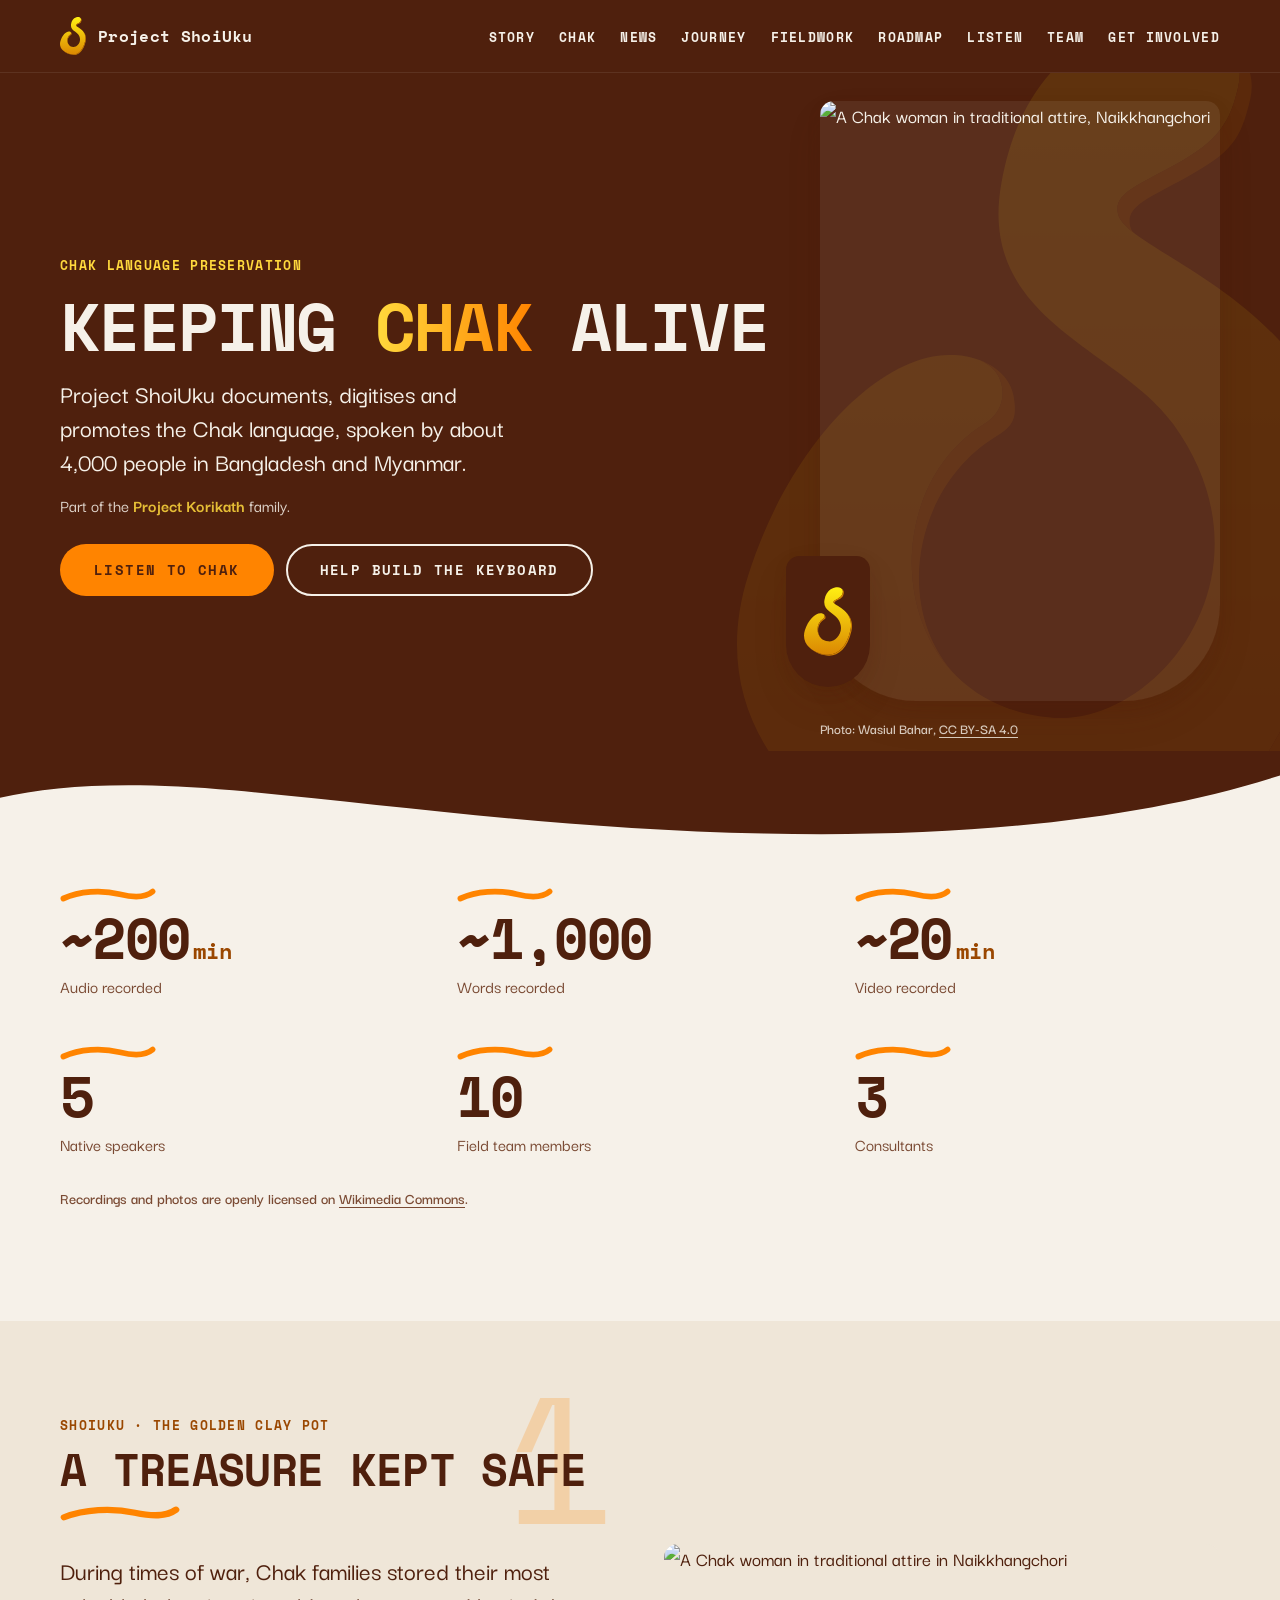
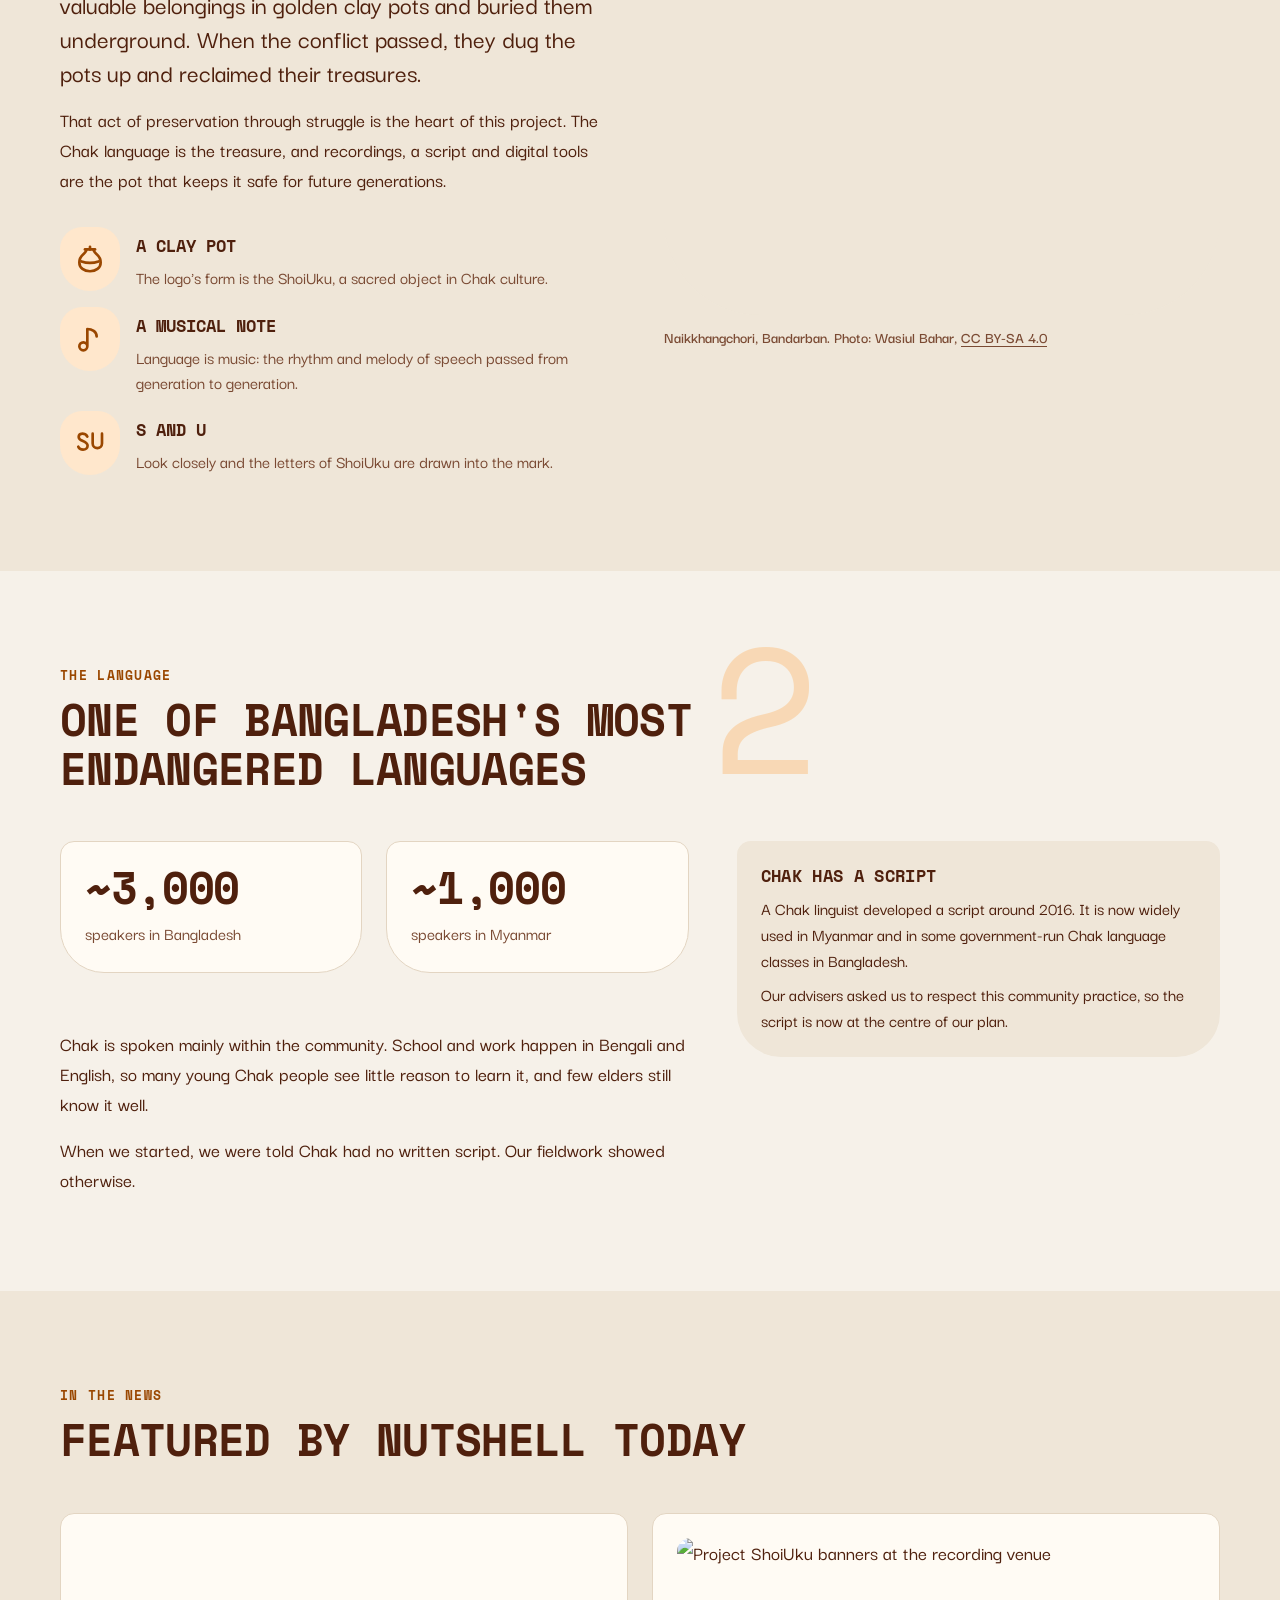
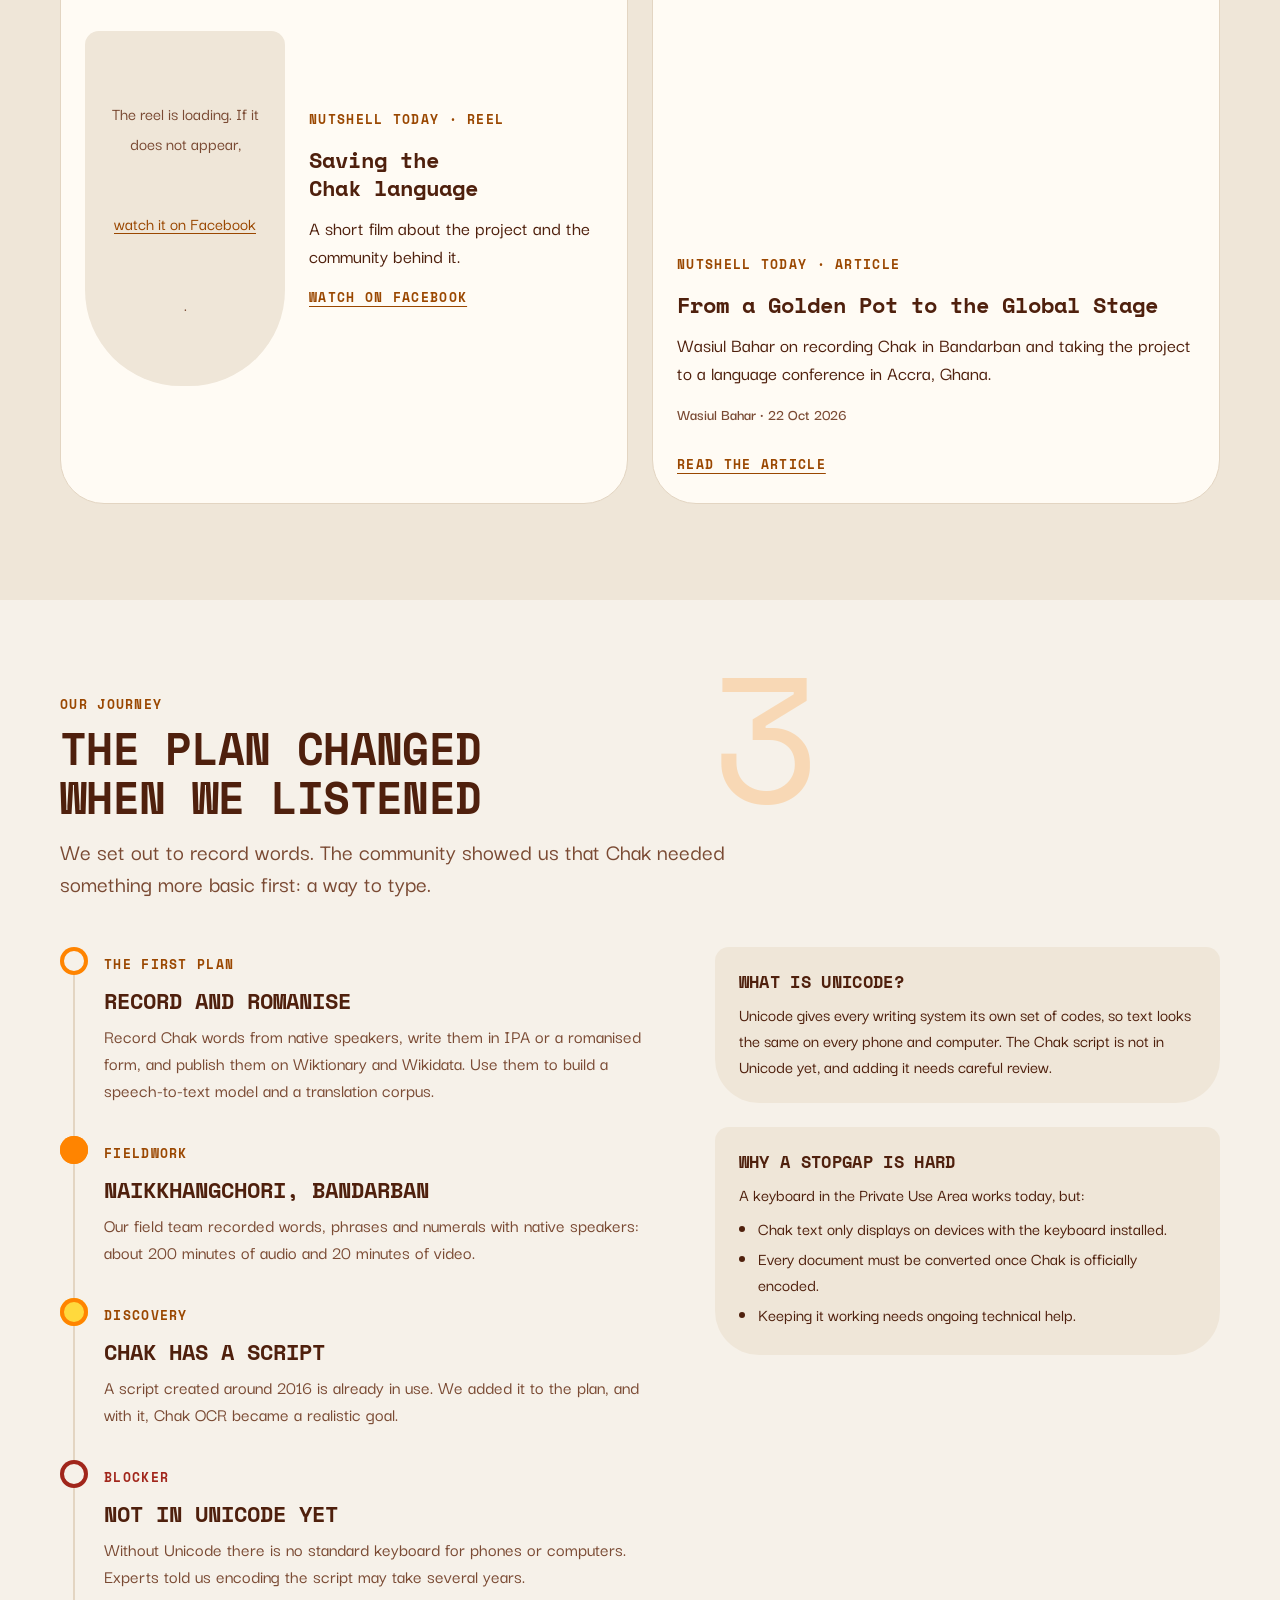
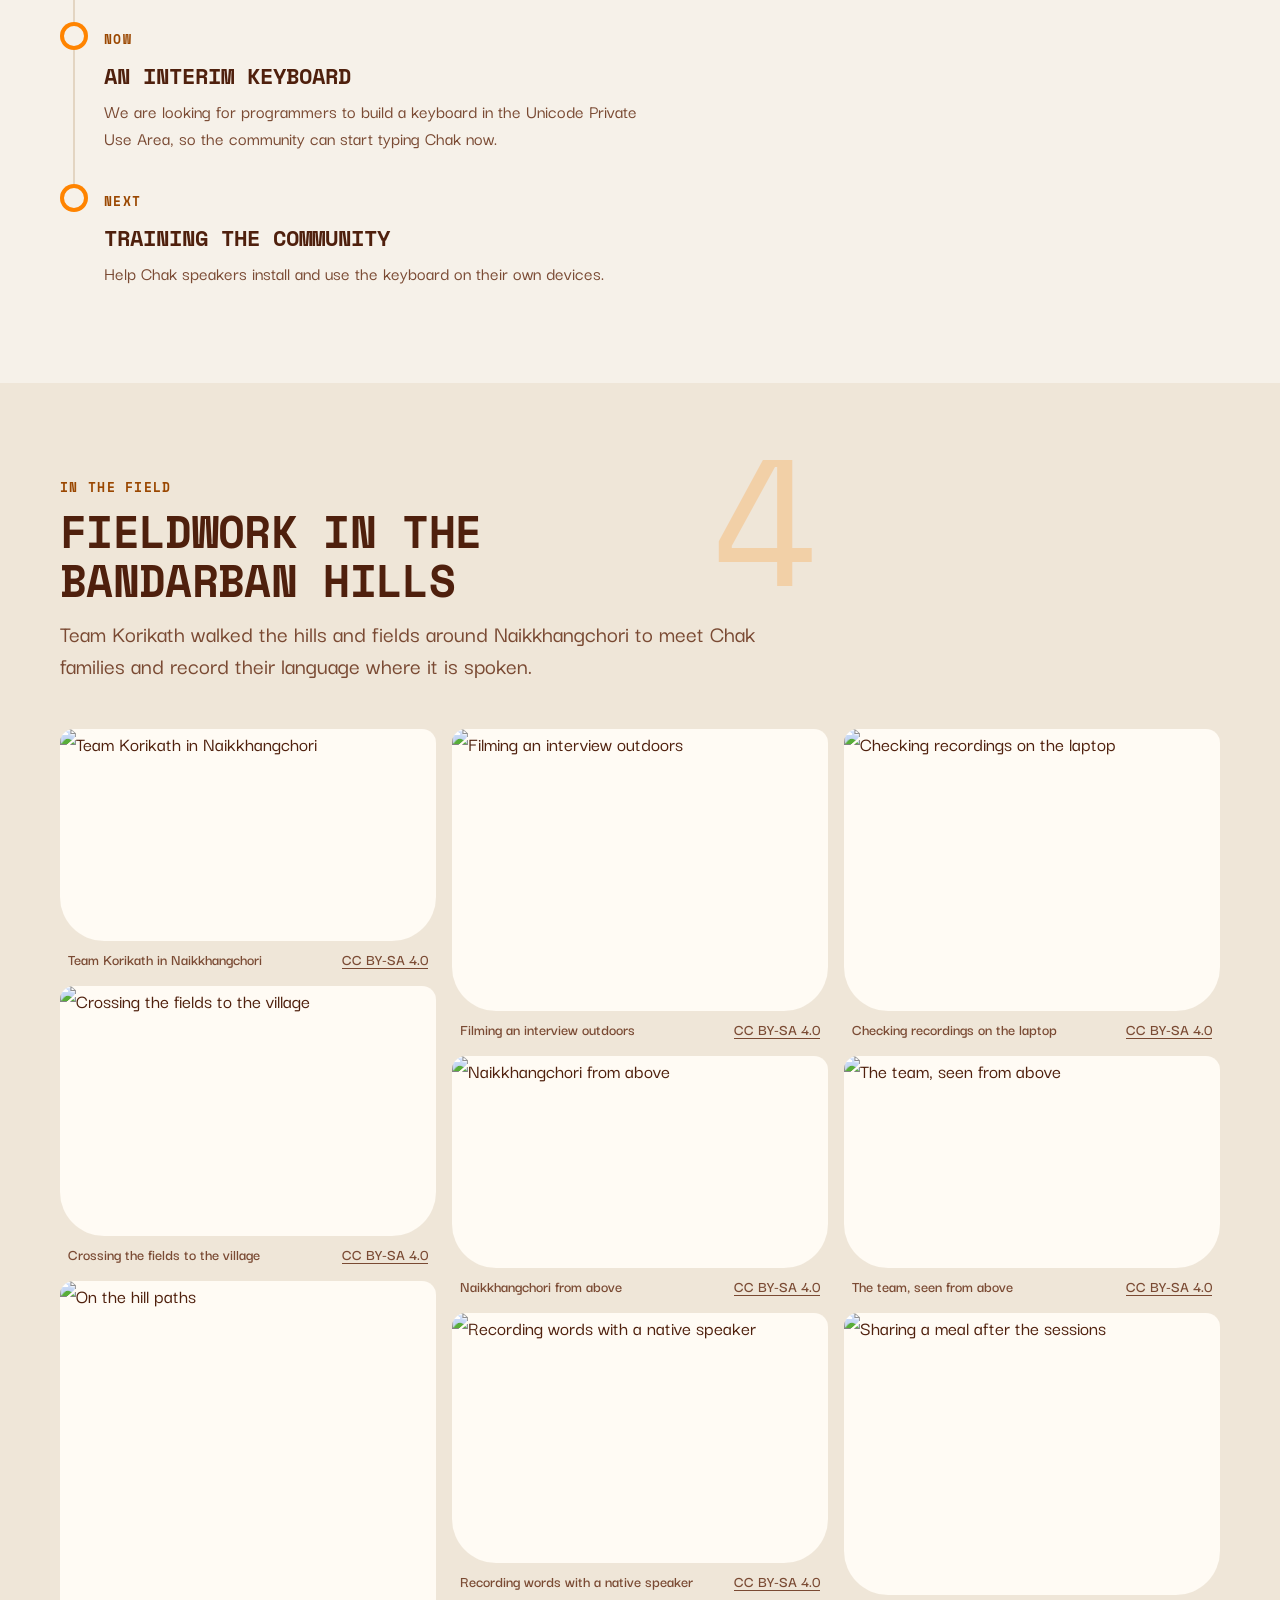
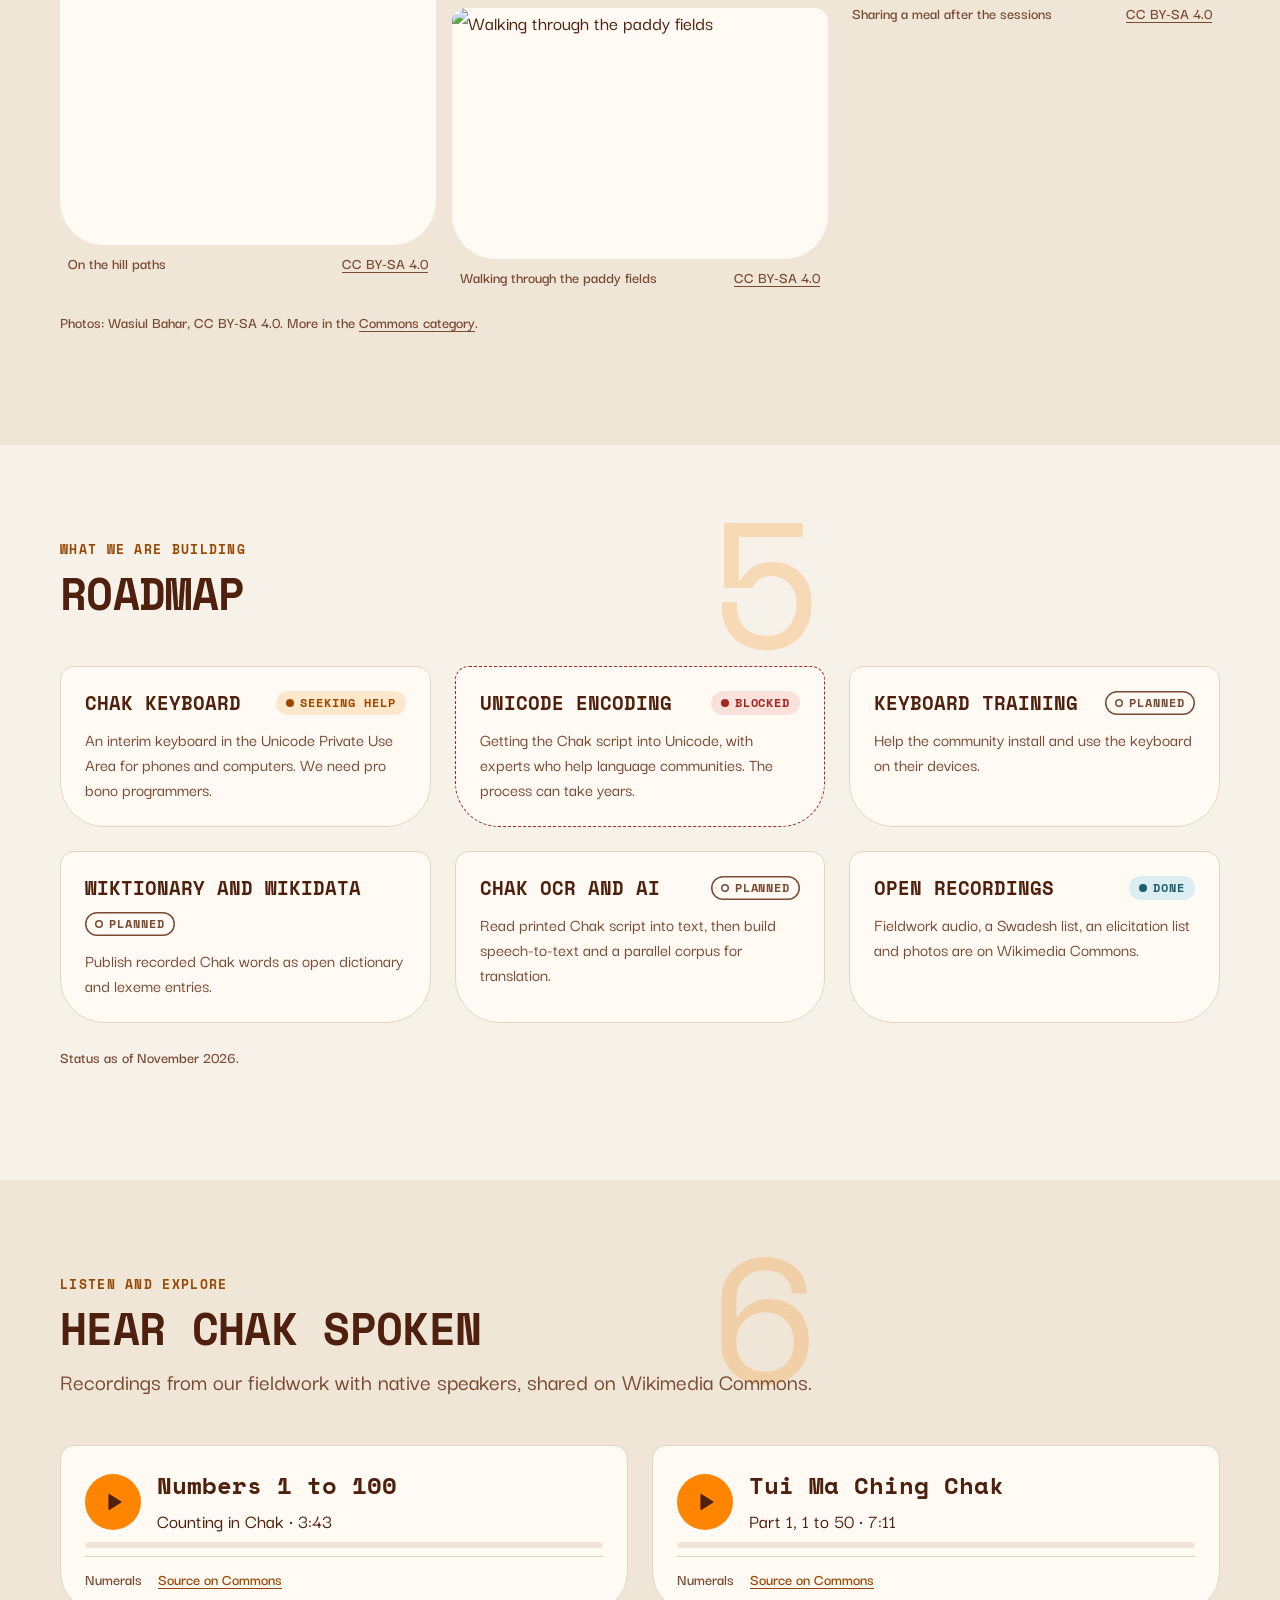
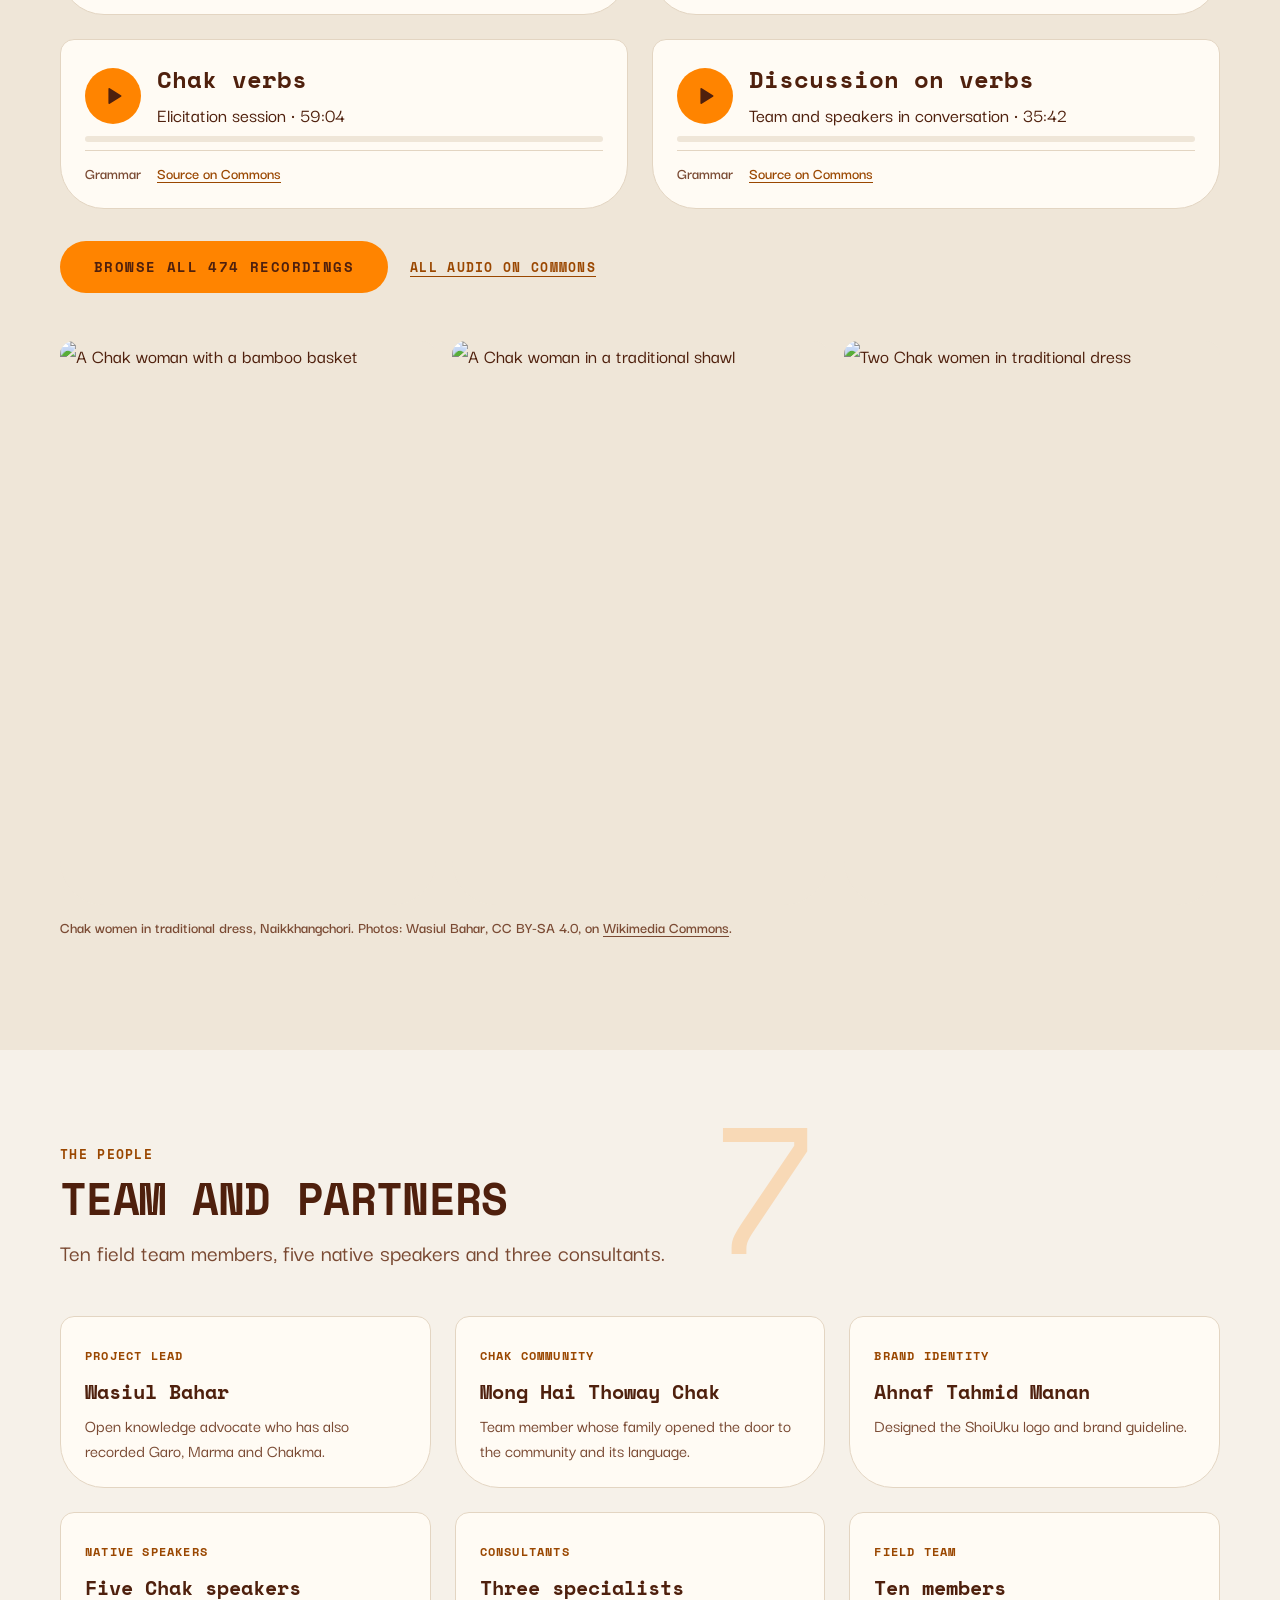
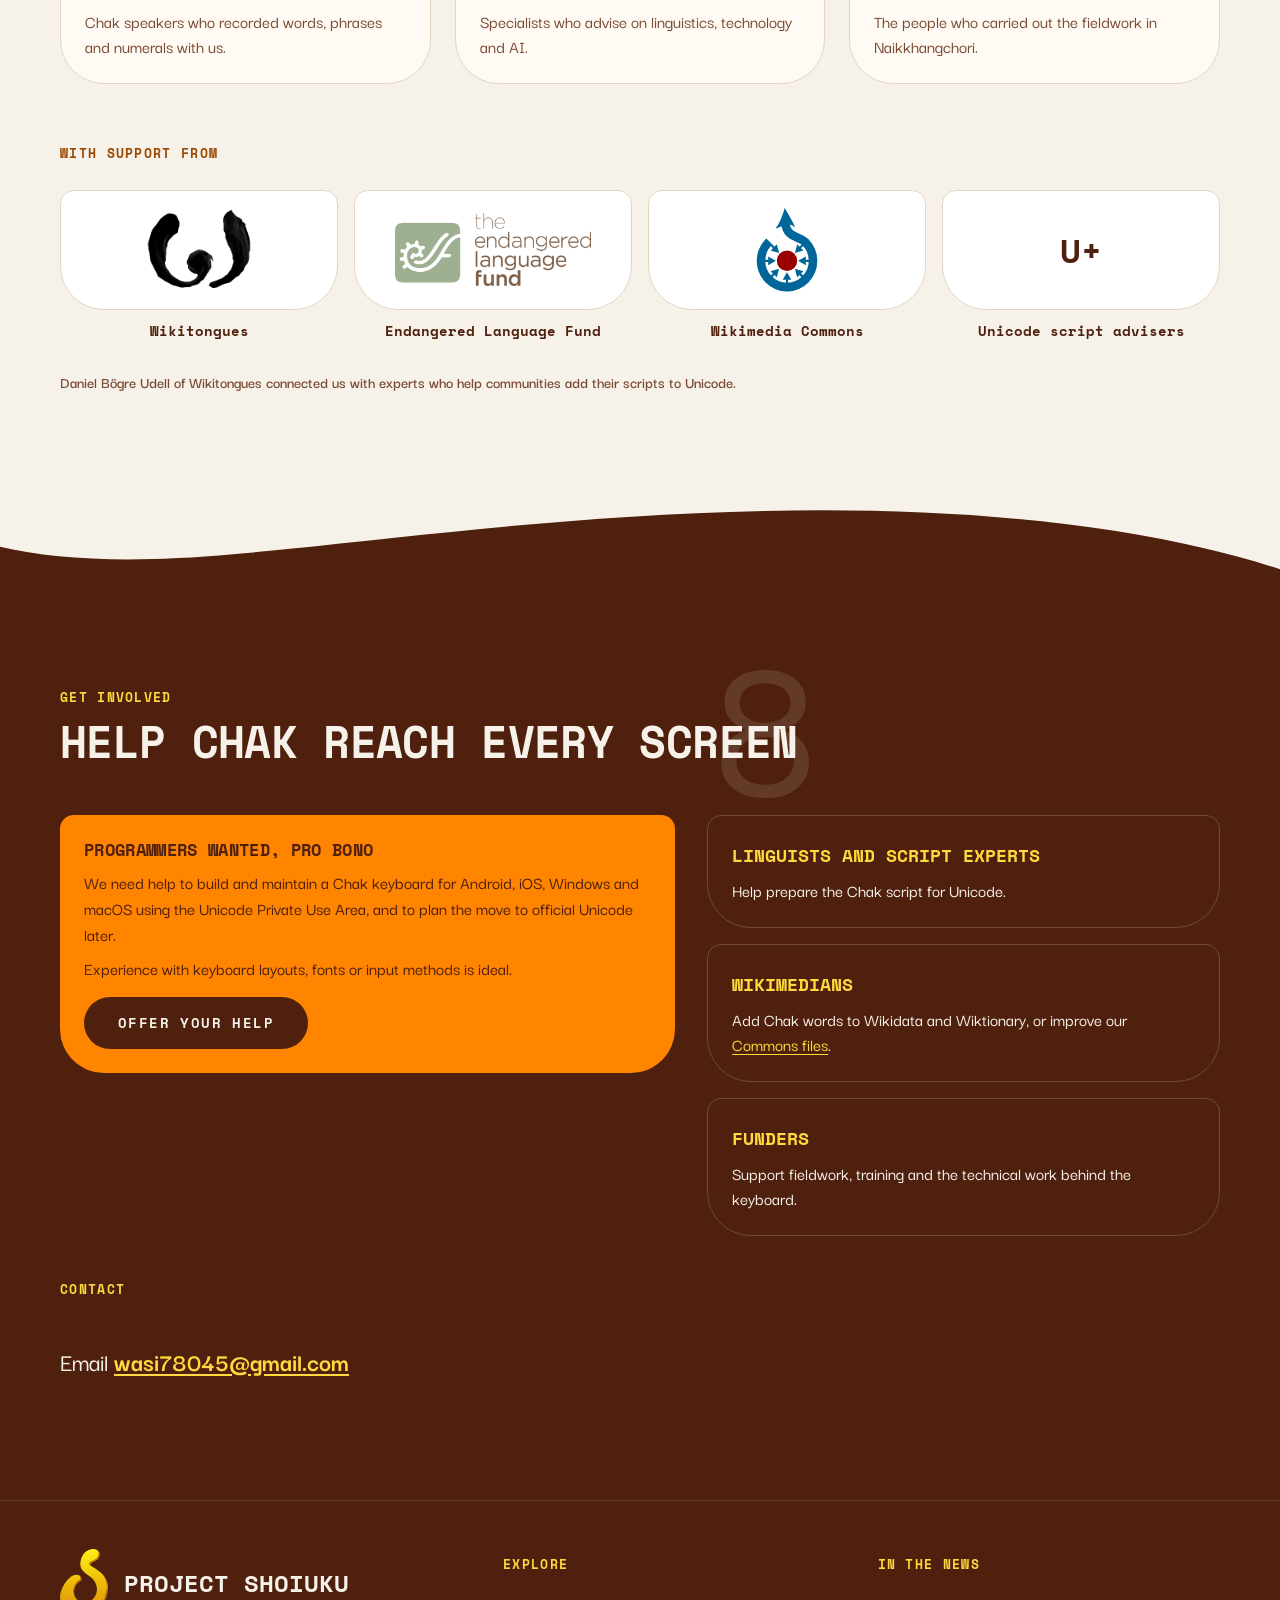
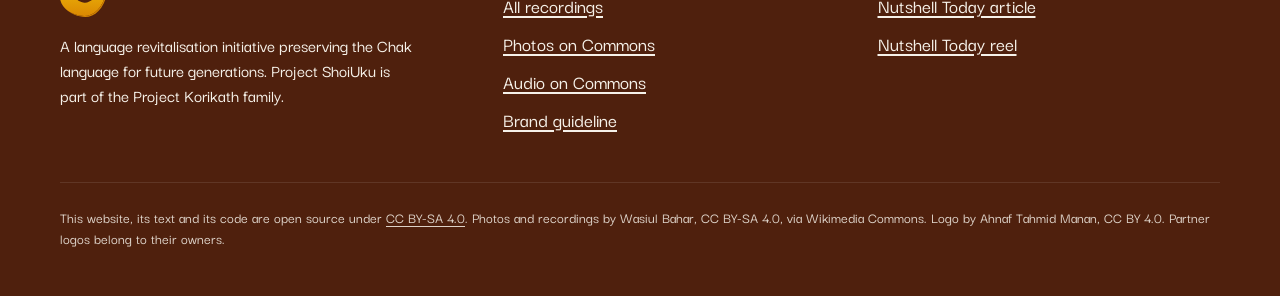
==== index.html @ e7187ab9 "Serve the website from the repository root for GitHub Pages Pages is set to deploy from the main bra" ====
<!doctype html>
<html lang="en">
<head>
<meta charset="utf-8">
<meta name="viewport" content="width=device-width, initial-scale=1, viewport-fit=cover">
<title>Project ShoiUku · Preserving the Chak language</title>
<meta name="description" content="Project ShoiUku documents, digitises and promotes the Chak language, spoken by about 4,000 people in Bangladesh and Myanmar.">
<meta name="theme-color" content="#4f200d">
<meta property="og:title" content="Project ShoiUku">
<meta property="og:description" content="Keeping the Chak language alive: recordings, a script, a keyboard and open data.">
<meta property="og:type" content="website">
<link rel="license" href="https://creativecommons.org/licenses/by-sa/4.0/">
<link rel="icon" href="assets/img/logo.svg" type="image/svg+xml">
<link rel="preconnect" href="https://fonts.googleapis.com">
<link rel="preconnect" href="https://fonts.gstatic.com" crossorigin>
<link rel="stylesheet" href="https://fonts.googleapis.com/css2?family=Darker+Grotesque:wght@500;600;700&family=Space+Mono:wght@400;700&display=swap">
<link rel="stylesheet" href="assets/css/tokens.css?v=10">
<link rel="stylesheet" href="assets/css/shoiuku.css?v=10">
<link rel="stylesheet" href="assets/css/site.css?v=10">
</head>
<body>
<a class="skip" href="#main">Skip to content</a>

<header class="site-header">
  <div class="wrap">
    <a class="brand" href="#top"><img src="assets/img/logo.svg" alt="" width="26" height="37"><span>Project ShoiUku</span></a>
    <nav class="nav" aria-label="Main">
      <ul class="nav-links" id="nav-links" hidden>
        <li><a href="#story">Story</a></li>
        <li><a href="#chak">Chak</a></li>
        <li><a href="#news">News</a></li>
        <li><a href="#journey">Journey</a></li>
        <li><a href="#field">Fieldwork</a></li>
        <li><a href="#roadmap">Roadmap</a></li>
        <li><a href="#listen">Listen</a></li>
        <li><a href="#team">Team</a></li>
        <li><a href="#involved">Get involved</a></li>
      </ul>
      <button class="icon-btn menu-btn" id="menu-btn" type="button" aria-expanded="false" aria-controls="nav-links" aria-label="Open menu">
        <svg viewBox="0 0 24 24" fill="none" stroke="currentColor" stroke-width="2" stroke-linecap="round" aria-hidden="true"><path d="M4 7h16M4 12h16M4 17h16"/></svg>
      </button>
    </nav>
  </div>
</header>

<main id="main">

  <!-- Hero -->
  <section class="hero su-band" id="top" aria-labelledby="hero-title">
    <img class="hero-watermark" src="assets/img/logo.svg" alt="">
    <div class="wrap hero-grid">
      <div>
        <span class="hero-eyebrow">Chak language preservation</span>
        <h1 id="hero-title">Keeping <span class="su-gold-text">Chak</span> alive</h1>
        <p class="lead">Project ShoiUku documents, digitises and promotes the Chak language, spoken by about 4,000 people in Bangladesh and Myanmar.</p>
        <p class="hero-family">Part of the <strong>Project Korikath</strong> family.</p>
        <div class="hero-actions">
          <a class="su-btn su-btn-primary su-btn-lg" href="#listen">Listen to Chak</a>
          <a class="su-btn su-btn-secondary su-btn-lg" href="#involved">Help build the keyboard</a>
        </div>
      </div>
      <figure class="hero-pot">
        <img class="photo" src="https://commons.wikimedia.org/wiki/Special:FilePath/Chak_woman_in_traditional_attire_01.jpg?width=800" alt="A Chak woman in traditional attire, Naikkhangchori" width="400" height="600" fetchpriority="high">
        <img class="hero-mark" src="assets/img/logo.svg" alt="" width="92" height="131">
        <figcaption>Photo: Wasiul Bahar, <a href="https://commons.wikimedia.org/wiki/File:Chak_woman_in_traditional_attire_01.jpg">CC BY-SA 4.0</a></figcaption>
      </figure>
    </div>
  </section>
  <svg class="su-curve su-curve-brown" viewBox="0 0 1440 120" preserveAspectRatio="none" aria-hidden="true" focusable="false"><path d="M0 0H1440V34C1290 92 1090 118 860 112C628 106 430 72 262 54C150 42 64 46 0 64Z"/></svg>

  <!-- Impact -->
  <section class="section" aria-labelledby="impact-title" style="padding-top: var(--space-12)">
    <div class="wrap">
      <h2 class="sr-only" id="impact-title">What we have recorded so far</h2>
      <div class="stats">
        <div class="su-stat"><div class="su-stat-value"><span class="count" data-to="200" data-prefix="~">~200</span><span class="su-stat-unit">min</span></div><div class="su-stat-label">Audio recorded</div></div>
        <div class="su-stat"><div class="su-stat-value"><span class="count" data-to="1000" data-prefix="~">~1,000</span></div><div class="su-stat-label">Words recorded</div></div>
        <div class="su-stat"><div class="su-stat-value"><span class="count" data-to="20" data-prefix="~">~20</span><span class="su-stat-unit">min</span></div><div class="su-stat-label">Video recorded</div></div>
        <div class="su-stat"><div class="su-stat-value"><span class="count" data-to="5" data-prefix="">5</span></div><div class="su-stat-label">Native speakers</div></div>
        <div class="su-stat"><div class="su-stat-value"><span class="count" data-to="10" data-prefix="">10</span></div><div class="su-stat-label">Field team members</div></div>
        <div class="su-stat"><div class="su-stat-value"><span class="count" data-to="3" data-prefix="">3</span></div><div class="su-stat-label">Consultants</div></div>
      </div>
      <p class="caption stats-note">Recordings and photos are openly licensed on <a href="https://commons.wikimedia.org/wiki/Category:Project_Korikath-ShoiUku">Wikimedia Commons</a>.</p>
    </div>
  </section>

  <!-- Story -->
  <section class="section section-sunken" id="story" aria-labelledby="story-title">
    <div class="wrap split split-center">
      <div>
        <header class="su-sh">
          <span class="su-sh-numeral" aria-hidden="true">1</span>
          <span class="su-sh-eyebrow">ShoiUku · the golden clay pot</span>
          <h2 class="su-sh-title" id="story-title">A treasure kept safe</h2>
          <span class="su-hook" aria-hidden="true"></span>
        </header>
        <div class="prose" style="margin-top: var(--space-8)">
          <p class="lead">During times of war, Chak families stored their most valuable belongings in golden clay pots and buried them underground. When the conflict passed, they dug the pots up and reclaimed their treasures.</p>
          <p>That act of preservation through struggle is the heart of this project. The Chak language is the treasure, and recordings, a script and digital tools are the pot that keeps it safe for future generations.</p>
        </div>
        <ul class="meaning">
          <li><span class="meaning-mark"><svg viewBox="0 0 24 24" fill="none" stroke="currentColor" stroke-width="2" stroke-linecap="round" stroke-linejoin="round" aria-hidden="true"><path d="M12 2.8v2"/><path d="M8.2 4.8h7.6"/><path d="M9.2 4.8c.4 1.6-.9 2.5-2.4 3.8C5.2 10 4 11.9 4 14.6 4 18.7 7.6 21.2 12 21.2s8-2.5 8-6.6c0-2.7-1.2-4.6-2.8-6-1.5-1.3-2.8-2.2-2.4-3.8"/><path d="M5.6 13.8c4.2 1.5 8.6 1.5 12.8 0"/></svg></span><div><h3>A clay pot</h3><p>The logo's form is the ShoiUku, a sacred object in Chak culture.</p></div></li>
          <li><span class="meaning-mark"><svg viewBox="0 0 24 24" fill="none" stroke="currentColor" stroke-width="2" stroke-linecap="round" stroke-linejoin="round" aria-hidden="true"><path d="M10 17.5a3 3 0 1 1-3-3c1.7 0 3 1.3 3 3V4.5c3.4 0 7 1.8 7 5.6"/></svg></span><div><h3>A musical note</h3><p>Language is music: the rhythm and melody of speech passed from generation to generation.</p></div></li>
          <li><span class="meaning-mark"><svg viewBox="0 0 24 24" fill="none" stroke="currentColor" stroke-width="2" stroke-linecap="round" stroke-linejoin="round" aria-hidden="true"><path d="M10 7.2C9.3 5.8 8 5 6.4 5 4.6 5 3.5 6.1 3.5 7.5c0 3.5 6.7 2.6 6.7 6.6 0 1.7-1.4 2.9-3.4 2.9-1.6 0-3-.8-3.6-2.2"/><path d="M14 5v7.3a3.5 3.5 0 0 0 7 0V5"/></svg></span><div><h3>S and U</h3><p>Look closely and the letters of ShoiUku are drawn into the mark.</p></div></li>
        </ul>
      </div>
      <figure class="photo-frame">
        <img src="https://commons.wikimedia.org/wiki/Special:FilePath/Chak_woman_in_traditional_attire_28.jpg?width=1000" alt="A Chak woman in traditional attire in Naikkhangchori" loading="lazy" width="900" height="600">
        <figcaption class="caption">Naikkhangchori, Bandarban. Photo: Wasiul Bahar, <a href="https://commons.wikimedia.org/wiki/File:Chak_woman_in_traditional_attire_28.jpg">CC BY-SA 4.0</a></figcaption>
      </figure>
    </div>
  </section>

  <!-- About Chak -->
  <section class="section" id="chak" aria-labelledby="chak-title">
    <div class="wrap">
      <header class="su-sh">
        <span class="su-sh-numeral" aria-hidden="true">2</span>
        <span class="su-sh-eyebrow">The language</span>
        <h2 class="su-sh-title" id="chak-title">One of Bangladesh's most endangered languages</h2>
      </header>
      <div class="split-wide split">
        <div class="stack-lg">
          <div class="facts">
            <div class="fact"><div class="fact-num"><span class="count" data-to="3000" data-prefix="~">~3,000</span></div><div class="fact-label">speakers in Bangladesh</div></div>
            <div class="fact"><div class="fact-num"><span class="count" data-to="1000" data-prefix="~">~1,000</span></div><div class="fact-label">speakers in Myanmar</div></div>
          </div>
          <div class="prose">
            <p>Chak is spoken mainly within the community. School and work happen in Bengali and English, so many young Chak people see little reason to learn it, and few elders still know it well.</p>
            <p>When we started, we were told Chak had no written script. Our fieldwork showed otherwise.</p>
          </div>
        </div>
        <aside class="su-note su-note-info">
          <h3 class="su-note-title">Chak has a script</h3>
          <div class="su-note-body">
            <p>A Chak linguist developed a script around 2016. It is now widely used in Myanmar and in some government-run Chak language classes in Bangladesh.</p>
            <p>Our advisers asked us to respect this community practice, so the script is now at the centre of our plan.</p>
          </div>
        </aside>
      </div>
    </div>
  </section>

  <!-- News -->
  <section class="section section-sunken" id="news" aria-labelledby="news-title">
    <div class="wrap">
      <header class="su-sh">
        <span class="su-sh-eyebrow">In the news</span>
        <h2 class="su-sh-title" id="news-title">Featured by Nutshell Today</h2>
      </header>
      <div class="news">
        <article class="su-press su-press-reel">
          <div class="su-press-media reel-frame">
            <p class="reel-fallback">The reel is loading. If it does not appear, <a href="https://www.facebook.com/reel/30131448059789075">watch it on Facebook</a>.</p>
            <iframe src="https://www.facebook.com/plugins/video.php?href=https%3A%2F%2Fwww.facebook.com%2Freel%2F30131448059789075&amp;show_text=false&amp;width=360" title="Nutshell Today reel about Project ShoiUku" loading="lazy" allowfullscreen allow="autoplay; clipboard-write; encrypted-media; picture-in-picture; web-share"></iframe>
          </div>
          <div class="su-press-body">
            <span class="su-press-outlet">Nutshell Today · Reel</span>
            <h3 class="su-press-title">Saving the Chak language</h3>
            <p class="su-press-quote">A short film about the project and the community behind it.</p>
            <a class="su-press-cta" href="https://www.facebook.com/reel/30131448059789075" target="_blank" rel="noopener">Watch on Facebook</a>
          </div>
        </article>
        <a class="su-press press-article" href="https://www.nutshelltoday.com/article/chak-language-preservation" target="_blank" rel="noopener">
          <img class="press-photo" src="https://commons.wikimedia.org/wiki/Special:FilePath/Team_Korikath_doing_field_work_during_Project_ShoiUku_04.jpg?width=900" alt="Project ShoiUku banners at the recording venue" loading="lazy" width="800" height="450">
          <span class="su-press-outlet">Nutshell Today · Article</span>
          <h3 class="su-press-title">From a Golden Pot to the Global Stage</h3>
          <p class="su-press-quote">Wasiul Bahar on recording Chak in Bandarban and taking the project to a language conference in Accra, Ghana.</p>
          <span class="su-press-meta">Wasiul Bahar · 22 Oct 2026</span>
          <span class="su-press-cta">Read the article</span>
        </a>
      </div>
    </div>
  </section>

  <!-- Journey -->
  <section class="section" id="journey" aria-labelledby="journey-title">
    <div class="wrap">
      <header class="su-sh">
        <span class="su-sh-numeral" aria-hidden="true">3</span>
        <span class="su-sh-eyebrow">Our journey</span>
        <h2 class="su-sh-title" id="journey-title">The plan changed when we listened</h2>
        <p class="su-sh-intro">We set out to record words. The community showed us that Chak needed something more basic first: a way to type.</p>
      </header>
      <div class="journey">
        <ol class="su-tl">
          <li class="su-tl-item su-tl-step"><span class="su-tl-dot" aria-hidden="true"></span><div class="su-tl-body"><span class="su-tl-when">The first plan</span><h3 class="su-tl-title">Record and romanise</h3><p class="su-tl-text">Record Chak words from native speakers, write them in IPA or a romanised form, and publish them on Wiktionary and Wikidata. Use them to build a speech-to-text model and a translation corpus.</p></div></li>
          <li class="su-tl-item su-tl-milestone"><span class="su-tl-dot" aria-hidden="true"></span><div class="su-tl-body"><span class="su-tl-when">Fieldwork</span><h3 class="su-tl-title">Naikkhangchori, Bandarban</h3><p class="su-tl-text">Our field team recorded words, phrases and numerals with native speakers: about 200 minutes of audio and 20 minutes of video.</p></div></li>
          <li class="su-tl-item su-tl-discovery"><span class="su-tl-dot" aria-hidden="true"></span><div class="su-tl-body"><span class="su-tl-when">Discovery</span><h3 class="su-tl-title">Chak has a script</h3><p class="su-tl-text">A script created around 2016 is already in use. We added it to the plan, and with it, Chak OCR became a realistic goal.</p></div></li>
          <li class="su-tl-item su-tl-blocker"><span class="su-tl-dot" aria-hidden="true"></span><div class="su-tl-body"><span class="su-tl-when">Blocker</span><h3 class="su-tl-title">Not in Unicode yet</h3><p class="su-tl-text">Without Unicode there is no standard keyboard for phones or computers. Experts told us encoding the script may take several years.</p></div></li>
          <li class="su-tl-item su-tl-step"><span class="su-tl-dot" aria-hidden="true"></span><div class="su-tl-body"><span class="su-tl-when">Now</span><h3 class="su-tl-title">An interim keyboard</h3><p class="su-tl-text">We are looking for programmers to build a keyboard in the Unicode Private Use Area, so the community can start typing Chak now.</p></div></li>
          <li class="su-tl-item su-tl-step"><span class="su-tl-dot" aria-hidden="true"></span><div class="su-tl-body"><span class="su-tl-when">Next</span><h3 class="su-tl-title">Training the community</h3><p class="su-tl-text">Help Chak speakers install and use the keyboard on their own devices.</p></div></li>
        </ol>
        <div class="journey-aside">
          <aside class="su-note su-note-info">
            <h3 class="su-note-title">What is Unicode?</h3>
            <div class="su-note-body">
              <p>Unicode gives every writing system its own set of codes, so text looks the same on every phone and computer. The Chak script is not in Unicode yet, and adding it needs careful review.</p>
            </div>
          </aside>
          <aside class="su-note su-note-info">
            <h3 class="su-note-title">Why a stopgap is hard</h3>
            <div class="su-note-body">
              <p>A keyboard in the Private Use Area works today, but:</p>
              <ul class="pua-list">
                <li>Chak text only displays on devices with the keyboard installed.</li>
                <li>Every document must be converted once Chak is officially encoded.</li>
                <li>Keeping it working needs ongoing technical help.</li>
              </ul>
            </div>
          </aside>
        </div>
      </div>
    </div>
  </section>

  <!-- Fieldwork -->
  <section class="section section-sunken" id="field" aria-labelledby="field-title">
    <div class="wrap">
      <header class="su-sh">
        <span class="su-sh-numeral" aria-hidden="true">4</span>
        <span class="su-sh-eyebrow">In the field</span>
        <h2 class="su-sh-title" id="field-title">Fieldwork in the Bandarban hills</h2>
        <p class="su-sh-intro">Team Korikath walked the hills and fields around Naikkhangchori to meet Chak families and record their language where it is spoken.</p>
      </header>
      <div class="field-grid">
        <figure class="field-photo field-wide"><img src="https://commons.wikimedia.org/wiki/Special:FilePath/Team_Korikath_doing_field_work_during_Project_ShoiUku_11.jpg?width=1000" alt="Team Korikath in Naikkhangchori" loading="lazy" width="1600" height="900"><figcaption><span>Team Korikath in Naikkhangchori</span><a href="https://commons.wikimedia.org/wiki/File:Team_Korikath_doing_field_work_during_Project_ShoiUku_11.jpg">CC BY-SA 4.0</a></figcaption></figure>
        <figure class="field-photo"><img src="https://commons.wikimedia.org/wiki/Special:FilePath/Project_ShoiUku_field_work_at_Naikkhangchori,_Bandarban_18.jpg?width=1000" alt="Crossing the fields to the village" loading="lazy" width="1200" height="800"><figcaption><span>Crossing the fields to the village</span><a href="https://commons.wikimedia.org/wiki/File:Project_ShoiUku_field_work_at_Naikkhangchori,_Bandarban_18.jpg">CC BY-SA 4.0</a></figcaption></figure>
        <figure class="field-photo field-tall"><img src="https://commons.wikimedia.org/wiki/Special:FilePath/Project_ShoiUku_field_work_at_Naikkhangchori,_Bandarban_132.jpg?width=1000" alt="On the hill paths" loading="lazy" width="800" height="1200"><figcaption><span>On the hill paths</span><a href="https://commons.wikimedia.org/wiki/File:Project_ShoiUku_field_work_at_Naikkhangchori,_Bandarban_132.jpg">CC BY-SA 4.0</a></figcaption></figure>
        <figure class="field-photo"><img src="https://commons.wikimedia.org/wiki/Special:FilePath/ShoiUku_field_work_at_Naikkhangchori,_Bandarban_03.jpg?width=1000" alt="Filming an interview outdoors" loading="lazy" width="1200" height="900"><figcaption><span>Filming an interview outdoors</span><a href="https://commons.wikimedia.org/wiki/File:ShoiUku_field_work_at_Naikkhangchori,_Bandarban_03.jpg">CC BY-SA 4.0</a></figcaption></figure>
        <figure class="field-photo"><img src="https://commons.wikimedia.org/wiki/Special:FilePath/Team_Korikath_doing_field_work_during_Project_ShoiUku_06.jpg?width=1000" alt="Naikkhangchori from above" loading="lazy" width="1600" height="900"><figcaption><span>Naikkhangchori from above</span><a href="https://commons.wikimedia.org/wiki/File:Team_Korikath_doing_field_work_during_Project_ShoiUku_06.jpg">CC BY-SA 4.0</a></figcaption></figure>
        <figure class="field-photo"><img src="https://commons.wikimedia.org/wiki/Special:FilePath/Project_ShoiUku_field_work_at_Naikkhangchori,_Bandarban_104.jpg?width=1000" alt="Recording words with a native speaker" loading="lazy" width="1200" height="800"><figcaption><span>Recording words with a native speaker</span><a href="https://commons.wikimedia.org/wiki/File:Project_ShoiUku_field_work_at_Naikkhangchori,_Bandarban_104.jpg">CC BY-SA 4.0</a></figcaption></figure>
        <figure class="field-photo"><img src="https://commons.wikimedia.org/wiki/Special:FilePath/Project_ShoiUku_field_work_at_Naikkhangchori,_Bandarban_17.jpg?width=1000" alt="Walking through the paddy fields" loading="lazy" width="1200" height="800"><figcaption><span>Walking through the paddy fields</span><a href="https://commons.wikimedia.org/wiki/File:Project_ShoiUku_field_work_at_Naikkhangchori,_Bandarban_17.jpg">CC BY-SA 4.0</a></figcaption></figure>
        <figure class="field-photo"><img src="https://commons.wikimedia.org/wiki/Special:FilePath/ShoiUku_field_work_at_Naikkhangchori,_Bandarban_06.jpg?width=1000" alt="Checking recordings on the laptop" loading="lazy" width="1200" height="900"><figcaption><span>Checking recordings on the laptop</span><a href="https://commons.wikimedia.org/wiki/File:ShoiUku_field_work_at_Naikkhangchori,_Bandarban_06.jpg">CC BY-SA 4.0</a></figcaption></figure>
        <figure class="field-photo field-wide"><img src="https://commons.wikimedia.org/wiki/Special:FilePath/Team_Korikath_doing_field_work_during_Project_ShoiUku_01.jpg?width=1000" alt="The team, seen from above" loading="lazy" width="1600" height="900"><figcaption><span>The team, seen from above</span><a href="https://commons.wikimedia.org/wiki/File:Team_Korikath_doing_field_work_during_Project_ShoiUku_01.jpg">CC BY-SA 4.0</a></figcaption></figure>
        <figure class="field-photo"><img src="https://commons.wikimedia.org/wiki/Special:FilePath/ShoiUku_field_work_at_Naikkhangchori,_Bandarban_10.jpg?width=1000" alt="Sharing a meal after the sessions" loading="lazy" width="1200" height="900"><figcaption><span>Sharing a meal after the sessions</span><a href="https://commons.wikimedia.org/wiki/File:ShoiUku_field_work_at_Naikkhangchori,_Bandarban_10.jpg">CC BY-SA 4.0</a></figcaption></figure>
      </div>
      <p class="caption" style="margin-top: var(--space-6)">Photos: Wasiul Bahar, CC BY-SA 4.0. More in the <a href="https://commons.wikimedia.org/wiki/Category:Project_Korikath-ShoiUku">Commons category</a>.</p>
    </div>
  </section>

  <!-- Roadmap -->
  <section class="section" id="roadmap" aria-labelledby="roadmap-title">
    <div class="wrap">
      <header class="su-sh">
        <span class="su-sh-numeral" aria-hidden="true">5</span>
        <span class="su-sh-eyebrow">What we are building</span>
        <h2 class="su-sh-title" id="roadmap-title">Roadmap</h2>
      </header>
      <div class="roadmap">
        <article class="su-rm"><div class="su-rm-top"><h3 class="su-rm-title">Chak keyboard</h3><span class="su-badge su-badge-progress">Seeking help</span></div><p class="su-rm-text">An interim keyboard in the Unicode Private Use Area for phones and computers. We need pro bono programmers.</p></article>
        <article class="su-rm su-rm-blocked"><div class="su-rm-top"><h3 class="su-rm-title">Unicode encoding</h3><span class="su-badge su-badge-blocked">Blocked</span></div><p class="su-rm-text">Getting the Chak script into Unicode, with experts who help language communities. The process can take years.</p></article>
        <article class="su-rm"><div class="su-rm-top"><h3 class="su-rm-title">Keyboard training</h3><span class="su-badge su-badge-planned">Planned</span></div><p class="su-rm-text">Help the community install and use the keyboard on their devices.</p></article>
        <article class="su-rm"><div class="su-rm-top"><h3 class="su-rm-title">Wiktionary and Wikidata</h3><span class="su-badge su-badge-planned">Planned</span></div><p class="su-rm-text">Publish recorded Chak words as open dictionary and lexeme entries.</p></article>
        <article class="su-rm"><div class="su-rm-top"><h3 class="su-rm-title">Chak OCR and AI</h3><span class="su-badge su-badge-planned">Planned</span></div><p class="su-rm-text">Read printed Chak script into text, then build speech-to-text and a parallel corpus for translation.</p></article>
        <article class="su-rm"><div class="su-rm-top"><h3 class="su-rm-title">Open recordings</h3><span class="su-badge su-badge-done">Done</span></div><p class="su-rm-text">Fieldwork audio, a Swadesh list, an elicitation list and photos are on Wikimedia Commons.</p></article>
      </div>
      <p class="caption asof">Status as of November 2026.</p>
    </div>
  </section>

  <!-- Listen -->
  <section class="section section-sunken" id="listen" aria-labelledby="listen-title">
    <div class="wrap">
      <header class="su-sh">
        <span class="su-sh-numeral" aria-hidden="true">6</span>
        <span class="su-sh-eyebrow">Listen and explore</span>
        <h2 class="su-sh-title" id="listen-title">Hear Chak spoken</h2>
        <p class="su-sh-intro">Recordings from our fieldwork with native speakers, shared on Wikimedia Commons.</p>
      </header>
      <div class="recordings">
        <article class="su-word" data-audio>
          <button class="su-word-play" type="button" aria-label="Play Numbers in Chak, 1 to 100" aria-pressed="false"></button>
          <div class="su-word-head"><span class="su-word-roman">Numbers 1 to 100</span></div>
          <div class="su-word-gloss">Counting in Chak · 3:43</div>
          <div class="su-word-progress" aria-hidden="true"><span></span></div>
          <div class="su-word-meta"><span>Numerals</span><a href="https://commons.wikimedia.org/wiki/File:Numericals_in_Chak_(1_to_100).mp3">Source on Commons</a></div>
          <audio preload="none" src="https://commons.wikimedia.org/wiki/Special:FilePath/Numericals_in_Chak_(1_to_100).mp3"></audio>
        </article>
        <article class="su-word" data-audio>
          <button class="su-word-play" type="button" aria-label="Play Tui Ma Ching Chak, 1 to 50" aria-pressed="false"></button>
          <div class="su-word-head"><span class="su-word-roman" lang="ckh-Latn">Tui Ma Ching Chak</span></div>
          <div class="su-word-gloss">Part 1, 1 to 50 · 7:11</div>
          <div class="su-word-progress" aria-hidden="true"><span></span></div>
          <div class="su-word-meta"><span>Numerals</span><a href="https://commons.wikimedia.org/wiki/File:Tui_Ma_Ching_Chak_(1_50).mp3">Source on Commons</a></div>
          <audio preload="none" src="https://commons.wikimedia.org/wiki/Special:FilePath/Tui_Ma_Ching_Chak_(1_50).mp3"></audio>
        </article>
        <article class="su-word" data-audio>
          <button class="su-word-play" type="button" aria-label="Play Chak verbs" aria-pressed="false"></button>
          <div class="su-word-head"><span class="su-word-roman">Chak verbs</span></div>
          <div class="su-word-gloss">Elicitation session · 59:04</div>
          <div class="su-word-progress" aria-hidden="true"><span></span></div>
          <div class="su-word-meta"><span>Grammar</span><a href="https://commons.wikimedia.org/wiki/File:Chak_Verb.mp3">Source on Commons</a></div>
          <audio preload="none" src="https://commons.wikimedia.org/wiki/Special:FilePath/Chak_Verb.mp3"></audio>
        </article>
        <article class="su-word" data-audio>
          <button class="su-word-play" type="button" aria-label="Play Discussion on verbs" aria-pressed="false"></button>
          <div class="su-word-head"><span class="su-word-roman">Discussion on verbs</span></div>
          <div class="su-word-gloss">Team and speakers in conversation · 35:42</div>
          <div class="su-word-progress" aria-hidden="true"><span></span></div>
          <div class="su-word-meta"><span>Grammar</span><a href="https://commons.wikimedia.org/wiki/File:Discussion_on_verb.mp3">Source on Commons</a></div>
          <audio preload="none" src="https://commons.wikimedia.org/wiki/Special:FilePath/Discussion_on_verb.mp3"></audio>
        </article>
      </div>
      <div class="archive-links">
        <a class="su-btn su-btn-primary su-btn-lg" href="recordings.html">Browse all 474 recordings</a>
        <a class="su-btn su-btn-quiet" href="https://commons.wikimedia.org/wiki/Category:Project_Korikath-ShoiUku-Audio">All audio on Commons</a>
      </div>
      <div class="gallery">
        <figure><img src="https://commons.wikimedia.org/wiki/Special:FilePath/Chak_woman_in_traditional_attire_09.jpg?width=800" alt="A Chak woman with a bamboo basket" loading="lazy" width="400" height="600"></figure>
        <figure><img src="https://commons.wikimedia.org/wiki/Special:FilePath/Chak_woman_in_traditional_attire_16.jpg?width=800" alt="A Chak woman in a traditional shawl" loading="lazy" width="400" height="600"></figure>
        <figure><img src="https://commons.wikimedia.org/wiki/Special:FilePath/Chak_woman_in_traditional_attire_18.jpg?width=800" alt="Two Chak women in traditional dress" loading="lazy" width="400" height="600"></figure>
      </div>
      <p class="caption" style="margin-top: var(--space-3)">Chak women in traditional dress, Naikkhangchori. Photos: Wasiul Bahar, CC BY-SA 4.0, on <a href="https://commons.wikimedia.org/wiki/Category:Project_Korikath-ShoiUku">Wikimedia Commons</a>.</p>
    </div>
  </section>

  <!-- Team -->
  <section class="section" id="team" aria-labelledby="team-title">
    <div class="wrap">
      <header class="su-sh">
        <span class="su-sh-numeral" aria-hidden="true">7</span>
        <span class="su-sh-eyebrow">The people</span>
        <h2 class="su-sh-title" id="team-title">Team and partners</h2>
        <p class="su-sh-intro">Ten field team members, five native speakers and three consultants.</p>
      </header>
      <div class="people">
        <article class="person"><span class="person-role">Project lead</span><h3>Wasiul Bahar</h3><p>Open knowledge advocate who has also recorded Garo, Marma and Chakma.</p></article>
        <article class="person"><span class="person-role">Chak community</span><h3>Mong Hai Thoway Chak</h3><p>Team member whose family opened the door to the community and its language.</p></article>
        <article class="person"><span class="person-role">Brand identity</span><h3>Ahnaf Tahmid Manan</h3><p>Designed the ShoiUku logo and brand guideline.</p></article>
        <article class="person"><span class="person-role">Native speakers</span><h3>Five Chak speakers</h3><p>Chak speakers who recorded words, phrases and numerals with us.</p></article>
        <article class="person"><span class="person-role">Consultants</span><h3>Three specialists</h3><p>Specialists who advise on linguistics, technology and AI.</p></article>
        <article class="person"><span class="person-role">Field team</span><h3>Ten members</h3><p>The people who carried out the fieldwork in Naikkhangchori.</p></article>
      </div>
      <div class="partners">
        <h3 class="su-sh-eyebrow">With support from</h3>
        <ul class="partner-list">
          <li class="partner"><a href="https://wikitongues.org/" target="_blank" rel="noopener"><span class="partner-logo"><img src="assets/img/partners/wikitongues.png" alt="" width="129" height="103"></span><span class="partner-name">Wikitongues</span></a></li>
          <li class="partner"><a href="https://www.endangeredlanguagefund.org/" target="_blank" rel="noopener"><span class="partner-logo"><img src="assets/img/partners/elf.webp" alt="" width="190" height="71"></span><span class="partner-name">Endangered Language Fund</span></a></li>
          <li class="partner"><a href="https://commons.wikimedia.org/wiki/Category:Project_Korikath-ShoiUku" target="_blank" rel="noopener"><span class="partner-logo"><img src="assets/img/partners/wikimedia-commons.svg" alt="" width="70" height="94"></span><span class="partner-name">Wikimedia Commons</span></a></li>
          <li class="partner"><span class="partner-logo partner-logo-text" aria-hidden="true">U+</span><span class="partner-name">Unicode script advisers</span></li>
        </ul>
        <p class="caption">Daniel Bögre Udell of Wikitongues connected us with experts who help communities add their scripts to Unicode.</p>
      </div>
    </div>
  </section>

  <!-- Get involved -->
  <svg class="su-curve su-curve-brown su-curve-flip" style="background: var(--surface); margin-top: 0; margin-bottom: -1px" viewBox="0 0 1440 120" preserveAspectRatio="none" aria-hidden="true" focusable="false"><path d="M0 0H1440V34C1290 92 1090 118 860 112C628 106 430 72 262 54C150 42 64 46 0 64Z"/></svg>
  <section class="section involve su-band" id="involved" aria-labelledby="involved-title">
    <div class="wrap">
      <header class="su-sh">
        <span class="su-sh-numeral" aria-hidden="true">8</span>
        <span class="su-sh-eyebrow">Get involved</span>
        <h2 class="su-sh-title" id="involved-title">Help Chak reach every screen</h2>
      </header>
      <div class="involve-grid">
        <aside class="su-note su-note-ask">
          <h3 class="su-note-title">Programmers wanted, pro bono</h3>
          <div class="su-note-body">
            <p>We need help to build and maintain a Chak keyboard for Android, iOS, Windows and macOS using the Unicode Private Use Area, and to plan the move to official Unicode later.</p>
            <p>Experience with keyboard layouts, fonts or input methods is ideal.</p>
          </div>
          <div class="su-note-action"><a class="su-btn su-btn-primary su-btn-lg" href="mailto:wasi78045@gmail.com?subject=Chak%20keyboard">Offer your help</a></div>
        </aside>
        <div class="ways">
          <div class="way"><h3>Linguists and script experts</h3><p>Help prepare the Chak script for Unicode.</p></div>
          <div class="way"><h3>Wikimedians</h3><p>Add Chak words to Wikidata and Wiktionary, or improve our <a href="https://commons.wikimedia.org/wiki/Category:Project_Korikath-ShoiUku">Commons files</a>.</p></div>
          <div class="way"><h3>Funders</h3><p>Support fieldwork, training and the technical work behind the keyboard.</p></div>
        </div>
      </div>
      <div class="contact" id="contact">
        <h3 class="su-sh-eyebrow">Contact</h3>
        <p class="lead">Email <a class="contact-email" href="mailto:wasi78045@gmail.com">wasi78045@gmail.com</a></p>
      </div>
    </div>
  </section>
</main>

<footer class="site-footer">
  <div class="wrap">
    <div class="footer-top">
      <div class="footer-brand">
        <div class="footer-name"><img src="assets/img/logo.svg" alt="" width="48" height="68"><span>Project ShoiUku</span></div>
        <p>A language revitalisation initiative preserving the Chak language for future generations. Project ShoiUku is part of the Project Korikath family.</p>
      </div>
      <div>
        <h2>Explore</h2>
        <ul>
          <li><a href="recordings.html">All recordings</a></li>
          <li><a href="https://commons.wikimedia.org/wiki/Category:Project_Korikath-ShoiUku">Photos on Commons</a></li>
          <li><a href="https://commons.wikimedia.org/wiki/Category:Project_Korikath-ShoiUku-Audio">Audio on Commons</a></li>
          <li><a href="https://commons.wikimedia.org/wiki/File:Project_Korikath-ShoiUku_Brand_Guideline.pdf">Brand guideline</a></li>
        </ul>
      </div>
      <div>
        <h2>In the news</h2>
        <ul>
          <li><a href="https://www.nutshelltoday.com/article/chak-language-preservation">Nutshell Today article</a></li>
          <li><a href="https://www.facebook.com/reel/30131448059789075">Nutshell Today reel</a></li>
        </ul>
      </div>
    </div>
    <p class="footer-legal">This website, its text and its code are open source under <a href="https://creativecommons.org/licenses/by-sa/4.0/" rel="license">CC BY-SA 4.0</a>. Photos and recordings by Wasiul Bahar, CC BY-SA 4.0, via Wikimedia Commons. Logo by Ahnaf Tahmid Manan, CC BY 4.0. Partner logos belong to their owners.</p>
  </div>
</footer>

<script src="assets/js/site.js?v=10" defer></script>
</body>
</html>
---- assets/css/tokens.css ----
/* ShoiUku — generated from the design system's tokens.json by tools/build-tokens.py. Do not edit by hand. */
:root {
  --surface: #f6f1e9;
  --surface-raised: #fffbf4;
  --surface-sunken: #efe6d8;
  --line: #e3d5c2;
  --ink: #4f200d;
  --ink-muted: #7a4a33;
  --orange: #ff8400;
  --orange-text: #9a4700;
  --orange-soft: #ffe7cc;
  --on-orange: #4f200d;
  --yellow: #ffd93d;
  --brown: #4f200d;
  --cream: #f6f1e9;
  --gold-light: #ffef13;
  --gold-deep: #db8802;
  --gold-shadow: #d18100;
  --teal: #1f5f73;
  --teal-soft: #dceef2;
  --rust: #a1261b;
  --rust-soft: #fbe1dc;
  --link: var(--orange-text);
  --shadow-sm: 0 1px 2px #4f200d14, 0 2px 6px #4f200d0f;
  --shadow-lg: 0 6px 14px #4f200d1a, 0 18px 40px -8px #4f200d33;
  --focus-ring: 0 0 0 2px #f6f1e9, 0 0 0 4px #4f200d;
  --space-1: 4px;
  --space-2: 8px;
  --space-3: 12px;
  --space-4: 16px;
  --space-6: 24px;
  --space-8: 32px;
  --space-12: 48px;
  --space-24: 96px;
  --radius-sm: 8px;
  --radius-md: 16px;
  --radius-lg: 28px;
  --radius-neck: 14px;
  --radius-belly: 44px;
  --radius-belly-lg: 96px;
  --radius-pill: 999px;
  --measure: 65ch;
  --content-max: 1160px;
  --font-display: "Space Mono", ui-monospace, "SFMono-Regular", Menlo, Consolas, monospace;
  --font-body: "Darker Grotesque", "Segoe UI", system-ui, sans-serif;
  color-scheme: light;
}
@media (prefers-color-scheme: dark) {
  :root:not([data-theme="light"]) {
  --surface: #3b1809;
  --surface-raised: #4f200d;
  --surface-sunken: #2e1206;
  --line: #6b3a24;
  --ink: #f6f1e9;
  --ink-muted: #d9c6b3;
  --orange: #ff8400;
  --orange-text: #ff9a2e;
  --orange-soft: #5c2a0e;
  --on-orange: #4f200d;
  --yellow: #ffd93d;
  --brown: #4f200d;
  --cream: #f6f1e9;
  --gold-light: #ffef13;
  --gold-deep: #db8802;
  --gold-shadow: #d18100;
  --teal: #7dc4d6;
  --teal-soft: #1e3238;
  --rust: #ff9a8a;
  --rust-soft: #4a1a12;
  --link: var(--orange-text);
  --shadow-sm: 0 1px 3px #000000a6;
  --shadow-lg: 0 18px 40px -8px #000000cc;
  --focus-ring: 0 0 0 2px #3b1809, 0 0 0 4px #ffd93d;
    color-scheme: dark;
  }
}
:root[data-theme="dark"] {
  --surface: #3b1809;
  --surface-raised: #4f200d;
  --surface-sunken: #2e1206;
  --line: #6b3a24;
  --ink: #f6f1e9;
  --ink-muted: #d9c6b3;
  --orange: #ff8400;
  --orange-text: #ff9a2e;
  --orange-soft: #5c2a0e;
  --on-orange: #4f200d;
  --yellow: #ffd93d;
  --brown: #4f200d;
  --cream: #f6f1e9;
  --gold-light: #ffef13;
  --gold-deep: #db8802;
  --gold-shadow: #d18100;
  --teal: #7dc4d6;
  --teal-soft: #1e3238;
  --rust: #ff9a8a;
  --rust-soft: #4a1a12;
  --link: var(--orange-text);
  --shadow-sm: 0 1px 3px #000000a6;
  --shadow-lg: 0 18px 40px -8px #000000cc;
  --focus-ring: 0 0 0 2px #3b1809, 0 0 0 4px #ffd93d;
  color-scheme: dark;
}
---- assets/css/shoiuku.css ----
/* ShoiUku components — copied from the design system (components/bundle.css). */

/* ShoiUku components. Every colour, space and radius comes from tokens.json. */
/* The logo's language: a pot (narrow neck, round belly), a flowing hook stroke with round ends. */
:root {
  --su-pot: var(--radius-neck) var(--radius-neck) var(--radius-belly) var(--radius-belly);
  --su-pot-lg: var(--radius-neck) var(--radius-neck) var(--radius-belly-lg) var(--radius-belly-lg);
  --su-hook: url("data:image/svg+xml,%3Csvg xmlns='http://www.w3.org/2000/svg' viewBox='0 0 260 36' preserveAspectRatio='none'%3E%3Cpath d='M9 27C52 8 112 4 162 16c38 9 68 10 89-7' fill='none' stroke='black' stroke-width='15' stroke-linecap='round'/%3E%3C/svg%3E");
}

body { margin: 0; font-family: var(--font-body); font-size: 20px; line-height: 30px; font-weight: 500; background: var(--surface); color: var(--ink); -webkit-font-smoothing: antialiased; }
.su-pad { padding: var(--space-6); }
.su-row { display: flex; flex-wrap: wrap; gap: var(--space-3); align-items: center; }
.su-stack { display: grid; gap: var(--space-4); }
.su-grid { display: grid; gap: var(--space-6); grid-template-columns: repeat(auto-fit, minmax(220px, 1fr)); }
.su-band { background: var(--brown); color: var(--cream); }
.su-gold-text { background: linear-gradient(90deg, var(--yellow), var(--orange)); -webkit-background-clip: text; background-clip: text; color: transparent; }

/* Button */
.su-btn { display: inline-flex; align-items: center; justify-content: center; gap: var(--space-2); font-family: var(--font-display); font-weight: 700; font-size: 13px; line-height: 16px; letter-spacing: 0.1em; text-transform: uppercase; text-decoration: none; min-height: 44px; padding: 0 var(--space-6); border-radius: var(--radius-pill); border: 2px solid transparent; cursor: pointer; transition: transform .15s ease, background-color .15s ease; }
.su-btn:hover { transform: translateY(-1px); }
.su-btn:active { transform: translateY(0); }
.su-btn:focus-visible { outline: 2px solid transparent; box-shadow: var(--focus-ring); }
.su-btn-lg { min-height: 52px; padding: 0 var(--space-8); font-size: 14px; }
.su-btn-primary { background: var(--orange); color: var(--on-orange); }
.su-btn-primary:hover { background: var(--yellow); }
.su-btn-secondary { background: transparent; color: var(--ink); border-color: var(--ink); }
.su-btn-secondary:hover { background: var(--surface-sunken); }
.su-btn-quiet { background: transparent; color: var(--orange-text); padding: 0 var(--space-2); text-decoration: underline; text-underline-offset: 4px; }
.su-band .su-btn-secondary { color: var(--cream); border-color: var(--cream); }
.su-band .su-btn-secondary:hover { background: transparent; color: var(--yellow); border-color: var(--yellow); }
@media (prefers-reduced-motion: reduce) { .su-btn { transition: none; } .su-btn:hover { transform: none; } }

/* StatusBadge */
.su-badge { display: inline-flex; align-items: center; gap: 6px; font-family: var(--font-display); font-weight: 700; font-size: 12px; line-height: 16px; letter-spacing: 0.08em; text-transform: uppercase; padding: 4px 10px; border-radius: var(--radius-pill); white-space: nowrap; }
.su-badge::before { content: ""; width: 8px; height: 8px; border-radius: 50%; background: currentColor; }
.su-badge-done { background: var(--teal-soft); color: var(--teal); }
.su-badge-progress { background: var(--orange-soft); color: var(--orange-text); }
.su-badge-blocked { background: var(--rust-soft); color: var(--rust); }
.su-badge-planned { background: transparent; color: var(--ink-muted); box-shadow: inset 0 0 0 1.5px var(--ink-muted); }
.su-badge-planned::before { background: transparent; box-shadow: inset 0 0 0 1.5px currentColor; }

/* SectionHeader */
.su-sh { position: relative; display: grid; gap: var(--space-3); max-width: 760px; }
.su-sh-center { margin-inline: auto; text-align: center; justify-items: center; }
.su-sh-eyebrow { font-family: var(--font-display); font-weight: 700; font-size: 13px; line-height: 16px; letter-spacing: 0.1em; text-transform: uppercase; color: var(--orange-text); }
.su-sh-title { margin: 0; font-family: var(--font-display); font-weight: 700; font-size: clamp(30px, 5vw, 44px); line-height: 1.12; letter-spacing: -0.015em; text-transform: uppercase; text-wrap: balance; color: var(--ink); }
.su-sh-intro { margin: 0; font-size: 24px; line-height: 32px; color: var(--ink-muted); max-width: var(--measure); }
.su-sh-numeral { position: absolute; z-index: -1; top: -0.28em; right: 0; font-family: var(--font-display); font-weight: 400; font-size: 180px; line-height: 1; color: var(--orange); opacity: 0.22; pointer-events: none; user-select: none; }
.su-sh { isolation: isolate; }
.su-band .su-sh-title { color: var(--cream); }
.su-band .su-sh-eyebrow { color: var(--yellow); }
.su-band .su-sh-intro { color: var(--cream); }
.su-band .su-sh-numeral { color: var(--cream); opacity: 0.12; }

/* Stat */
.su-stat { display: grid; gap: var(--space-2); }
.su-stat::before { content: ""; display: block; width: 96px; height: 14px; background: var(--orange); -webkit-mask: var(--su-hook) no-repeat 0 0 / contain; mask: var(--su-hook) no-repeat 0 0 / contain; }
.su-stat-value { font-family: var(--font-display); font-weight: 700; font-size: 56px; line-height: 1; letter-spacing: -0.03em; color: var(--ink); font-variant-numeric: tabular-nums; }
.su-stat-unit { font-size: 0.4em; letter-spacing: 0; margin-left: 4px; color: var(--orange-text); }
.su-stat-label { font-size: 18px; line-height: 24px; color: var(--ink-muted); }
.su-band .su-stat-value { color: var(--cream); }
.su-band .su-stat-unit { color: var(--yellow); }
.su-band .su-stat-label { color: var(--cream); }

/* WordCard */
.su-word { display: grid; grid-template-columns: auto 1fr; gap: var(--space-2) var(--space-4); align-items: center; padding: var(--space-6); background: var(--surface-raised); border: 1px solid var(--line); border-radius: var(--su-pot); min-width: 0; }
.su-word.is-playing { background: var(--orange-soft); border-color: var(--orange); box-shadow: var(--shadow-lg); }
.su-word-play { grid-row: span 2; width: 56px; height: 56px; border-radius: var(--radius-pill); border: 0; background: var(--orange); color: var(--on-orange); display: grid; place-items: center; cursor: pointer; }
.su-word-play:focus-visible { outline: 2px solid transparent; box-shadow: var(--focus-ring); }
.su-word-play svg { width: 22px; height: 22px; fill: currentColor; }
.su-word-head { display: flex; flex-wrap: wrap; align-items: baseline; gap: var(--space-2) var(--space-3); min-width: 0; }
.su-word-roman { font-family: var(--font-display); font-weight: 700; font-size: 30px; line-height: 36px; color: var(--ink); overflow-wrap: anywhere; }
.su-word-ipa { font-family: var(--font-display); font-size: 15px; color: var(--ink-muted); }
.su-word-gloss { font-size: 20px; line-height: 26px; color: var(--ink); }
.su-word-meta { grid-column: 1 / -1; display: flex; flex-wrap: wrap; gap: var(--space-2) var(--space-4); font-size: 16px; line-height: 21px; font-weight: 600; color: var(--ink-muted); padding-top: var(--space-3); border-top: 1px solid var(--line); }
.su-word-script { grid-column: 1 / -1; font-size: 16px; color: var(--ink-muted); }

/* Timeline */
.su-tl { list-style: none; margin: 0; padding: 0; display: grid; gap: 0; }
.su-tl-item { position: relative; display: grid; grid-template-columns: 28px 1fr; gap: var(--space-4); padding-bottom: var(--space-8); }
.su-tl-item::before { content: ""; position: absolute; left: 13px; top: 28px; bottom: 0; width: 2px; background: var(--line); }
.su-tl-item:last-child { padding-bottom: 0; }
.su-tl-item:last-child::before { display: none; }
.su-tl-dot { width: 28px; height: 28px; border-radius: 50%; background: var(--surface); box-shadow: inset 0 0 0 4px var(--orange); }
.su-tl-milestone .su-tl-dot { background: var(--orange); }
.su-tl-discovery .su-tl-dot { background: var(--yellow); box-shadow: inset 0 0 0 4px var(--orange); }
.su-tl-blocker .su-tl-dot { box-shadow: inset 0 0 0 4px var(--rust); }
.su-tl-body { display: grid; gap: var(--space-2); min-width: 0; padding-top: 2px; }
.su-tl-when { font-family: var(--font-display); font-weight: 700; font-size: 13px; letter-spacing: 0.1em; text-transform: uppercase; color: var(--orange-text); }
.su-tl-blocker .su-tl-when { color: var(--rust); }
.su-tl-title { margin: 0; font-family: var(--font-display); font-weight: 700; font-size: 22px; line-height: 28px; text-transform: uppercase; color: var(--ink); }
.su-tl-text { margin: 0; font-size: 19px; line-height: 27px; color: var(--ink-muted); max-width: var(--measure); }

/* RoadmapCard */
.su-rm { display: grid; align-content: start; gap: var(--space-3); padding: var(--space-6); background: var(--surface-raised); border: 1px solid var(--line); border-radius: var(--su-pot); min-width: 0; }
.su-rm-top { display: flex; justify-content: space-between; align-items: flex-start; gap: var(--space-3); flex-wrap: wrap; }
.su-rm-title { margin: 0; font-family: var(--font-display); font-weight: 700; font-size: 19px; line-height: 24px; text-transform: uppercase; color: var(--ink); }
.su-rm-text { margin: 0; font-size: 18px; line-height: 25px; color: var(--ink-muted); }
.su-rm-blocked { border-style: dashed; border-color: var(--rust); }

/* PressCard */
.su-press { display: grid; gap: var(--space-3); padding: var(--space-6); background: var(--surface-raised); border: 1px solid var(--line); border-radius: var(--su-pot); color: inherit; text-decoration: none; min-width: 0; transition: border-color .15s ease; }
a.su-press:hover { border-color: var(--orange); }
a.su-press:focus-visible { outline: 2px solid transparent; box-shadow: var(--focus-ring); }
.su-press-outlet { font-family: var(--font-display); font-weight: 700; font-size: 13px; letter-spacing: 0.1em; text-transform: uppercase; color: var(--orange-text); }
.su-press-title { margin: 0; font-family: var(--font-display); font-weight: 700; font-size: 22px; line-height: 28px; color: var(--ink); text-wrap: balance; }
.su-press-quote { margin: 0; font-size: 20px; line-height: 28px; color: var(--ink); }
.su-press-meta { font-size: 16px; font-weight: 600; color: var(--ink-muted); }
.su-press-cta { font-family: var(--font-display); font-weight: 700; font-size: 13px; letter-spacing: 0.1em; text-transform: uppercase; color: var(--link); text-decoration: underline; text-underline-offset: 4px; }
.su-press-media { aspect-ratio: 9 / 16; max-width: 100%; width: 100%; border-radius: var(--su-pot-lg); overflow: hidden; background: var(--surface-sunken); display: grid; place-items: center; text-align: center; padding: var(--space-6); box-sizing: border-box; color: var(--ink-muted); font-size: 18px; }
.su-press-reel { grid-template-columns: minmax(0, 240px) 1fr; align-items: start; gap: var(--space-6); }
.su-press-reel .su-press-body { display: grid; gap: var(--space-3); min-width: 0; }
@media (max-width: 560px) { .su-press-reel { grid-template-columns: 1fr; } }

/* Notice */
.su-note { display: grid; gap: var(--space-2); padding: var(--space-6); border-radius: var(--su-pot); background: var(--surface-sunken); color: var(--ink); max-width: 720px; }
.su-note-ask { background: var(--orange-soft); }
.su-note-title { margin: 0; font-family: var(--font-display); font-weight: 700; font-size: 17px; line-height: 22px; text-transform: uppercase; letter-spacing: 0.02em; }
.su-note-body { font-size: 18px; line-height: 26px; }
.su-note-body p { margin: 0 0 var(--space-2); }
.su-note-body p:last-child { margin-bottom: 0; }
.su-note-action { margin-top: var(--space-2); }

/* Hook: the logo's top stroke as an underline or rule */
.su-hook { display: block; width: 120px; height: 15px; background: var(--orange); -webkit-mask: var(--su-hook) no-repeat 0 0 / contain; mask: var(--su-hook) no-repeat 0 0 / contain; }
.su-hook-under { position: relative; display: inline-block; padding-bottom: 0.18em; }
.su-hook-under::after { content: ""; position: absolute; left: 0; right: 0; bottom: -0.12em; height: 0.3em; background: var(--orange); -webkit-mask: var(--su-hook) no-repeat 0 0 / 100% 100%; mask: var(--su-hook) no-repeat 0 0 / 100% 100%; }
.su-pot { border-radius: var(--su-pot); }
.su-pot-lg { border-radius: var(--su-pot-lg); overflow: hidden; }

/* PotCurve: the logo's bowl as a section edge */
.su-curve { display: block; margin-top: -1px; width: 100%; height: clamp(40px, 7vw, 110px); }
.su-curve path { fill: currentColor; }
.su-curve-flip { transform: scaleY(-1); }
.su-curve-brown { color: var(--brown); }
.su-curve-surface { color: var(--surface); }
.su-curve-sunken { color: var(--surface-sunken); }
.su-curve-orange { color: var(--orange); }
---- assets/css/site.css ----
/* ShoiUku website — page layout. Components and tokens come from tokens.css and shoiuku.css. */

*, *::before, *::after { box-sizing: border-box; }
html { scroll-behavior: smooth; scroll-padding-top: 88px; -webkit-text-size-adjust: 100%; }
@media (prefers-reduced-motion: reduce) { html { scroll-behavior: auto; } }
body { margin: 0; overflow-x: hidden; }
img { max-width: 100%; display: block; }
a { color: var(--link); text-underline-offset: 3px; }
:focus-visible { outline: 2px solid transparent; box-shadow: var(--focus-ring); border-radius: 4px; }
.skip { position: absolute; left: 16px; top: -60px; z-index: 50; background: var(--orange); color: var(--on-orange); padding: 10px 16px; border-radius: var(--radius-pill); font-family: var(--font-display); font-weight: 700; text-decoration: none; }
.skip:focus { top: 12px; }
.sr-only { position: absolute; width: 1px; height: 1px; overflow: hidden; clip: rect(0 0 0 0); white-space: nowrap; }

.wrap { width: 100%; max-width: calc(var(--content-max) + 2 * var(--space-12)); margin-inline: auto; padding-left: max(var(--space-12), env(safe-area-inset-left, 0px)); padding-right: max(var(--space-12), env(safe-area-inset-right, 0px)); }
@media (max-width: 720px) { .wrap { padding-left: max(var(--space-4), env(safe-area-inset-left, 0px)); padding-right: max(var(--space-4), env(safe-area-inset-right, 0px)); } }
.section { padding-block: var(--space-24); position: relative; }
@media (max-width: 720px) { .section { padding-block: 64px; } }
.section-sunken { background: var(--surface-sunken); }
.section > .wrap > .su-sh { margin-bottom: var(--space-12); }
.prose { max-width: var(--measure); }
.prose p { margin: 0 0 var(--space-4); }
.prose p:last-child { margin-bottom: 0; }
.lead { font-size: 26px; line-height: 34px; }
@media (max-width: 720px) { .lead { font-size: 22px; line-height: 30px; } }
.caption { font-size: 16px; line-height: 21px; font-weight: 600; color: var(--ink-muted); }
.caption a { color: inherit; }
.todo { border: 2px dashed var(--orange); border-radius: var(--radius-sm); padding: 2px 8px; }

/* Header */
body::before { content: ""; position: fixed; inset: 0 0 auto; height: env(safe-area-inset-top, 0px); z-index: 30; background: var(--brown); }
.site-header { position: sticky; top: env(safe-area-inset-top, 0px); z-index: 20; background: var(--brown); color: var(--cream); border-bottom: 1px solid #ffffff14; }
.site-header .wrap { display: flex; align-items: center; justify-content: space-between; gap: var(--space-4); min-height: 72px; }
.brand { display: inline-flex; align-items: center; gap: var(--space-3); color: var(--cream); text-decoration: none; font-family: var(--font-display); font-weight: 700; font-size: 16px; letter-spacing: 0.02em; }
.brand img { width: 26px; height: auto; }
.nav { display: flex; align-items: center; gap: var(--space-6); }
.nav-links { display: flex; gap: var(--space-6); list-style: none; margin: 0; padding: 0; }
.nav-links a { color: var(--cream); text-decoration: none; font-family: var(--font-display); font-weight: 700; font-size: 13px; letter-spacing: 0.1em; text-transform: uppercase; padding: 6px 0; border-bottom: 2px solid transparent; }
.nav-links a:hover { color: var(--yellow); border-bottom-color: var(--yellow); }
.icon-btn { display: inline-grid; place-items: center; width: 44px; height: 44px; border-radius: var(--radius-pill); border: 1.5px solid #ffffff40; background: transparent; color: var(--cream); cursor: pointer; }
.icon-btn:hover { border-color: var(--yellow); color: var(--yellow); }
.icon-btn svg { width: 20px; height: 20px; }
.menu-btn { display: none; }
@media (max-width: 1080px) {
  .menu-btn { display: inline-grid; }
  .nav-links { position: absolute; top: 100%; left: 0; right: 0; flex-direction: column; gap: 0; background: var(--brown); padding: var(--space-2) max(var(--space-4), env(safe-area-inset-left, 0px)) var(--space-6); border-bottom: 1px solid #ffffff14; }
  .nav-links a { display: block; padding: 14px 0; font-size: 15px; }
  .nav-links[hidden] { display: none !important; }
}
@media (min-width: 1081px) { .nav-links[hidden] { display: flex !important; } }

/* Hero */
.hero { position: relative; overflow: hidden; background: var(--brown); color: var(--cream); padding-block: 28px 8px; isolation: isolate; }
/* header 72 + padding 36 + caption 33 + curve: the photo takes what is left of the screen */
.hero { --hero-photo-h: clamp(300px, calc(100svh - 72px - 60px - 33px - clamp(40px, 7vw, 110px)), 600px); }
.hero-watermark { position: absolute; z-index: -1; right: -6%; top: -8%; width: min(620px, 70vw); opacity: 0.09; pointer-events: none; }
.hero-grid { display: grid; grid-template-columns: minmax(0, 1fr) auto; gap: var(--space-12); align-items: center; }
.hero-eyebrow { font-family: var(--font-display); font-weight: 700; font-size: 13px; letter-spacing: 0.1em; text-transform: uppercase; color: var(--yellow); }
.hero h1 { margin: var(--space-3) 0 var(--space-4); font-family: var(--font-display); font-weight: 700; font-size: clamp(38px, min(5.2vw, 8.5svh), 72px); line-height: 1.02; letter-spacing: -0.025em; text-transform: uppercase; text-wrap: balance; }
.hero .lead { margin: 0 0 var(--space-6); max-width: 36ch; color: var(--cream); }
.hero-actions { display: flex; flex-wrap: wrap; gap: var(--space-3); }
.hero .hero-family { margin: calc(-1 * var(--space-3)) 0 var(--space-6); font-size: 18px; color: var(--cream); opacity: .85; }
.hero .hero-family strong { color: var(--yellow); font-weight: 700; }
.hero-pot { position: relative; margin: 0; justify-self: end; }
.hero-pot img.photo { height: var(--hero-photo-h); width: auto; aspect-ratio: 2 / 3; object-fit: cover; border-radius: var(--su-pot-lg); box-shadow: var(--shadow-lg); background: #ffffff10; }
.hero-pot figcaption { margin-top: var(--space-3); color: var(--cream); opacity: .8; font-size: 15px; font-weight: 600; }
.hero-pot figcaption a { color: inherit; }
.hero-mark { position: absolute; left: -34px; bottom: 56px; width: 84px; padding: 16px 18px; border-radius: var(--su-pot); background: var(--brown); box-shadow: var(--shadow-lg); }
@media (max-width: 860px) {
  .hero { padding-block: 40px 16px; }
  .hero-grid { grid-template-columns: 1fr; }
  .hero-pot { justify-self: start; width: min(100%, 380px); }
  .hero-pot img.photo { width: 100%; height: auto; }
  .hero-mark { left: auto; right: 16px; bottom: 56px; width: 76px; }
}

/* Stats */
.stats { display: grid; grid-template-columns: repeat(3, minmax(0, 1fr)); gap: var(--space-12) var(--space-8); }
@media (max-width: 720px) { .su-stat-value { font-size: 46px; } }
@media (max-width: 520px) { .stats { grid-template-columns: repeat(2, minmax(0, 1fr)); } .su-stat-value { font-size: 44px; } }
.stats-note { margin-top: var(--space-8); }

/* Two-column split */
.split { display: grid; grid-template-columns: minmax(0, 1fr) minmax(0, 1fr); gap: var(--space-12); align-items: start; }
.split-wide { grid-template-columns: minmax(0, 1.3fr) minmax(0, 1fr); }
.split-center { align-items: center; }
@media (max-width: 860px) { .split, .split-wide { grid-template-columns: 1fr; } }
.photo-frame { margin: 0; }
.photo-frame img { width: 100%; height: auto; aspect-ratio: 3 / 2; object-fit: cover; border-radius: var(--su-pot-lg); background: var(--surface-sunken); }
.photo-frame figcaption { margin-top: var(--space-3); }

/* Logo meaning */
.meaning { list-style: none; margin: var(--space-8) 0 0; padding: 0; display: grid; gap: var(--space-4); }
.meaning li { display: grid; grid-template-columns: 60px 1fr; gap: var(--space-4); align-items: start; }
.meaning-mark { width: 60px; height: 64px; display: grid; place-items: center; border-radius: 22px 22px 30px 30px; background: var(--orange-soft); color: var(--orange-text); font-family: var(--font-display); font-weight: 700; font-size: 18px; }
.meaning-mark svg { width: 32px; height: 32px; }
.meaning h3 { margin: 4px 0 4px; font-family: var(--font-display); font-weight: 700; font-size: 17px; text-transform: uppercase; }
.meaning p { margin: 0; font-size: 18px; line-height: 25px; color: var(--ink-muted); }

/* Chak facts */
.facts { display: grid; grid-template-columns: repeat(2, minmax(0, 1fr)); gap: var(--space-6); margin-bottom: var(--space-8); }
.fact { padding: var(--space-6); border-radius: var(--su-pot); background: var(--surface-raised); border: 1px solid var(--line); }
.fact-num { font-family: var(--font-display); font-weight: 700; font-size: 44px; line-height: 1; letter-spacing: -0.03em; font-variant-numeric: tabular-nums; }
.fact-label { margin-top: var(--space-2); font-size: 18px; color: var(--ink-muted); }
.stack-lg { display: grid; gap: var(--space-6); }

/* News */
.news { display: grid; grid-template-columns: repeat(2, minmax(0, 1fr)); gap: var(--space-6); align-items: stretch; }
.news .su-press-reel { grid-template-columns: minmax(0, 200px) minmax(0, 1fr); align-items: center; }
.press-article { display: flex; flex-direction: column; }
.press-article .su-press-cta { margin-top: auto; padding-top: var(--space-2); }
.press-photo { width: 100%; height: auto; aspect-ratio: 16 / 9; object-fit: cover; border-radius: var(--radius-neck) var(--radius-neck) var(--radius-sm) var(--radius-sm); margin-bottom: var(--space-2); }
@media (max-width: 900px) { .news { grid-template-columns: 1fr; } }
.reel-frame { position: relative; padding: 0; }
.reel-frame .reel-fallback { position: absolute; inset: 0; display: grid; place-items: center; padding: var(--space-6); text-align: center; color: var(--ink-muted); font-size: 18px; }
.reel-frame iframe { position: relative; z-index: 1; width: 100%; height: 100%; border: 0; }
.press-link { color: var(--link); }

/* Journey */
.journey { display: grid; grid-template-columns: minmax(0, 1.2fr) minmax(0, 1fr); gap: var(--space-12); align-items: start; }
.journey-aside { position: sticky; top: 104px; display: grid; gap: var(--space-6); }
@media (max-width: 900px) { .journey { grid-template-columns: 1fr; } .journey-aside { position: static; } }
.pua-list { margin: var(--space-2) 0 0; padding-left: 1.1em; }
.pua-list li { margin-bottom: 4px; }

/* Roadmap */
.roadmap { display: grid; grid-template-columns: repeat(3, minmax(0, 1fr)); gap: var(--space-6); }
@media (max-width: 960px) { .roadmap { grid-template-columns: repeat(2, minmax(0, 1fr)); } }
@media (max-width: 600px) { .roadmap { grid-template-columns: 1fr; } }
.asof { margin-top: var(--space-6); }

/* Listen */
.recordings { display: grid; grid-template-columns: repeat(2, minmax(0, 1fr)); gap: var(--space-6); }
@media (max-width: 860px) { .recordings { grid-template-columns: 1fr; } }
.su-word-progress { grid-column: 1 / -1; height: 6px; border-radius: var(--radius-pill); background: var(--surface-sunken); overflow: hidden; }
.su-word-progress span { display: block; height: 100%; width: 0; background: var(--orange); }
.su-word-roman { font-size: 24px; line-height: 30px; }
.archive-links { display: flex; flex-wrap: wrap; gap: var(--space-3); margin-top: var(--space-8); }
.gallery { display: grid; grid-template-columns: repeat(3, minmax(0, 1fr)); gap: var(--space-4); margin-top: var(--space-12); }
.gallery figure { margin: 0; }
.gallery img { width: 100%; height: auto; aspect-ratio: 2 / 3; object-fit: cover; border-radius: var(--su-pot); background: var(--surface-sunken); }
@media (max-width: 720px) { .gallery { grid-template-columns: repeat(3, minmax(0, 1fr)); gap: var(--space-2); } }

/* Team */
.people { display: grid; grid-template-columns: repeat(3, minmax(0, 1fr)); gap: var(--space-6); }
@media (max-width: 960px) { .people { grid-template-columns: repeat(2, minmax(0, 1fr)); } }
@media (max-width: 600px) { .people { grid-template-columns: 1fr; } }
.person { display: grid; gap: var(--space-2); align-content: start; padding: var(--space-6); border-radius: var(--su-pot); background: var(--surface-raised); border: 1px solid var(--line); }
.person-role { font-family: var(--font-display); font-weight: 700; font-size: 12px; letter-spacing: 0.1em; text-transform: uppercase; color: var(--orange-text); }
.person h3 { margin: 0; font-family: var(--font-display); font-weight: 700; font-size: 20px; line-height: 26px; }
.person p { margin: 0; font-size: 18px; line-height: 25px; color: var(--ink-muted); }
.partners { margin-top: var(--space-12); display: grid; gap: var(--space-4); }
.partner-list { display: grid; grid-template-columns: repeat(4, minmax(0, 1fr)); gap: var(--space-4); list-style: none; margin: 0; padding: 0; }
@media (max-width: 860px) { .partner-list { grid-template-columns: repeat(2, minmax(0, 1fr)); } }
.partner > a, .partner { display: grid; gap: var(--space-3); justify-items: center; text-align: center; color: inherit; text-decoration: none; }
.partner-logo { display: grid; place-items: center; justify-self: stretch; box-sizing: border-box; width: 100%; height: 120px; padding: var(--space-4); border-radius: var(--su-pot); background: #ffffff; border: 1px solid var(--line); }
.partner-logo img { max-height: 84px; max-width: 80%; width: auto; height: auto; }
.partner-logo-text { font-family: var(--font-display); font-weight: 700; font-size: 34px; color: var(--brown); }
.partner-name { font-family: var(--font-display); font-weight: 700; font-size: 14px; line-height: 18px; }
.partner > a { justify-self: stretch; }
.partner > a:hover .partner-logo { border-color: var(--orange); }

/* Get involved */
.involve { background: var(--brown); color: var(--cream); }
.involve .su-note-ask { background: var(--orange); color: var(--on-orange); max-width: none; }
.involve .su-note-ask .su-btn-primary { background: var(--brown); color: var(--cream); }
.involve .su-note-ask .su-btn-primary:hover { background: var(--surface-raised); color: var(--ink); }
.involve-grid { display: grid; grid-template-columns: minmax(0, 1.2fr) minmax(0, 1fr); gap: var(--space-8); align-items: start; }
@media (max-width: 900px) { .involve-grid { grid-template-columns: 1fr; } }
.ways { display: grid; gap: var(--space-4); }
.way { padding: var(--space-6); border-radius: var(--su-pot); border: 1.5px solid #ffffff2e; }
.way h3 { margin: 0 0 var(--space-2); font-family: var(--font-display); font-weight: 700; font-size: 18px; text-transform: uppercase; color: var(--yellow); }
.way p { margin: 0; font-size: 18px; line-height: 25px; }
.way a { color: var(--yellow); }
.contact { margin-top: var(--space-8); display: grid; gap: var(--space-2); }
.contact-email { color: var(--yellow); font-weight: 700; overflow-wrap: anywhere; }
.contact-email:hover { color: var(--cream); }

/* Footer */
.site-footer { background: var(--brown); color: var(--cream); padding-block: var(--space-12) var(--space-8); border-top: 1px solid #ffffff1f; }
.site-footer .wrap { display: grid; gap: var(--space-8); }
.footer-top { display: grid; grid-template-columns: minmax(0, 1.2fr) repeat(2, minmax(0, 1fr)); gap: var(--space-8); }
@media (max-width: 800px) { .footer-top { grid-template-columns: 1fr; } }
.footer-name { display: flex; align-items: center; gap: var(--space-4); font-family: var(--font-display); font-weight: 700; font-size: 24px; line-height: 1.1; text-transform: uppercase; }
.footer-name img { width: 48px; height: auto; }
.footer-brand p { margin: var(--space-4) 0 0; max-width: 40ch; font-size: 18px; line-height: 25px; }
.site-footer h2 { margin: 0 0 var(--space-3); font-family: var(--font-display); font-weight: 700; font-size: 13px; letter-spacing: 0.1em; text-transform: uppercase; color: var(--yellow); }
.site-footer ul { list-style: none; margin: 0; padding: 0; display: grid; gap: var(--space-2); }
.site-footer a { color: var(--cream); }
.site-footer a:hover { color: var(--yellow); }
.footer-legal { padding-top: var(--space-6); border-top: 1px solid #ffffff1f; font-size: 15px; line-height: 21px; opacity: .85; }

/* Fieldwork photos: CSS columns, each photo at its own aspect ratio (no cropping) */
.field-grid { columns: 3 300px; column-gap: var(--space-4); }
.field-photo { break-inside: avoid; margin: 0 0 var(--space-4); }
.field-photo img { width: 100%; height: auto; border-radius: var(--su-pot); background: var(--surface-raised); }
.field-photo figcaption { display: flex; justify-content: space-between; gap: var(--space-3); padding: var(--space-2) var(--space-2) 0; font-size: 16px; line-height: 21px; font-weight: 600; color: var(--ink-muted); }
.field-photo figcaption a { color: inherit; white-space: nowrap; }

/* ---------- All recordings page ---------- */
.rec-hero { position: relative; overflow: hidden; isolation: isolate; padding-block: 40px 16px; }
.rec-hero h1 { margin: var(--space-3) 0 var(--space-4); font-family: var(--font-display); font-weight: 700; font-size: clamp(38px, 5vw, 64px); line-height: 1.04; letter-spacing: -0.025em; text-transform: uppercase; }
.rec-hero .lead { margin: 0 0 var(--space-6); max-width: 48ch; }
.rec-back { display: block; width: fit-content; margin-bottom: var(--space-6); color: var(--cream); font-family: var(--font-display); font-weight: 700; font-size: 13px; letter-spacing: 0.06em; text-decoration: none; }
.rec-back:hover { color: var(--yellow); }
.rec-counts { display: flex; flex-wrap: wrap; gap: var(--space-2) var(--space-6); list-style: none; margin: 0; padding: 0; font-size: 18px; }
.rec-counts b { font-family: var(--font-display); font-size: 26px; color: var(--yellow); margin-right: 6px; font-variant-numeric: tabular-nums; }
.rec-body { padding-top: var(--space-8); }
.rec-tools { position: sticky; top: calc(72px + env(safe-area-inset-top, 0px)); z-index: 5; display: flex; flex-wrap: wrap; align-items: center; justify-content: space-between; gap: var(--space-4); padding-block: var(--space-4); background: var(--surface); border-bottom: 1px solid var(--line); }
.rec-tabs { display: flex; flex-wrap: wrap; gap: var(--space-2); }
.rec-tabs button { min-height: 44px; padding: 0 var(--space-4); border-radius: var(--radius-pill); border: 1.5px solid var(--ink); background: transparent; color: var(--ink); font-family: var(--font-display); font-weight: 700; font-size: 13px; letter-spacing: 0.08em; text-transform: uppercase; cursor: pointer; }
.rec-tabs button[aria-selected="true"] { background: var(--ink); color: var(--surface); }
.rec-tabs button:focus-visible, .rec-take:focus-visible { outline: 2px solid transparent; box-shadow: var(--focus-ring); }
.rec-search { display: flex; align-items: center; gap: var(--space-2); min-height: 44px; padding: 0 var(--space-4); border-radius: var(--radius-pill); border: 1.5px solid var(--ink); background: var(--surface-raised); flex: 1 1 260px; max-width: 380px; color: var(--ink-muted); }
.rec-search:focus-within { box-shadow: var(--focus-ring); }
.rec-search svg { width: 20px; height: 20px; flex: none; }
.rec-search input { flex: 1; min-width: 0; border: 0; background: transparent; font: inherit; font-size: 18px; color: var(--ink); outline: none; }
.rec-status { margin: var(--space-4) 0 0; }
.rec-group { margin-top: var(--space-12); }
.rec-group-head { display: flex; flex-wrap: wrap; align-items: baseline; justify-content: space-between; gap: var(--space-2) var(--space-4); margin-bottom: var(--space-6); padding-bottom: var(--space-3); border-bottom: 2px solid var(--ink); }
.rec-group-head h2 { margin: 0; font-family: var(--font-display); font-weight: 700; font-size: clamp(24px, 3vw, 32px); text-transform: uppercase; }
.rec-words { list-style: none; margin: 0; padding: 0; display: grid; grid-template-columns: repeat(auto-fill, minmax(200px, 1fr)); gap: var(--space-3); }
.rec-word { display: flex; align-items: center; justify-content: space-between; gap: var(--space-3); min-height: 64px; padding: var(--space-2) var(--space-2) var(--space-2) var(--space-4); border-radius: var(--su-pot); background: var(--surface-raised); border: 1px solid var(--line); }
.rec-word.is-playing { background: var(--orange-soft); border-color: var(--orange); }
.rec-word-name { font-family: var(--font-display); font-weight: 700; font-size: 16px; line-height: 20px; color: var(--ink); min-width: 0; overflow-wrap: break-word; hyphens: auto; }
.rec-takes { display: flex; gap: 6px; flex: none; }
.rec-take { position: relative; display: grid; place-items: center; width: 44px; height: 44px; border-radius: var(--radius-pill); border: 0; background: var(--orange); color: var(--on-orange); cursor: pointer; }
.rec-take svg { width: 18px; height: 18px; fill: currentColor; }
.rec-take span { position: absolute; right: -2px; bottom: -2px; min-width: 18px; height: 18px; border-radius: 9px; background: var(--ink); color: var(--surface); font-family: var(--font-display); font-weight: 700; font-size: 11px; line-height: 18px; text-align: center; }
.rec-take.is-playing { background: var(--yellow); }
.rec-empty { padding-block: var(--space-12); text-align: center; }
.rec-credit { margin-top: var(--space-12); max-width: var(--measure); }
@media (max-width: 720px) { .rec-tools { position: static; } .rec-words { grid-template-columns: repeat(auto-fill, minmax(150px, 1fr)); } .rec-word { padding-left: var(--space-3); gap: var(--space-2); } .rec-take { width: 38px; height: 38px; } .rec-take svg { width: 15px; height: 15px; } .rec-word-name { font-size: 15px; } .rec-word-multi { grid-column: span 2; } }
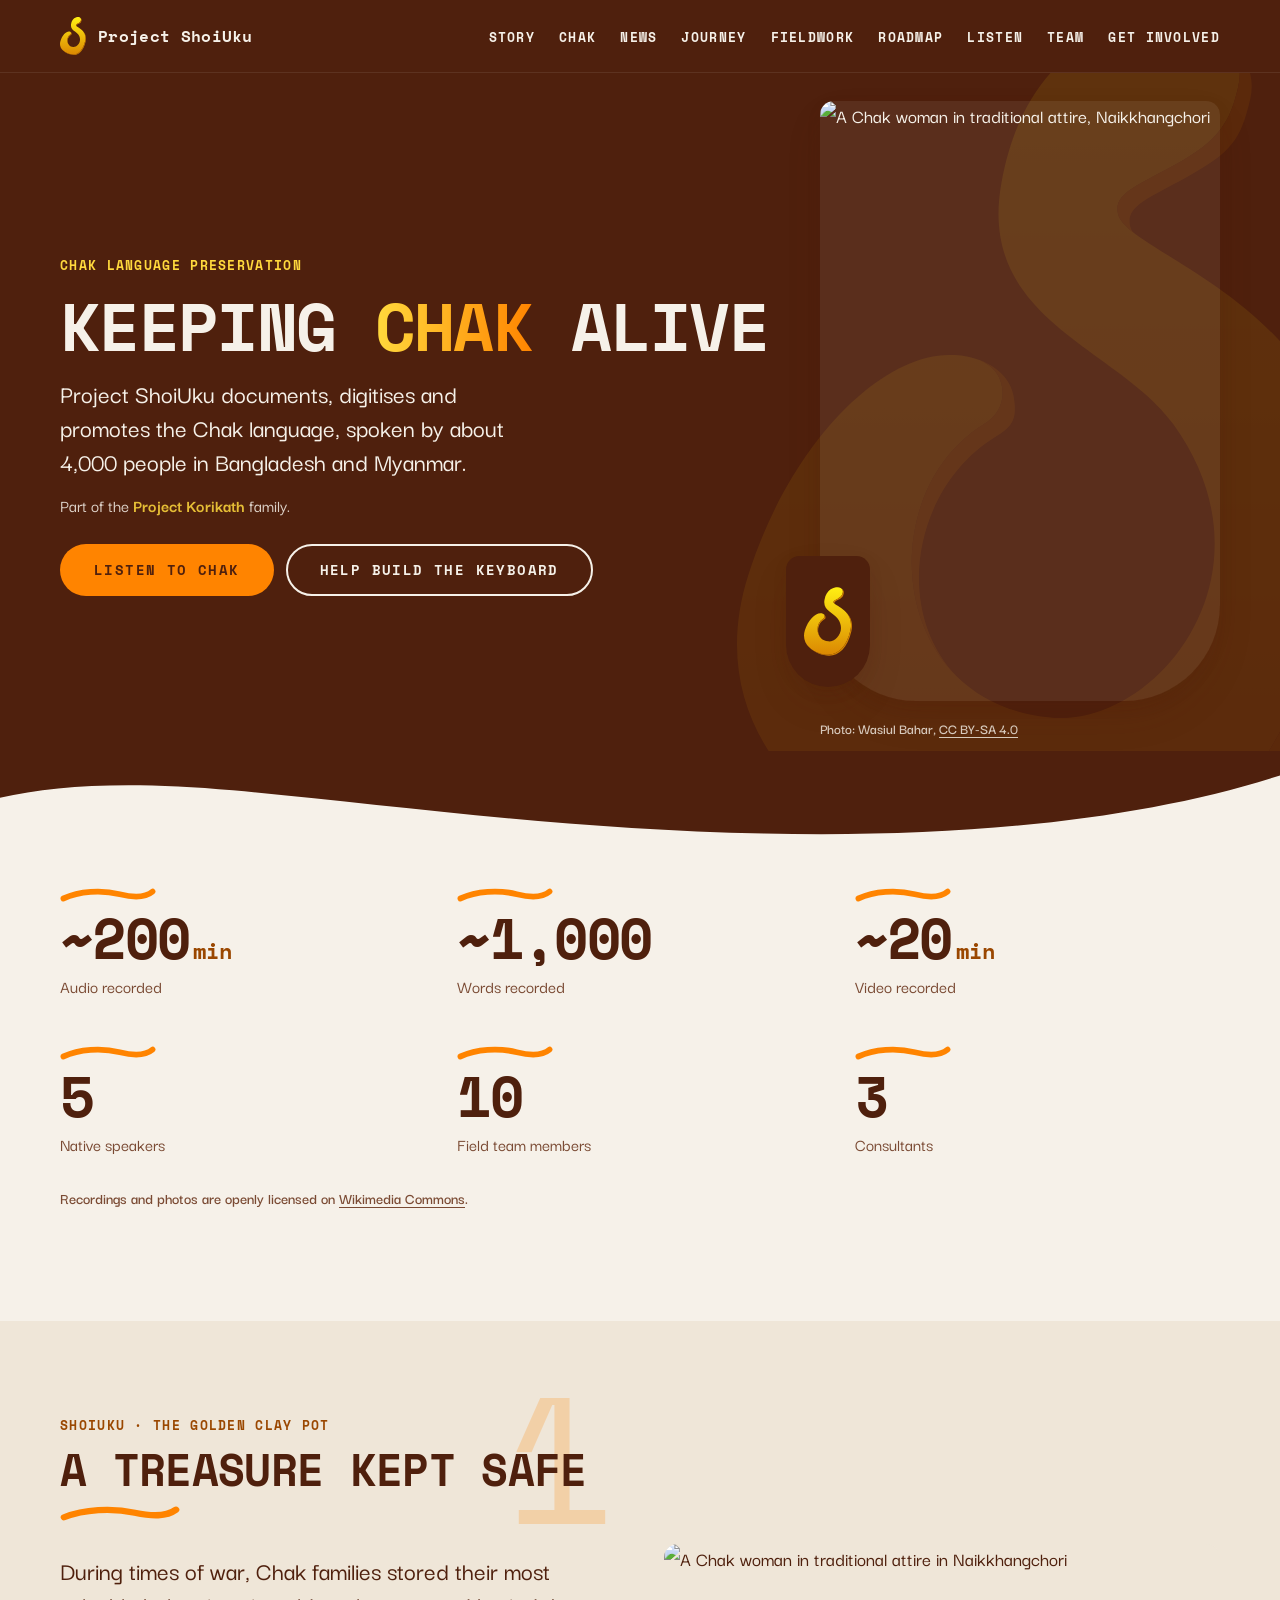
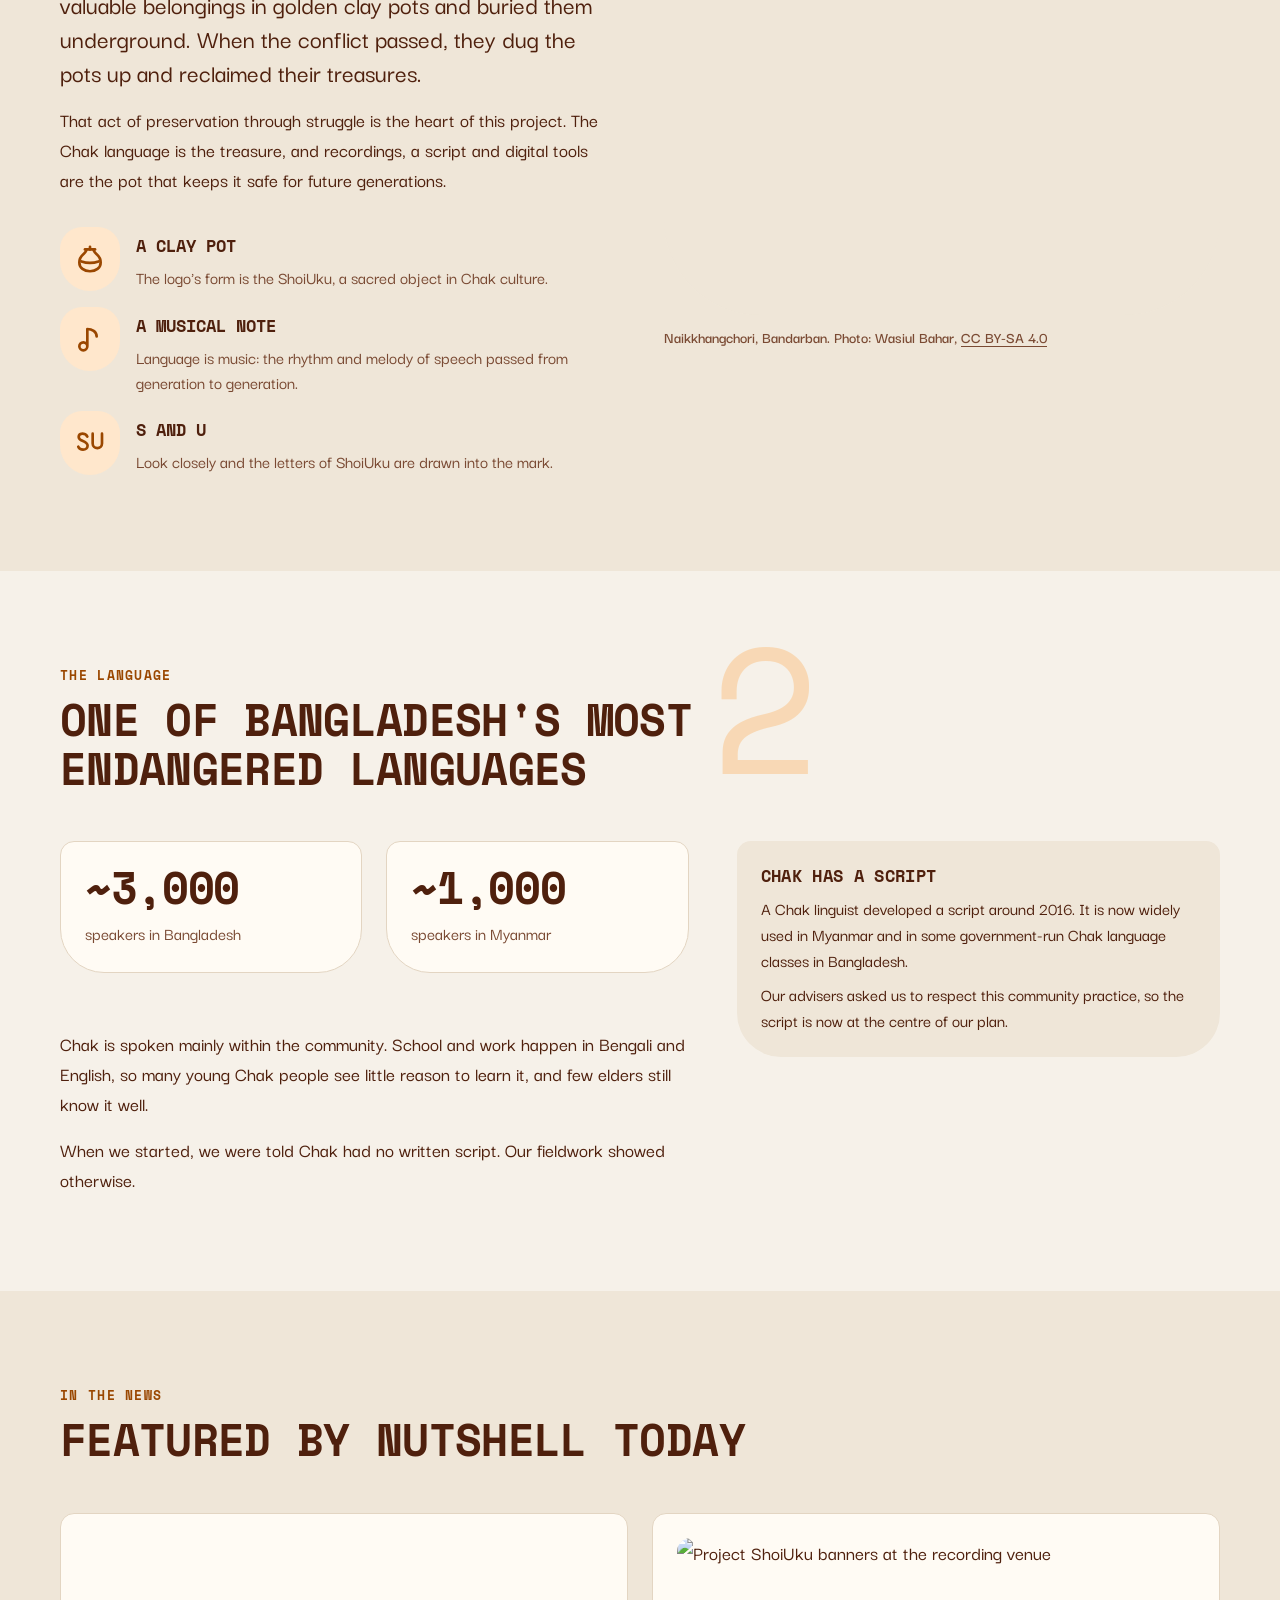
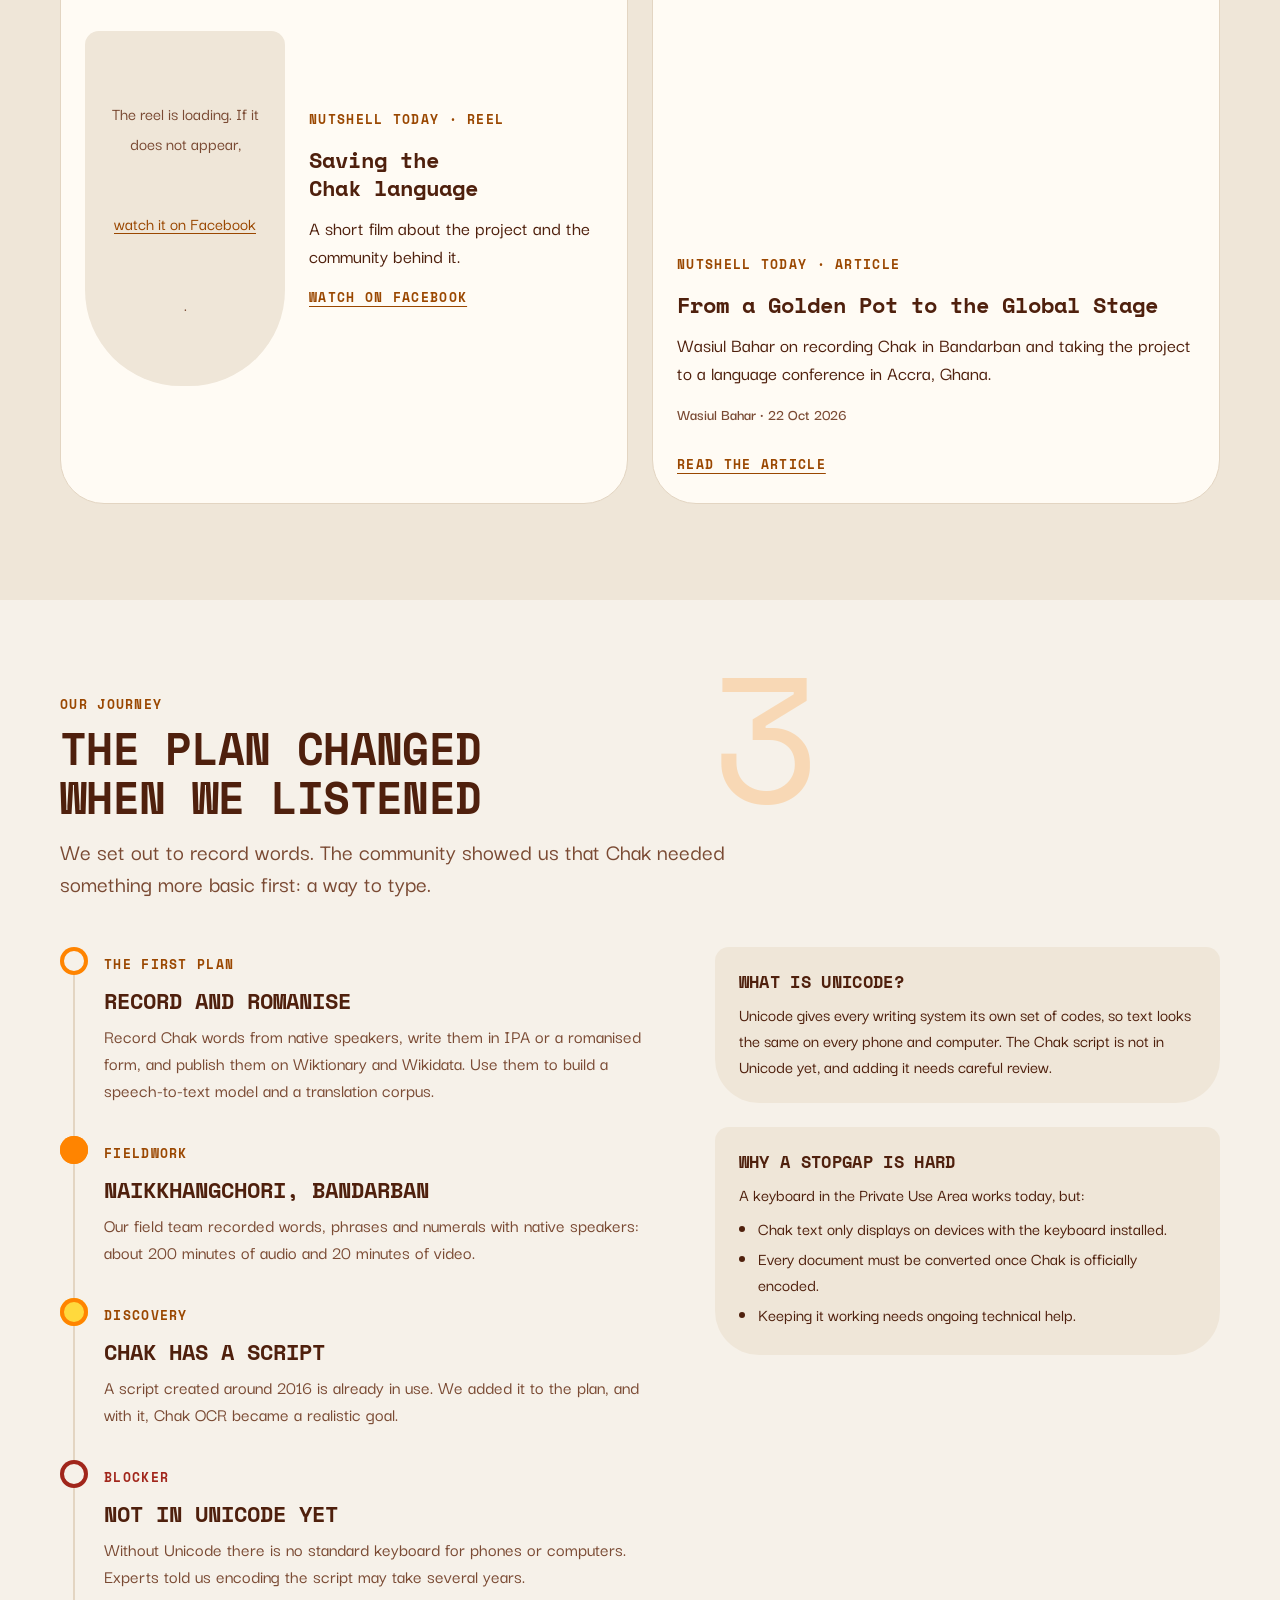
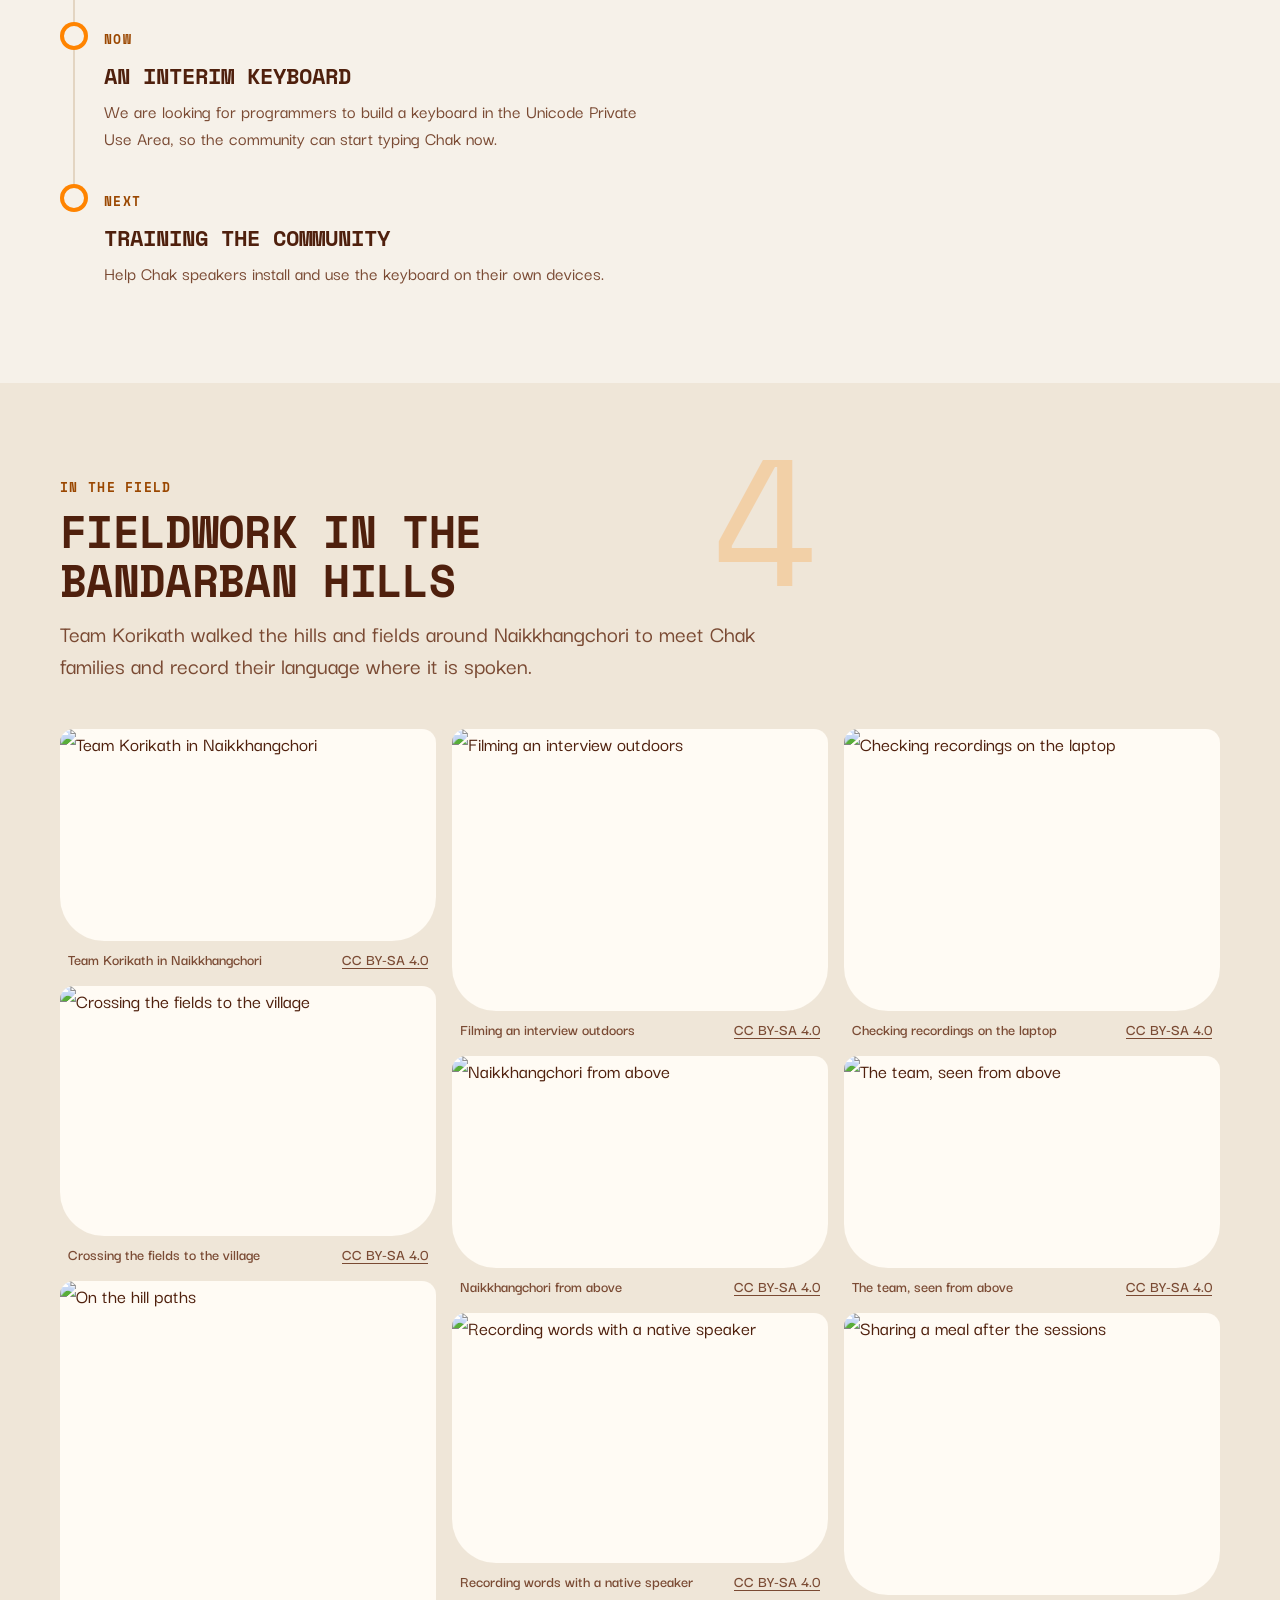
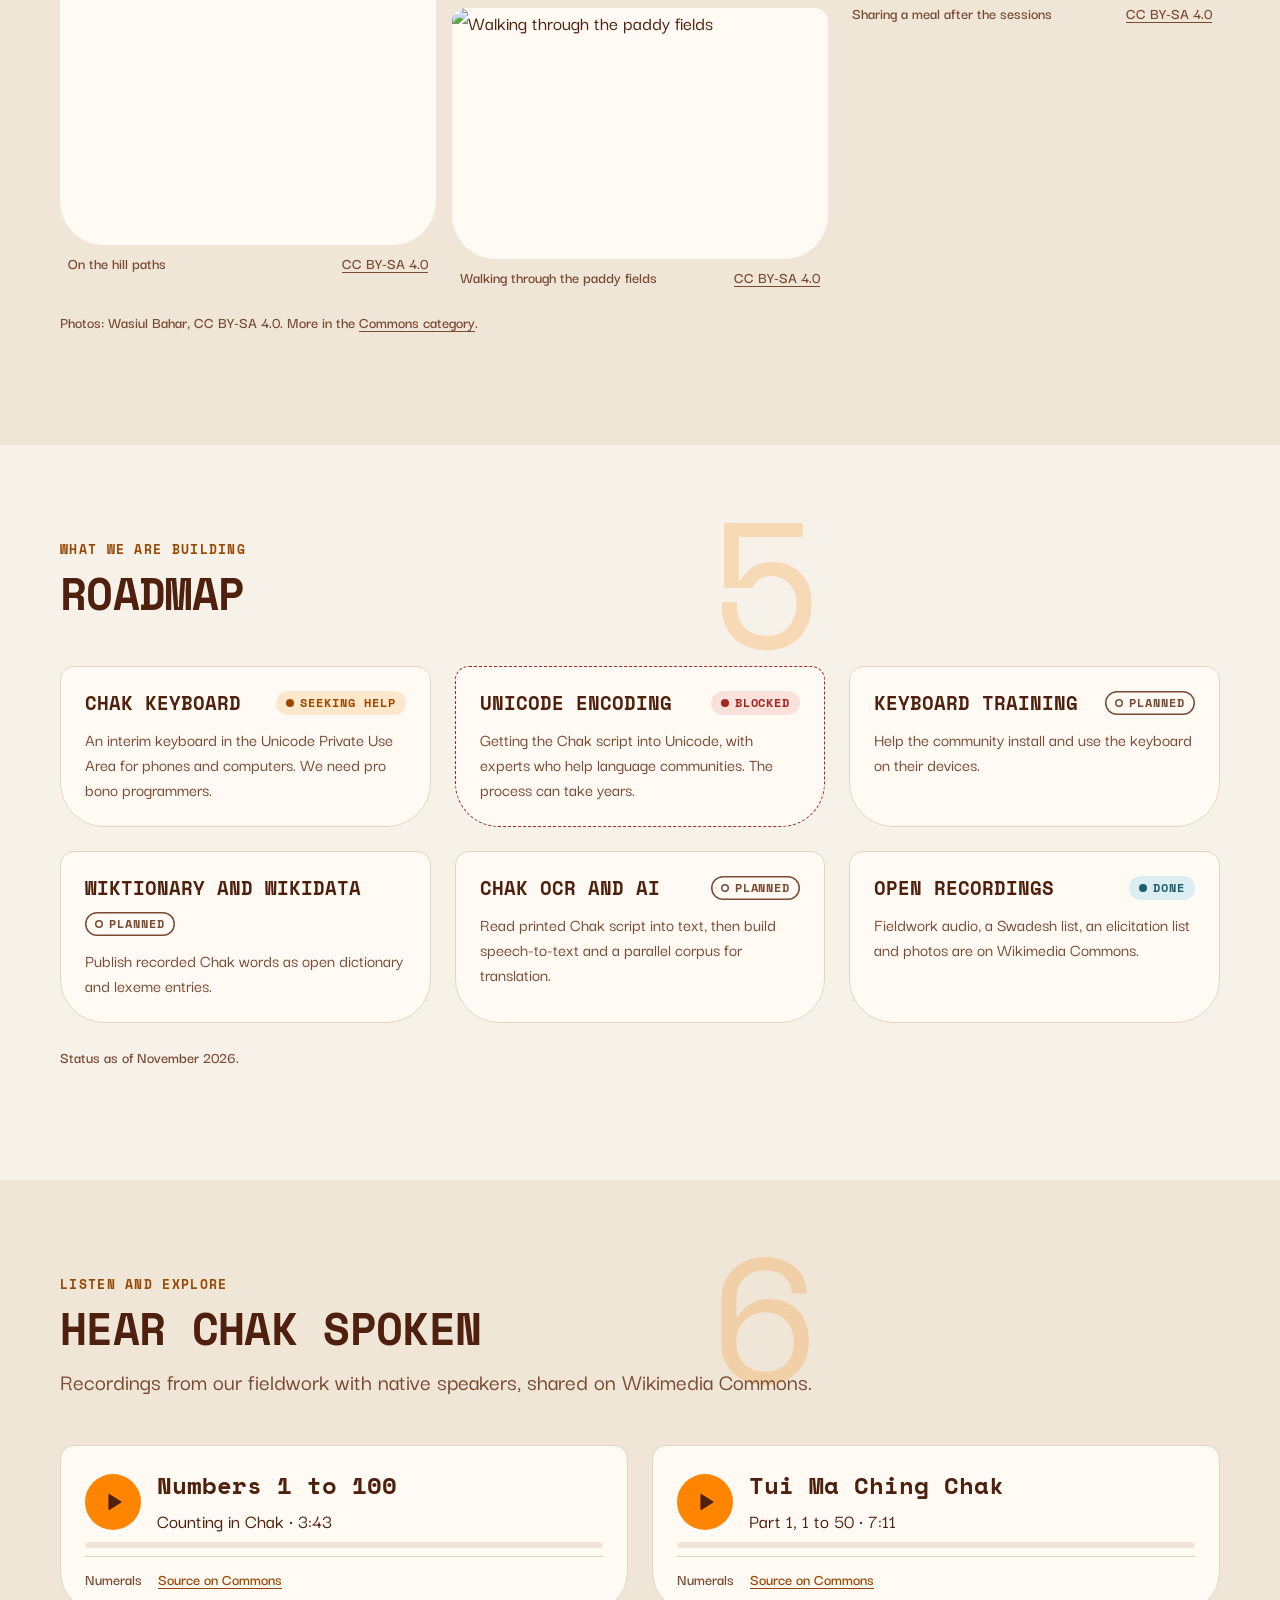
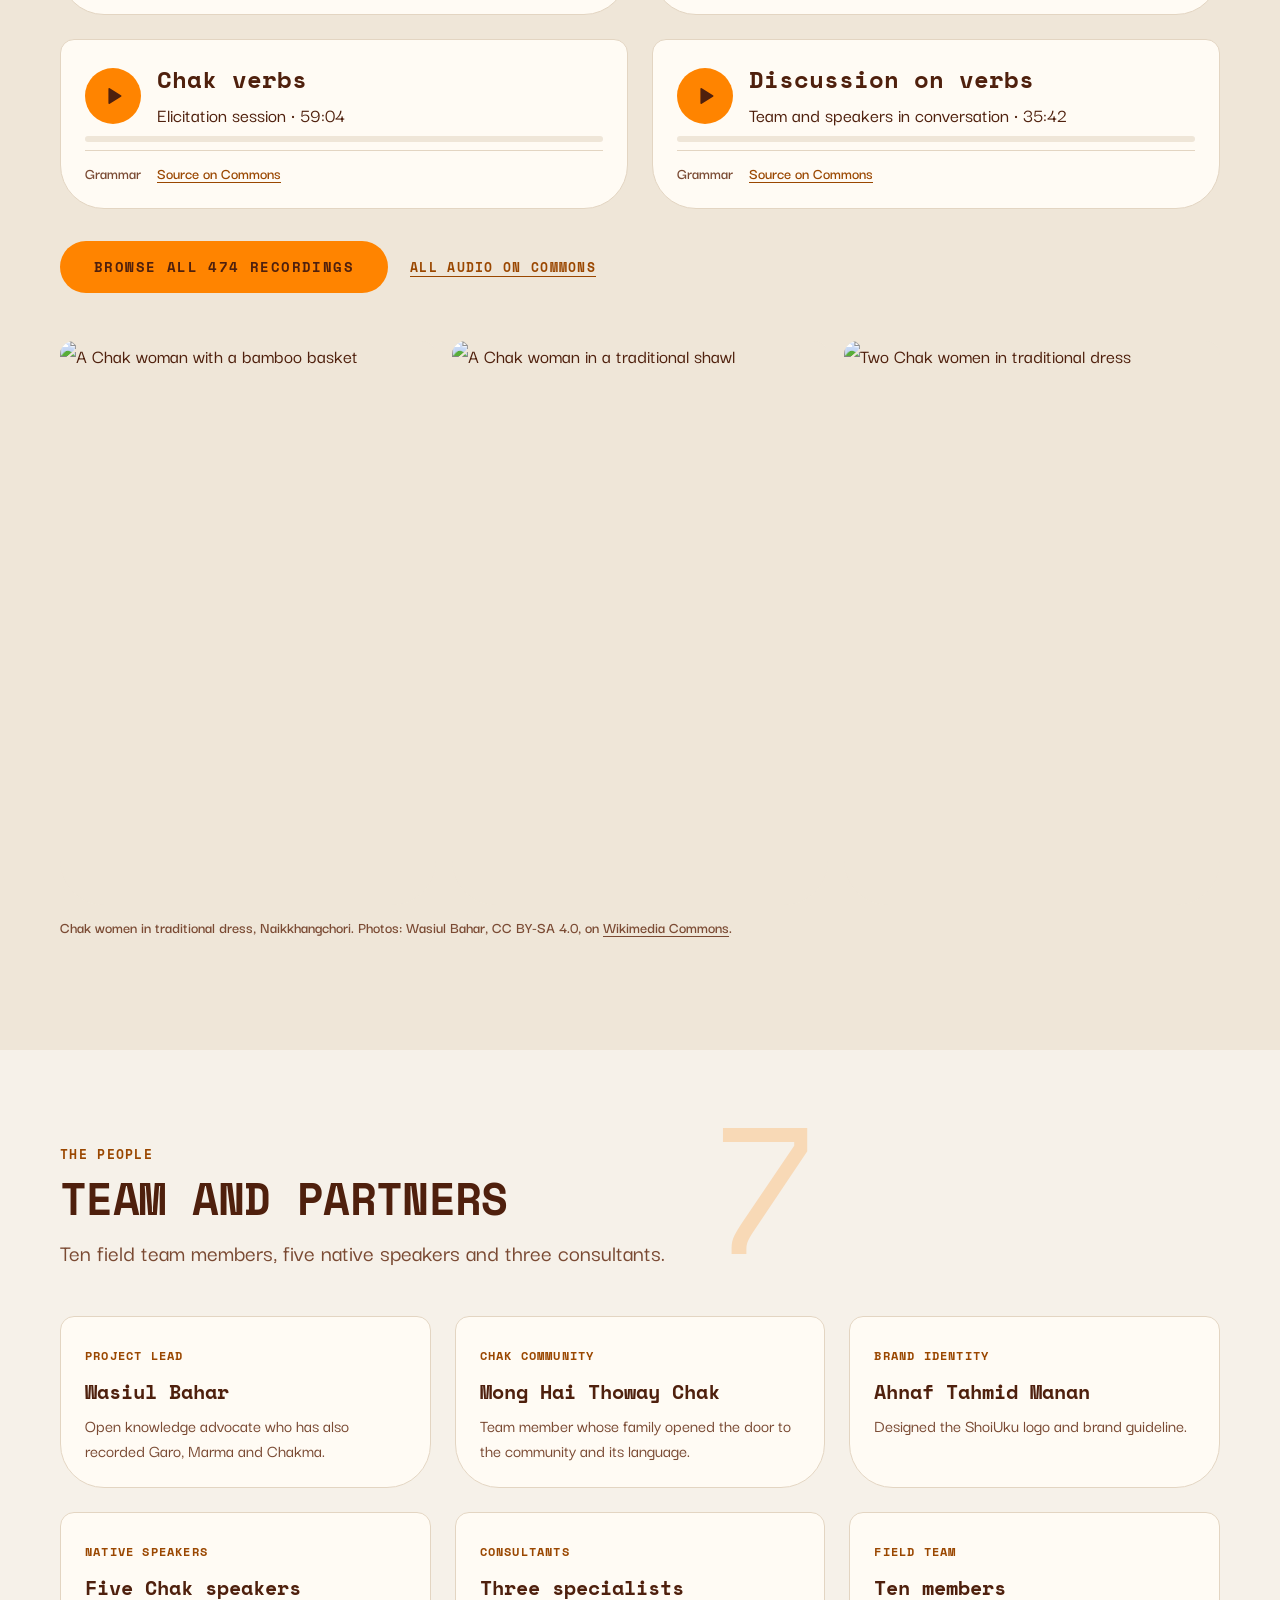
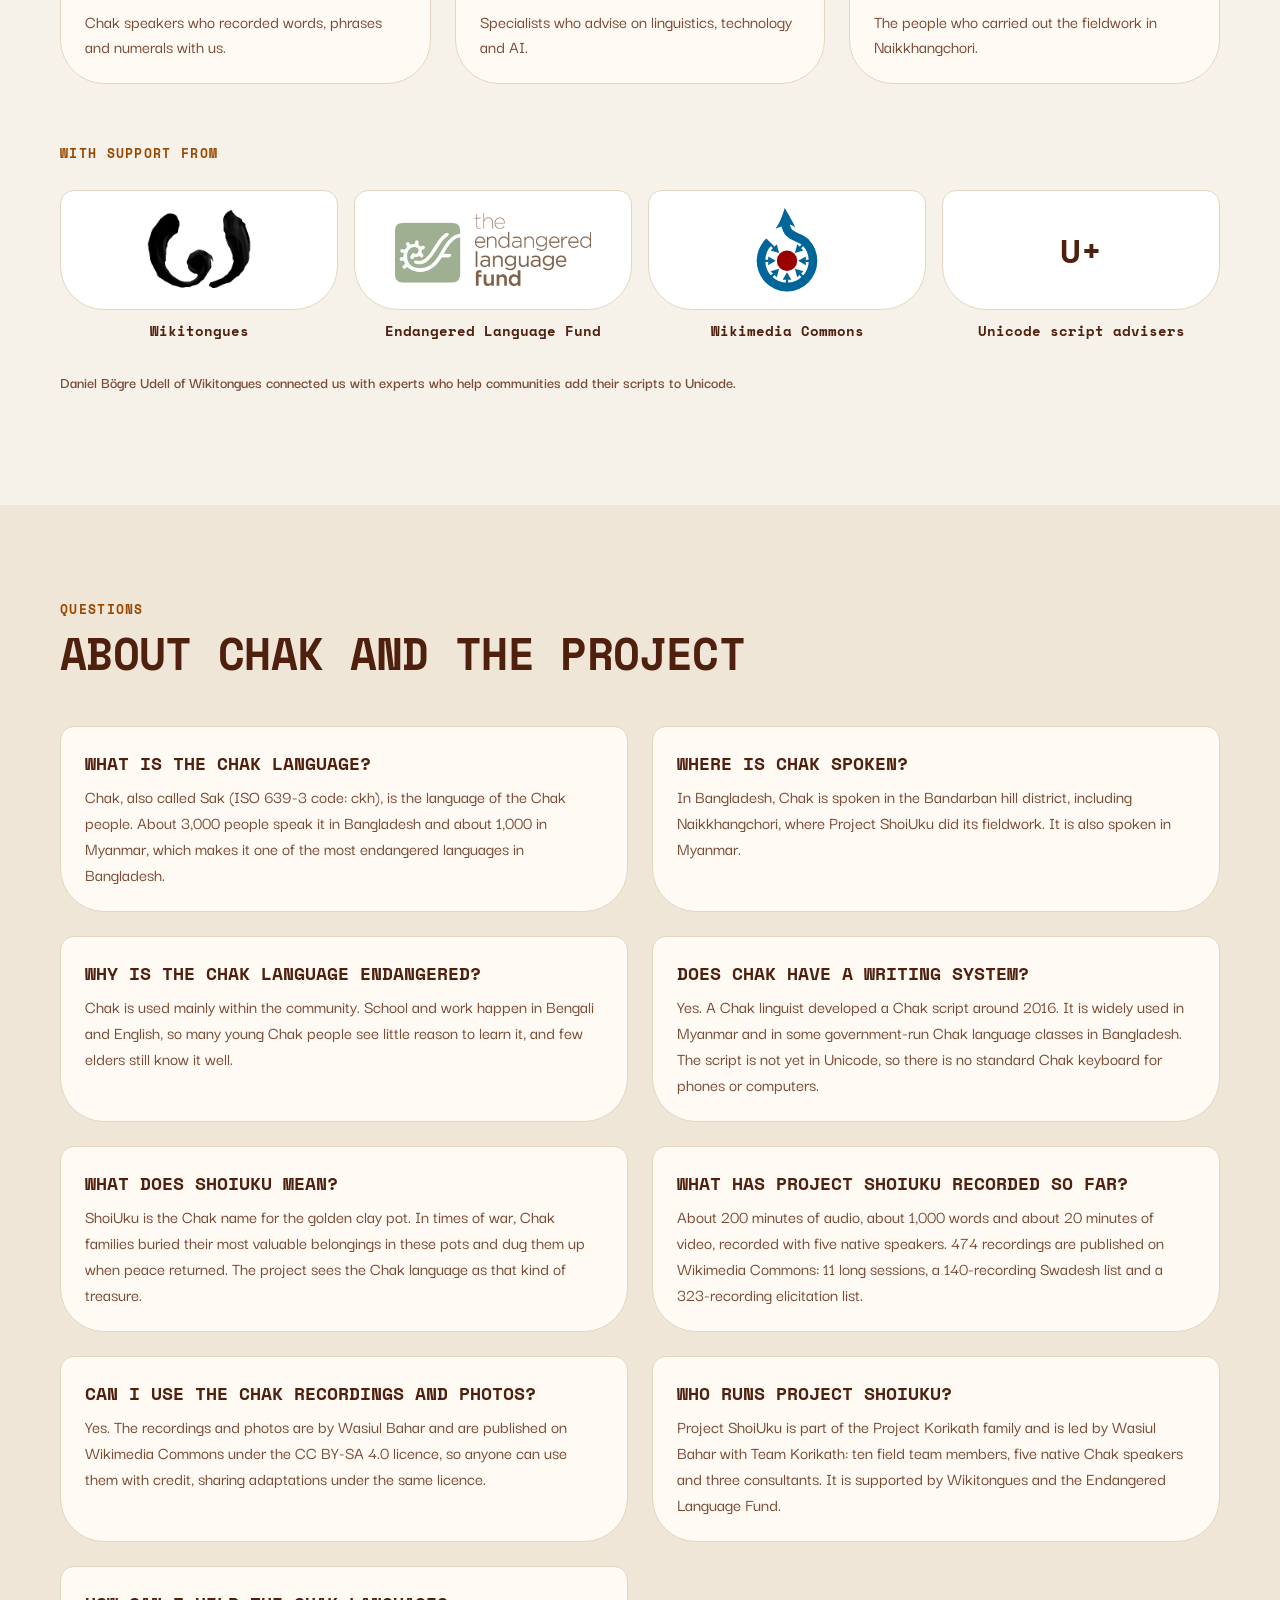
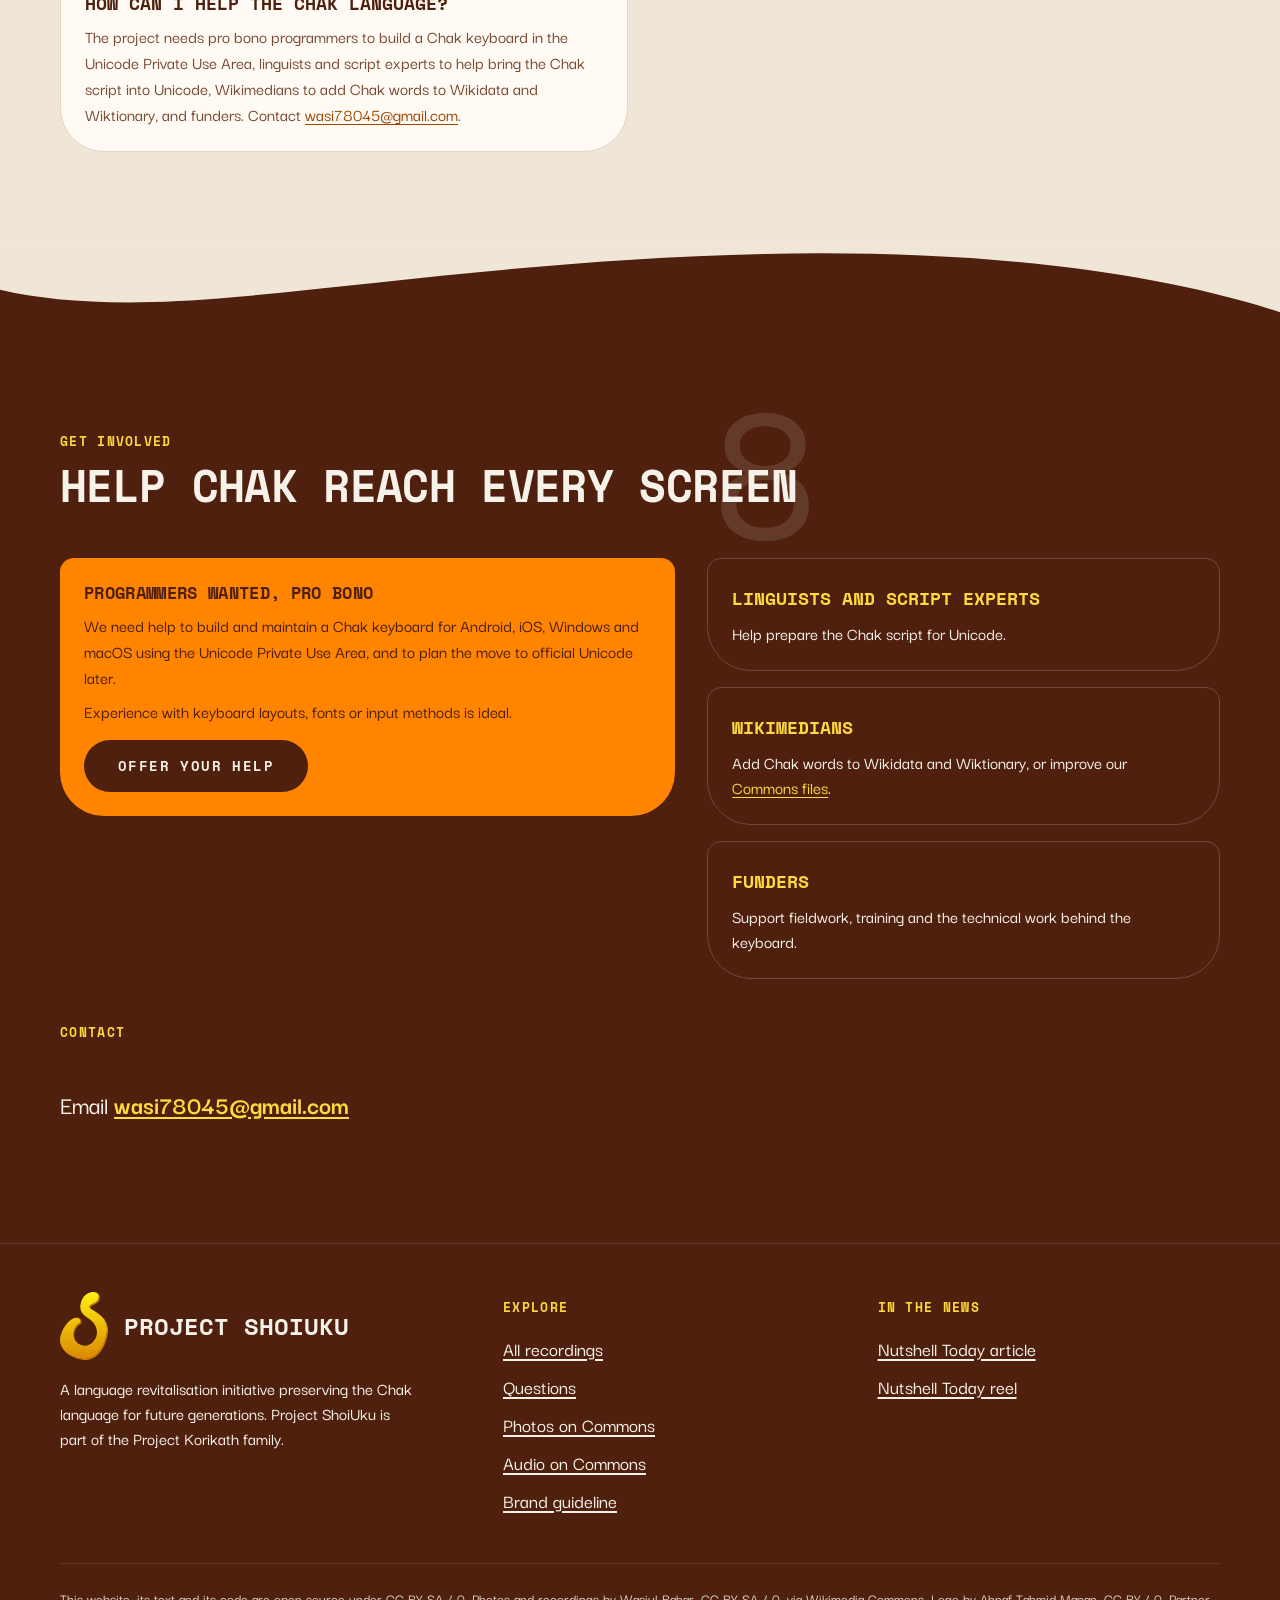
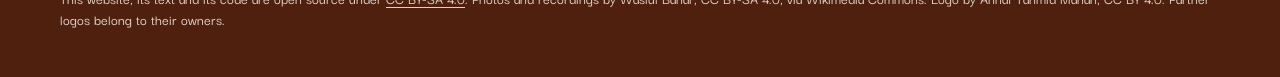
==== commit 5ed18186: "Make the site search-engine and AI-assistant friendly - Canonical URLs on shoiuku.korikath.org, rich" ====
--- a/index.html
+++ b/index.html
@@ -3,27 +3,259 @@
 <head>
 <meta charset="utf-8">
 <meta name="viewport" content="width=device-width, initial-scale=1, viewport-fit=cover">
-<title>Project ShoiUku · Preserving the Chak language</title>
-<meta name="description" content="Project ShoiUku documents, digitises and promotes the Chak language, spoken by about 4,000 people in Bangladesh and Myanmar.">
+<title>Project ShoiUku: preserving the Chak language of Bangladesh</title>
+<meta name="description" content="Project ShoiUku records, digitises and promotes Chak (Sak), an endangered language spoken by about 4,000 people in Bangladesh and Myanmar. Listen to 474 recordings, follow the Chak keyboard and Unicode work, and help.">
+<meta name="robots" content="index, follow, max-image-preview:large, max-snippet:-1">
+<meta name="author" content="Project ShoiUku">
+<meta name="keywords" content="Chak language, Sak language, ckh, Chak people, endangered languages of Bangladesh, Bandarban, Naikkhangchori, Chak script, Chak keyboard, Unicode, language documentation, Project ShoiUku, Project Korikath">
 <meta name="theme-color" content="#4f200d">
-<meta property="og:title" content="Project ShoiUku">
-<meta property="og:description" content="Keeping the Chak language alive: recordings, a script, a keyboard and open data.">
+<link rel="canonical" href="https://shoiuku.korikath.org/">
 <meta property="og:type" content="website">
+<meta property="og:site_name" content="Project ShoiUku">
+<meta property="og:locale" content="en_GB">
+<meta property="og:url" content="https://shoiuku.korikath.org/">
+<meta property="og:title" content="Project ShoiUku: keeping the Chak language alive">
+<meta property="og:description" content="Recording, digitising and bringing Chak, an endangered language of Bangladesh and Myanmar, online.">
+<meta property="og:image" content="https://shoiuku.korikath.org/assets/img/og-image.png">
+<meta property="og:image:width" content="1200">
+<meta property="og:image:height" content="630">
+<meta property="og:image:alt" content="Project ShoiUku: Keeping Chak alive">
+<meta name="twitter:card" content="summary_large_image">
+<meta name="twitter:title" content="Project ShoiUku: keeping the Chak language alive">
+<meta name="twitter:description" content="Recording, digitising and bringing Chak, an endangered language of Bangladesh and Myanmar, online.">
+<meta name="twitter:image" content="https://shoiuku.korikath.org/assets/img/og-image.png">
 <link rel="license" href="https://creativecommons.org/licenses/by-sa/4.0/">
 <link rel="icon" href="assets/img/logo.svg" type="image/svg+xml">
+<link rel="apple-touch-icon" href="assets/img/apple-touch-icon.png">
+<link rel="manifest" href="site.webmanifest">
+<link rel="alternate" type="text/markdown" title="Project ShoiUku for AI assistants" href="https://shoiuku.korikath.org/llms.txt">
+<link rel="sitemap" type="application/xml" href="https://shoiuku.korikath.org/sitemap.xml">
+<script type="application/ld+json">
+{
+ "@context": "https://schema.org",
+ "@graph": [
+  {
+   "@type": "WebSite",
+   "@id": "https://shoiuku.korikath.org/#website",
+   "url": "https://shoiuku.korikath.org/",
+   "name": "Project ShoiUku",
+   "alternateName": "ShoiUku",
+   "inLanguage": "en",
+   "publisher": {
+    "@id": "https://shoiuku.korikath.org/#org"
+   }
+  },
+  {
+   "@type": [
+    "Project",
+    "Organization"
+   ],
+   "@id": "https://shoiuku.korikath.org/#org",
+   "name": "Project ShoiUku",
+   "alternateName": [
+    "ShoiUku",
+    "Project Korikath-ShoiUku"
+   ],
+   "url": "https://shoiuku.korikath.org/",
+   "logo": "https://shoiuku.korikath.org/assets/img/icon-512.png",
+   "image": "https://shoiuku.korikath.org/assets/img/og-image.png",
+   "email": "wasi78045@gmail.com",
+   "description": "A language revitalisation project that records, digitises and promotes the endangered Chak language of Bangladesh and Myanmar.",
+   "parentOrganization": {
+    "@type": "Organization",
+    "name": "Project Korikath"
+   },
+   "founder": {
+    "@id": "https://shoiuku.korikath.org/#wasiul-bahar"
+   },
+   "areaServed": [
+    {
+     "@type": "Country",
+     "name": "Bangladesh"
+    },
+    {
+     "@type": "Country",
+     "name": "Myanmar"
+    }
+   ],
+   "knowsAbout": [
+    {
+     "@id": "https://shoiuku.korikath.org/#chak"
+    },
+    "Language documentation",
+    "Endangered languages",
+    "Unicode",
+    "Wikimedia Commons"
+   ],
+   "sameAs": [
+    "https://commons.wikimedia.org/wiki/Category:Project_Korikath-ShoiUku",
+    "https://github.com/Mrb-Rafi/shoiuku"
+   ]
+  },
+  {
+   "@type": "Person",
+   "@id": "https://shoiuku.korikath.org/#wasiul-bahar",
+   "name": "Wasiul Bahar",
+   "jobTitle": "Project lead",
+   "worksFor": {
+    "@id": "https://shoiuku.korikath.org/#org"
+   },
+   "sameAs": [
+    "https://commons.wikimedia.org/wiki/User:Wasiul_Bahar"
+   ]
+  },
+  {
+   "@type": "Language",
+   "@id": "https://shoiuku.korikath.org/#chak",
+   "name": "Chak",
+   "alternateName": [
+    "Sak",
+    "ckh"
+   ],
+   "description": "An endangered language spoken by about 3,000 people in Bangladesh and about 1,000 in Myanmar.",
+   "sameAs": [
+    "https://en.wikipedia.org/wiki/Chak_language",
+    "https://www.ethnologue.com/language/ckh/"
+   ]
+  },
+  {
+   "@type": "WebPage",
+   "@id": "https://shoiuku.korikath.org/#webpage",
+   "url": "https://shoiuku.korikath.org/",
+   "name": "Project ShoiUku: preserving the Chak language",
+   "isPartOf": {
+    "@id": "https://shoiuku.korikath.org/#website"
+   },
+   "about": [
+    {
+     "@id": "https://shoiuku.korikath.org/#org"
+    },
+    {
+     "@id": "https://shoiuku.korikath.org/#chak"
+    }
+   ],
+   "inLanguage": "en",
+   "primaryImageOfPage": {
+    "@type": "ImageObject",
+    "url": "https://shoiuku.korikath.org/assets/img/og-image.png",
+    "width": 1200,
+    "height": 630
+   },
+   "license": "https://creativecommons.org/licenses/by-sa/4.0/",
+   "dateModified": "2026-11-13",
+   "subjectOf": {
+    "@type": "NewsArticle",
+    "headline": "From a Golden Pot to the Global Stage",
+    "datePublished": "2026-10-22",
+    "url": "https://www.nutshelltoday.com/article/chak-language-preservation",
+    "author": {
+     "@id": "https://shoiuku.korikath.org/#wasiul-bahar"
+    },
+    "publisher": {
+     "@type": "Organization",
+     "name": "Nutshell Today"
+    }
+   }
+  },
+  {
+   "@type": "FAQPage",
+   "@id": "https://shoiuku.korikath.org/#faq",
+   "isPartOf": {
+    "@id": "https://shoiuku.korikath.org/#webpage"
+   },
+   "mainEntity": [
+    {
+     "@type": "Question",
+     "name": "What is the Chak language?",
+     "acceptedAnswer": {
+      "@type": "Answer",
+      "text": "Chak, also called Sak (ISO 639-3 code: ckh), is the language of the Chak people. About 3,000 people speak it in Bangladesh and about 1,000 in Myanmar, which makes it one of the most endangered languages in Bangladesh."
+     }
+    },
+    {
+     "@type": "Question",
+     "name": "Where is Chak spoken?",
+     "acceptedAnswer": {
+      "@type": "Answer",
+      "text": "In Bangladesh, Chak is spoken in the Bandarban hill district, including Naikkhangchori, where Project ShoiUku did its fieldwork. It is also spoken in Myanmar."
+     }
+    },
+    {
+     "@type": "Question",
+     "name": "Why is the Chak language endangered?",
+     "acceptedAnswer": {
+      "@type": "Answer",
+      "text": "Chak is used mainly within the community. School and work happen in Bengali and English, so many young Chak people see little reason to learn it, and few elders still know it well."
+     }
+    },
+    {
+     "@type": "Question",
+     "name": "Does Chak have a writing system?",
+     "acceptedAnswer": {
+      "@type": "Answer",
+      "text": "Yes. A Chak linguist developed a Chak script around 2016. It is widely used in Myanmar and in some government-run Chak language classes in Bangladesh. The script is not yet in Unicode, so there is no standard Chak keyboard for phones or computers."
+     }
+    },
+    {
+     "@type": "Question",
+     "name": "What does ShoiUku mean?",
+     "acceptedAnswer": {
+      "@type": "Answer",
+      "text": "ShoiUku is the Chak name for the golden clay pot. In times of war, Chak families buried their most valuable belongings in these pots and dug them up when peace returned. The project sees the Chak language as that kind of treasure."
+     }
+    },
+    {
+     "@type": "Question",
+     "name": "What has Project ShoiUku recorded so far?",
+     "acceptedAnswer": {
+      "@type": "Answer",
+      "text": "About 200 minutes of audio, about 1,000 words and about 20 minutes of video, recorded with five native speakers. 474 recordings are published on Wikimedia Commons: 11 long sessions, a 140-recording Swadesh list and a 323-recording elicitation list."
+     }
+    },
+    {
+     "@type": "Question",
+     "name": "Can I use the Chak recordings and photos?",
+     "acceptedAnswer": {
+      "@type": "Answer",
+      "text": "Yes. The recordings and photos are by Wasiul Bahar and are published on Wikimedia Commons under the CC BY-SA 4.0 licence, so anyone can use them with credit, sharing adaptations under the same licence."
+     }
+    },
+    {
+     "@type": "Question",
+     "name": "Who runs Project ShoiUku?",
+     "acceptedAnswer": {
+      "@type": "Answer",
+      "text": "Project ShoiUku is part of the Project Korikath family and is led by Wasiul Bahar with Team Korikath: ten field team members, five native Chak speakers and three consultants. It is supported by Wikitongues and the Endangered Language Fund."
+     }
+    },
+    {
+     "@type": "Question",
+     "name": "How can I help the Chak language?",
+     "acceptedAnswer": {
+      "@type": "Answer",
+      "text": "The project needs pro bono programmers to build a Chak keyboard in the Unicode Private Use Area, linguists and script experts to help bring the Chak script into Unicode, Wikimedians to add Chak words to Wikidata and Wiktionary, and funders. Contact wasi78045@gmail.com."
+     }
+    }
+   ]
+  }
+ ]
+}
+</script>
+<link rel="preconnect" href="https://commons.wikimedia.org">
+<link rel="preconnect" href="https://upload.wikimedia.org">
 <link rel="preconnect" href="https://fonts.googleapis.com">
 <link rel="preconnect" href="https://fonts.gstatic.com" crossorigin>
 <link rel="stylesheet" href="https://fonts.googleapis.com/css2?family=Darker+Grotesque:wght@500;600;700&family=Space+Mono:wght@400;700&display=swap">
-<link rel="stylesheet" href="assets/css/tokens.css?v=10">
-<link rel="stylesheet" href="assets/css/shoiuku.css?v=10">
-<link rel="stylesheet" href="assets/css/site.css?v=10">
+<link rel="stylesheet" href="assets/css/tokens.css?v=11">
+<link rel="stylesheet" href="assets/css/shoiuku.css?v=11">
+<link rel="stylesheet" href="assets/css/site.css?v=11">
 </head>
 <body>
 <a class="skip" href="#main">Skip to content</a>
 
 <header class="site-header">
   <div class="wrap">
-    <a class="brand" href="#top"><img src="assets/img/logo.svg" alt="" width="26" height="37"><span>Project ShoiUku</span></a>
+    <a class="brand" href="./"><img src="assets/img/logo.svg" alt="" width="26" height="37"><span>Project ShoiUku</span></a>
     <nav class="nav" aria-label="Main">
       <ul class="nav-links" id="nav-links" hidden>
         <li><a href="#story">Story</a></li>
@@ -47,7 +279,7 @@
 
   <!-- Hero -->
   <section class="hero su-band" id="top" aria-labelledby="hero-title">
-    <img class="hero-watermark" src="assets/img/logo.svg" alt="">
+    <img class="hero-watermark" src="assets/img/logo.svg" alt="" aria-hidden="true">
     <div class="wrap hero-grid">
       <div>
         <span class="hero-eyebrow">Chak language preservation</span>
@@ -345,8 +577,29 @@
     </div>
   </section>
 
+  <!-- FAQ -->
+  <section class="section section-sunken" id="faq" aria-labelledby="faq-title">
+    <div class="wrap">
+      <header class="su-sh">
+        <span class="su-sh-eyebrow">Questions</span>
+        <h2 class="su-sh-title" id="faq-title">About Chak and the project</h2>
+      </header>
+      <div class="faq">
+        <div class="faq-item"><h3>What is the Chak language?</h3><p>Chak, also called Sak (ISO 639-3 code: ckh), is the language of the Chak people. About 3,000 people speak it in Bangladesh and about 1,000 in Myanmar, which makes it one of the most endangered languages in Bangladesh.</p></div>
+        <div class="faq-item"><h3>Where is Chak spoken?</h3><p>In Bangladesh, Chak is spoken in the Bandarban hill district, including Naikkhangchori, where Project ShoiUku did its fieldwork. It is also spoken in Myanmar.</p></div>
+        <div class="faq-item"><h3>Why is the Chak language endangered?</h3><p>Chak is used mainly within the community. School and work happen in Bengali and English, so many young Chak people see little reason to learn it, and few elders still know it well.</p></div>
+        <div class="faq-item"><h3>Does Chak have a writing system?</h3><p>Yes. A Chak linguist developed a Chak script around 2016. It is widely used in Myanmar and in some government-run Chak language classes in Bangladesh. The script is not yet in Unicode, so there is no standard Chak keyboard for phones or computers.</p></div>
+        <div class="faq-item"><h3>What does ShoiUku mean?</h3><p>ShoiUku is the Chak name for the golden clay pot. In times of war, Chak families buried their most valuable belongings in these pots and dug them up when peace returned. The project sees the Chak language as that kind of treasure.</p></div>
+        <div class="faq-item"><h3>What has Project ShoiUku recorded so far?</h3><p>About 200 minutes of audio, about 1,000 words and about 20 minutes of video, recorded with five native speakers. 474 recordings are published on Wikimedia Commons: 11 long sessions, a 140-recording Swadesh list and a 323-recording elicitation list.</p></div>
+        <div class="faq-item"><h3>Can I use the Chak recordings and photos?</h3><p>Yes. The recordings and photos are by Wasiul Bahar and are published on Wikimedia Commons under the CC BY-SA 4.0 licence, so anyone can use them with credit, sharing adaptations under the same licence.</p></div>
+        <div class="faq-item"><h3>Who runs Project ShoiUku?</h3><p>Project ShoiUku is part of the Project Korikath family and is led by Wasiul Bahar with Team Korikath: ten field team members, five native Chak speakers and three consultants. It is supported by Wikitongues and the Endangered Language Fund.</p></div>
+        <div class="faq-item"><h3>How can I help the Chak language?</h3><p>The project needs pro bono programmers to build a Chak keyboard in the Unicode Private Use Area, linguists and script experts to help bring the Chak script into Unicode, Wikimedians to add Chak words to Wikidata and Wiktionary, and funders. Contact <a href="mailto:wasi78045@gmail.com">wasi78045@gmail.com</a>.</p></div>
+      </div>
+    </div>
+  </section>
+
   <!-- Get involved -->
-  <svg class="su-curve su-curve-brown su-curve-flip" style="background: var(--surface); margin-top: 0; margin-bottom: -1px" viewBox="0 0 1440 120" preserveAspectRatio="none" aria-hidden="true" focusable="false"><path d="M0 0H1440V34C1290 92 1090 118 860 112C628 106 430 72 262 54C150 42 64 46 0 64Z"/></svg>
+  <svg class="su-curve su-curve-brown su-curve-flip" style="background: var(--surface-sunken); margin-top: 0; margin-bottom: -1px" viewBox="0 0 1440 120" preserveAspectRatio="none" aria-hidden="true" focusable="false"><path d="M0 0H1440V34C1290 92 1090 118 860 112C628 106 430 72 262 54C150 42 64 46 0 64Z"/></svg>
   <section class="section involve su-band" id="involved" aria-labelledby="involved-title">
     <div class="wrap">
       <header class="su-sh">
@@ -388,6 +641,7 @@
         <h2>Explore</h2>
         <ul>
           <li><a href="recordings.html">All recordings</a></li>
+          <li><a href="#faq">Questions</a></li>
           <li><a href="https://commons.wikimedia.org/wiki/Category:Project_Korikath-ShoiUku">Photos on Commons</a></li>
           <li><a href="https://commons.wikimedia.org/wiki/Category:Project_Korikath-ShoiUku-Audio">Audio on Commons</a></li>
           <li><a href="https://commons.wikimedia.org/wiki/File:Project_Korikath-ShoiUku_Brand_Guideline.pdf">Brand guideline</a></li>
@@ -405,6 +659,6 @@
   </div>
 </footer>
 
-<script src="assets/js/site.js?v=10" defer></script>
+<script src="assets/js/site.js?v=11" defer></script>
 </body>
 </html>
--- a/assets/css/site.css
+++ b/assets/css/site.css
@@ -230,3 +230,10 @@
 .rec-empty { padding-block: var(--space-12); text-align: center; }
 .rec-credit { margin-top: var(--space-12); max-width: var(--measure); }
 @media (max-width: 720px) { .rec-tools { position: static; } .rec-words { grid-template-columns: repeat(auto-fill, minmax(150px, 1fr)); } .rec-word { padding-left: var(--space-3); gap: var(--space-2); } .rec-take { width: 38px; height: 38px; } .rec-take svg { width: 15px; height: 15px; } .rec-word-name { font-size: 15px; } .rec-word-multi { grid-column: span 2; } }
+
+/* FAQ */
+.faq { display: grid; grid-template-columns: repeat(2, minmax(0, 1fr)); gap: var(--space-6); }
+@media (max-width: 800px) { .faq { grid-template-columns: 1fr; } }
+.faq-item { padding: var(--space-6); background: var(--surface-raised); border: 1px solid var(--line); border-radius: var(--su-pot); }
+.faq-item h3 { margin: 0 0 var(--space-2); font-family: var(--font-display); font-weight: 700; font-size: 18px; line-height: 24px; text-transform: uppercase; }
+.faq-item p { margin: 0; font-size: 18px; line-height: 26px; color: var(--ink-muted); }
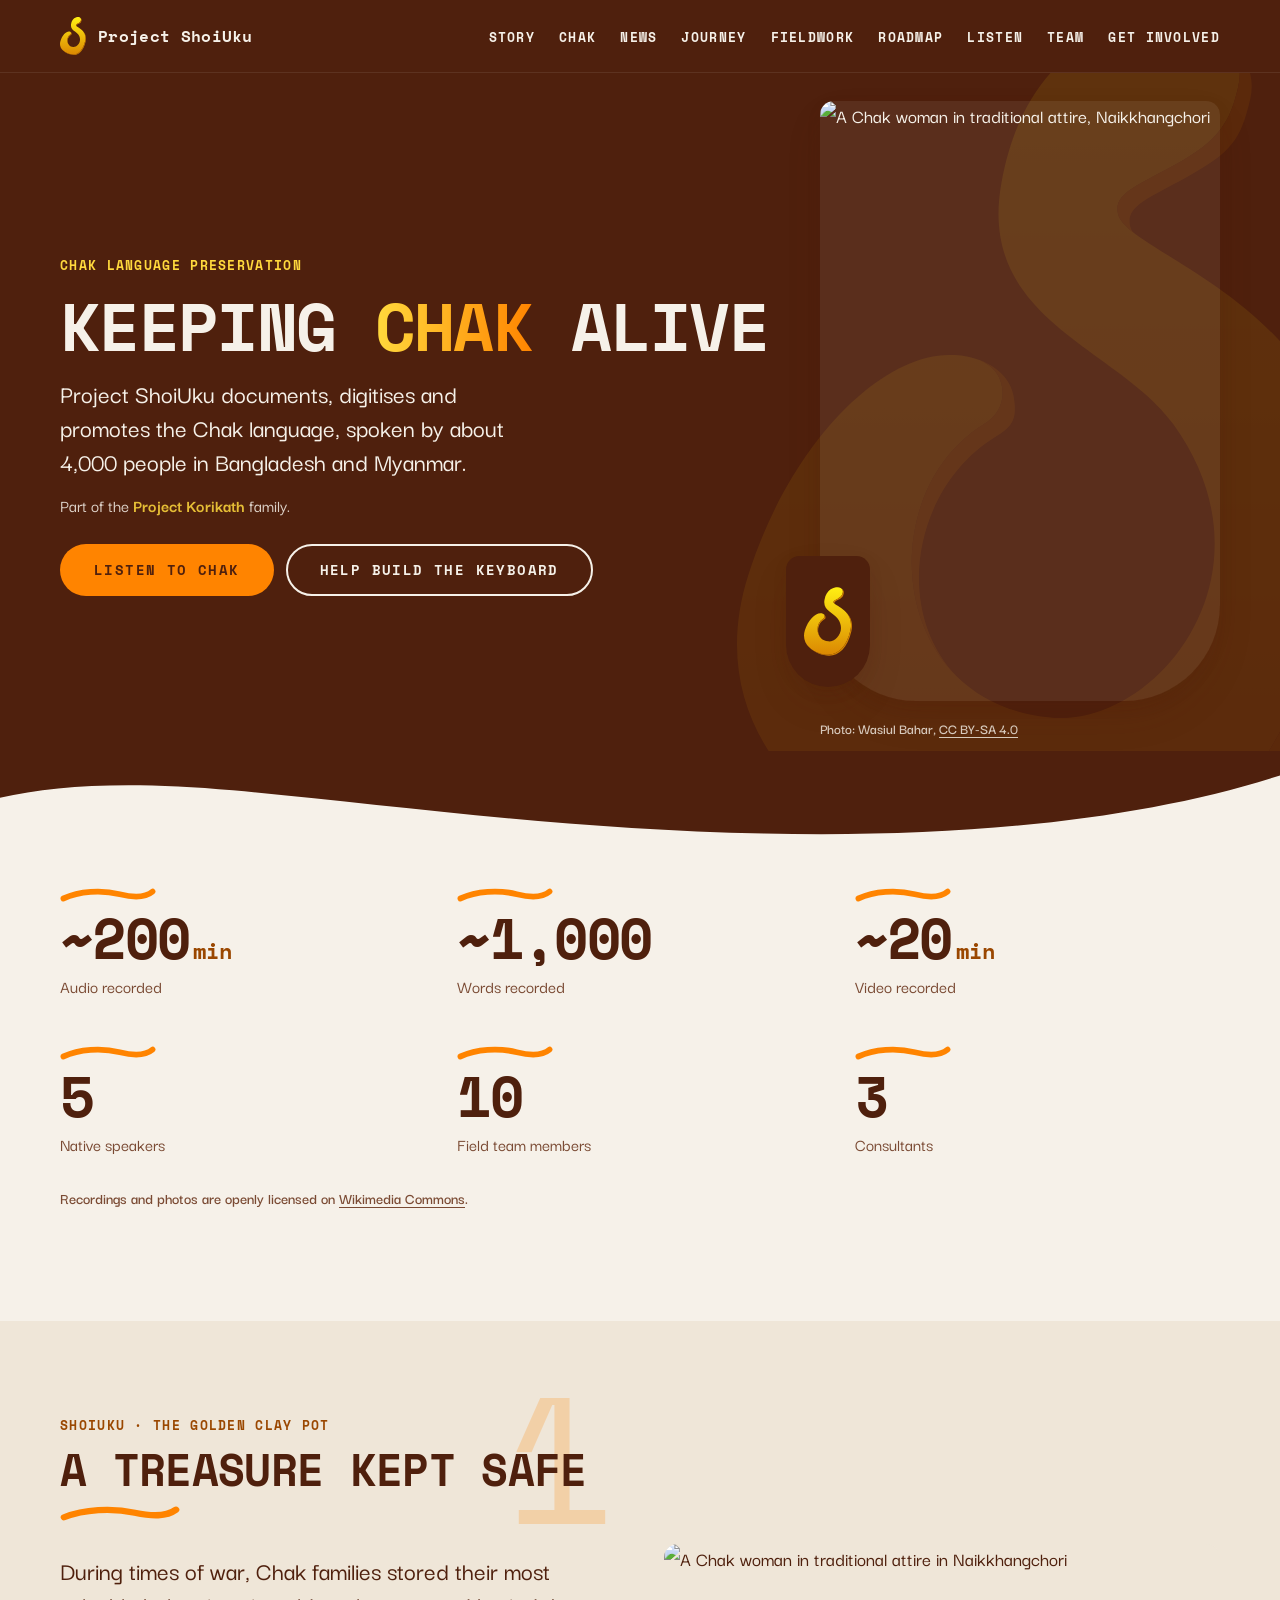
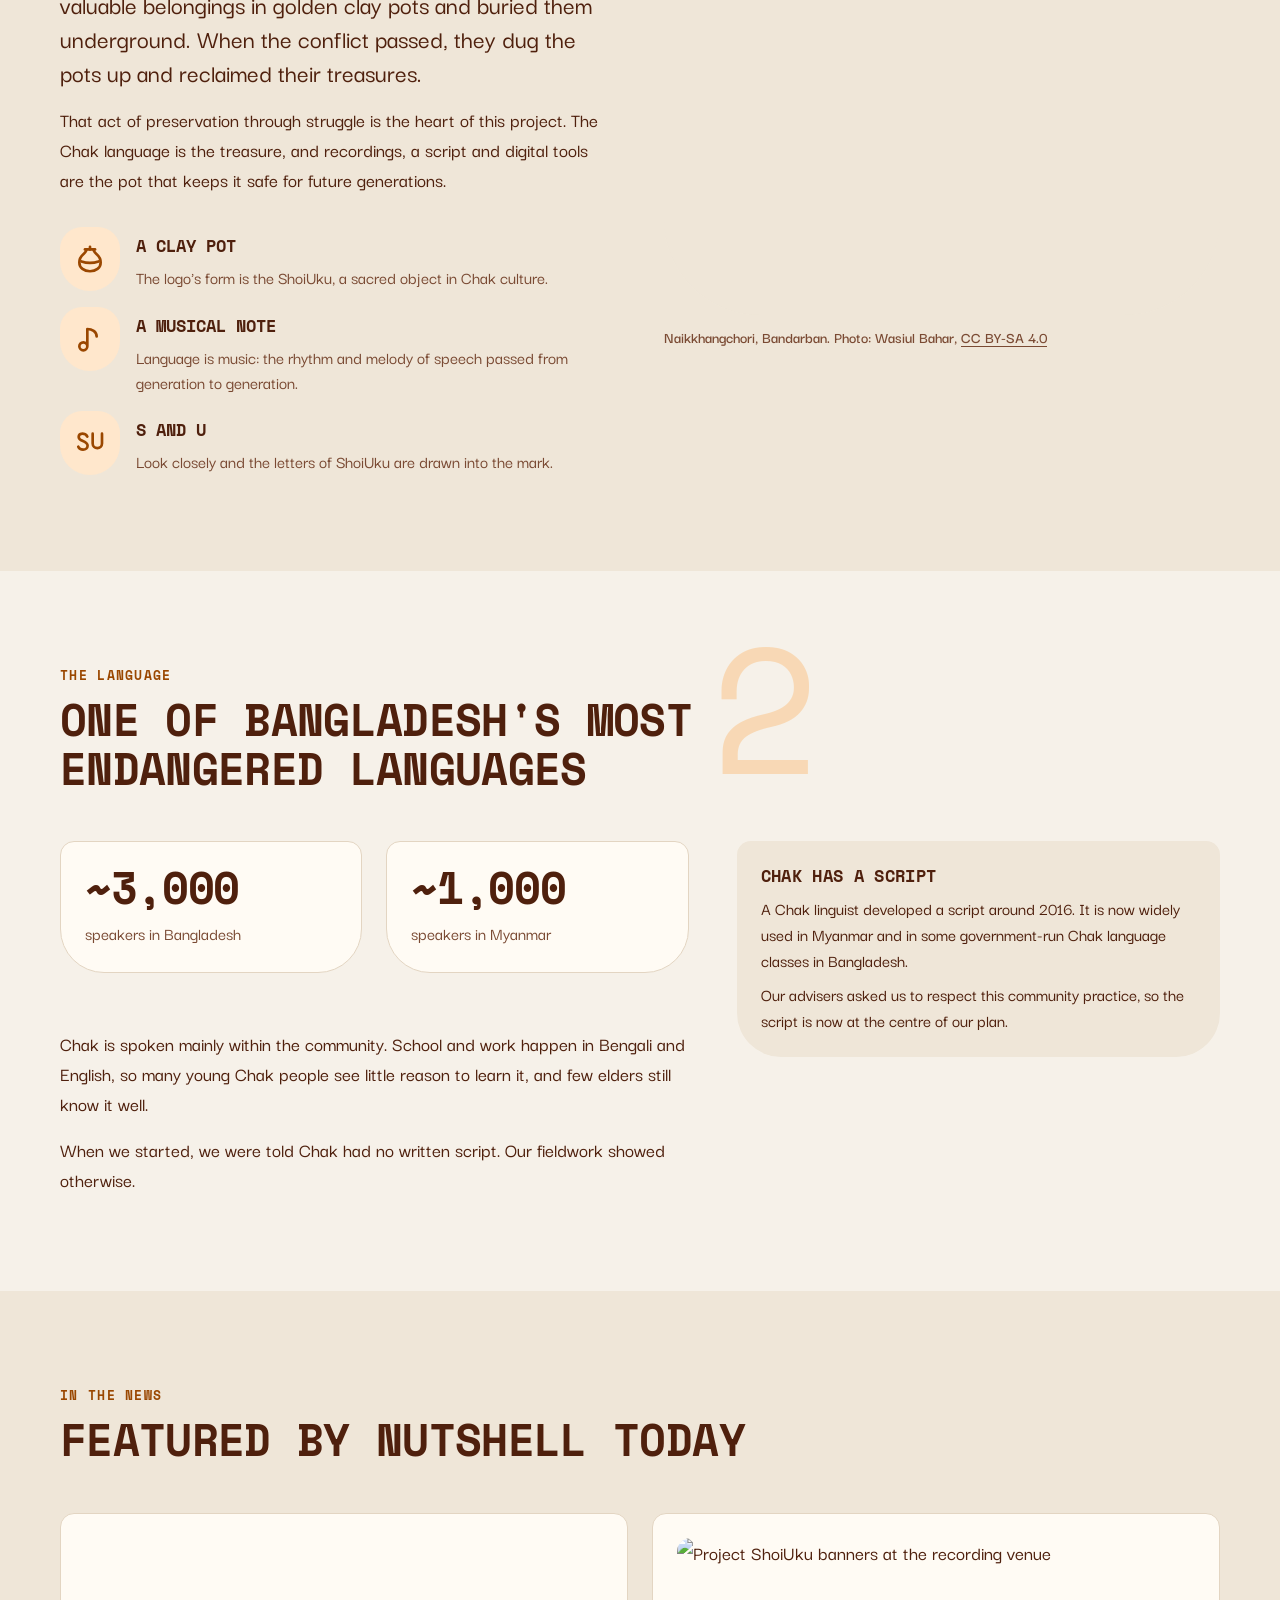
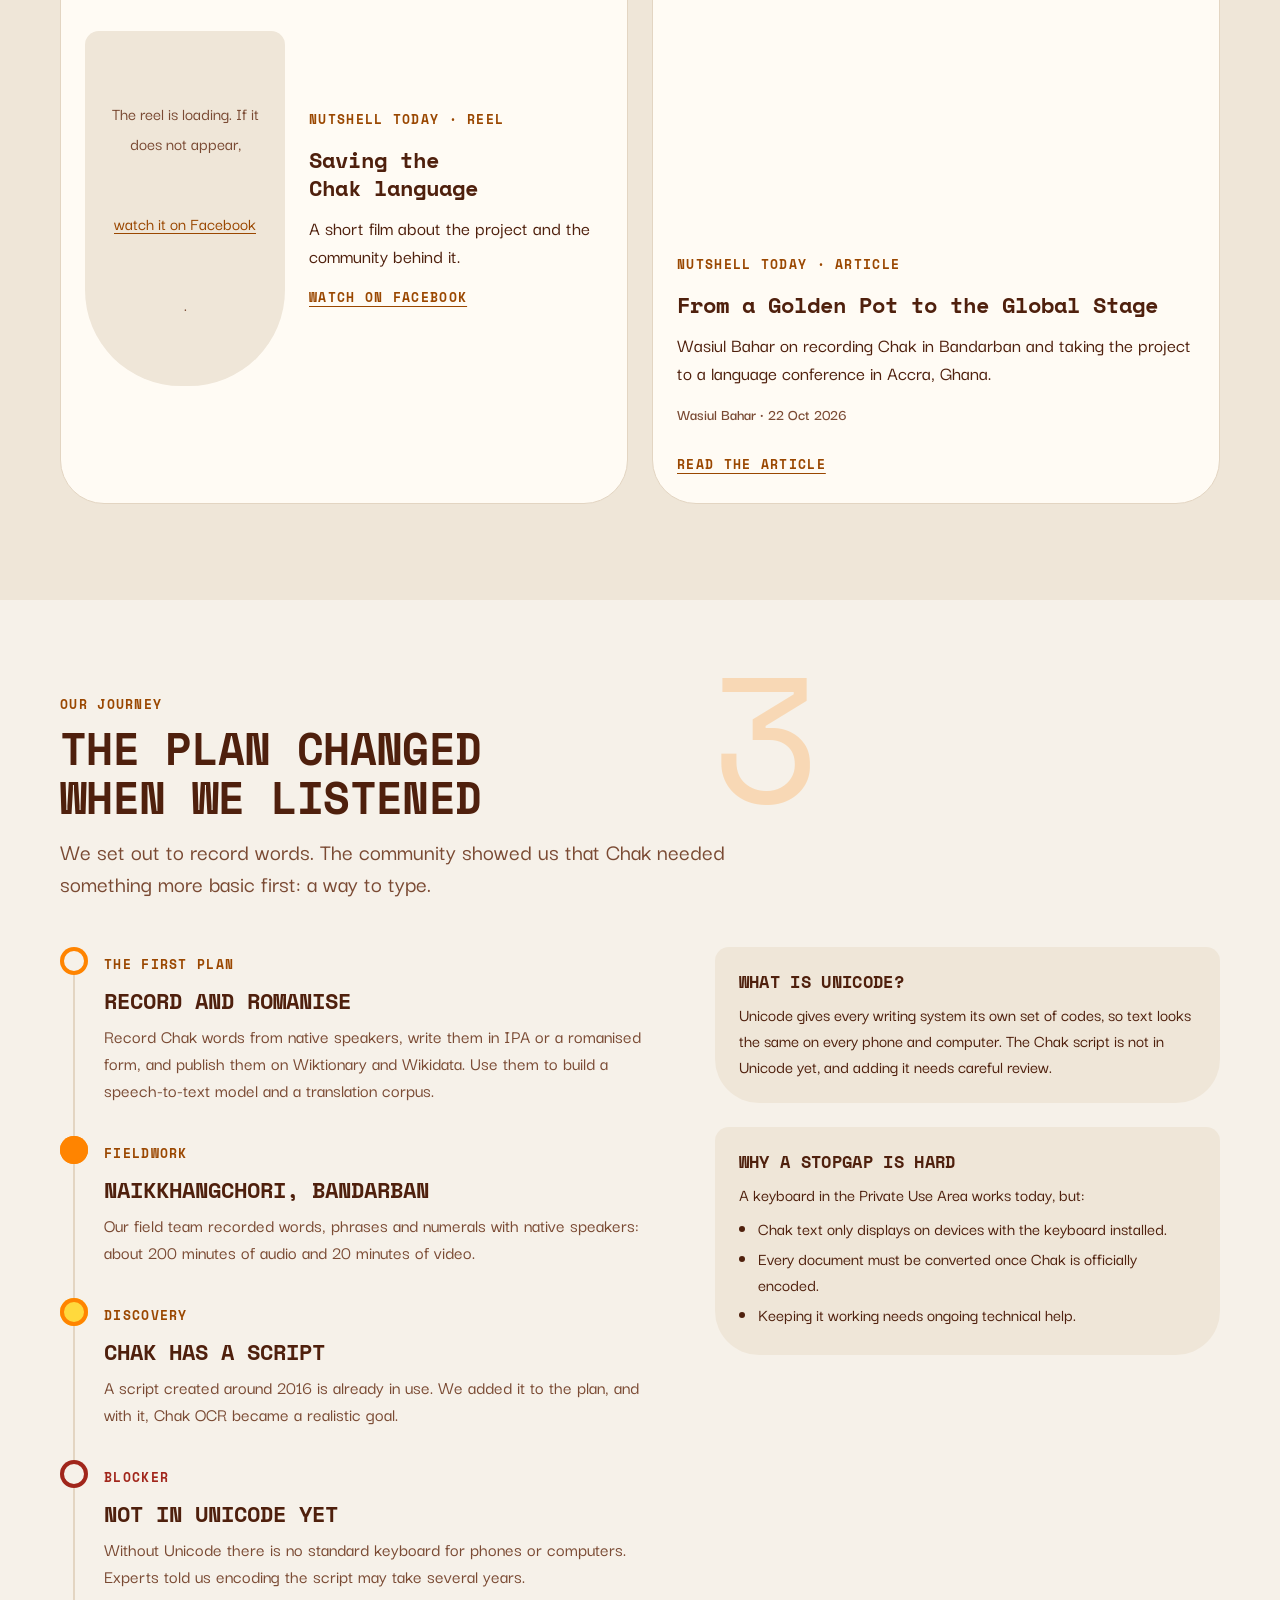
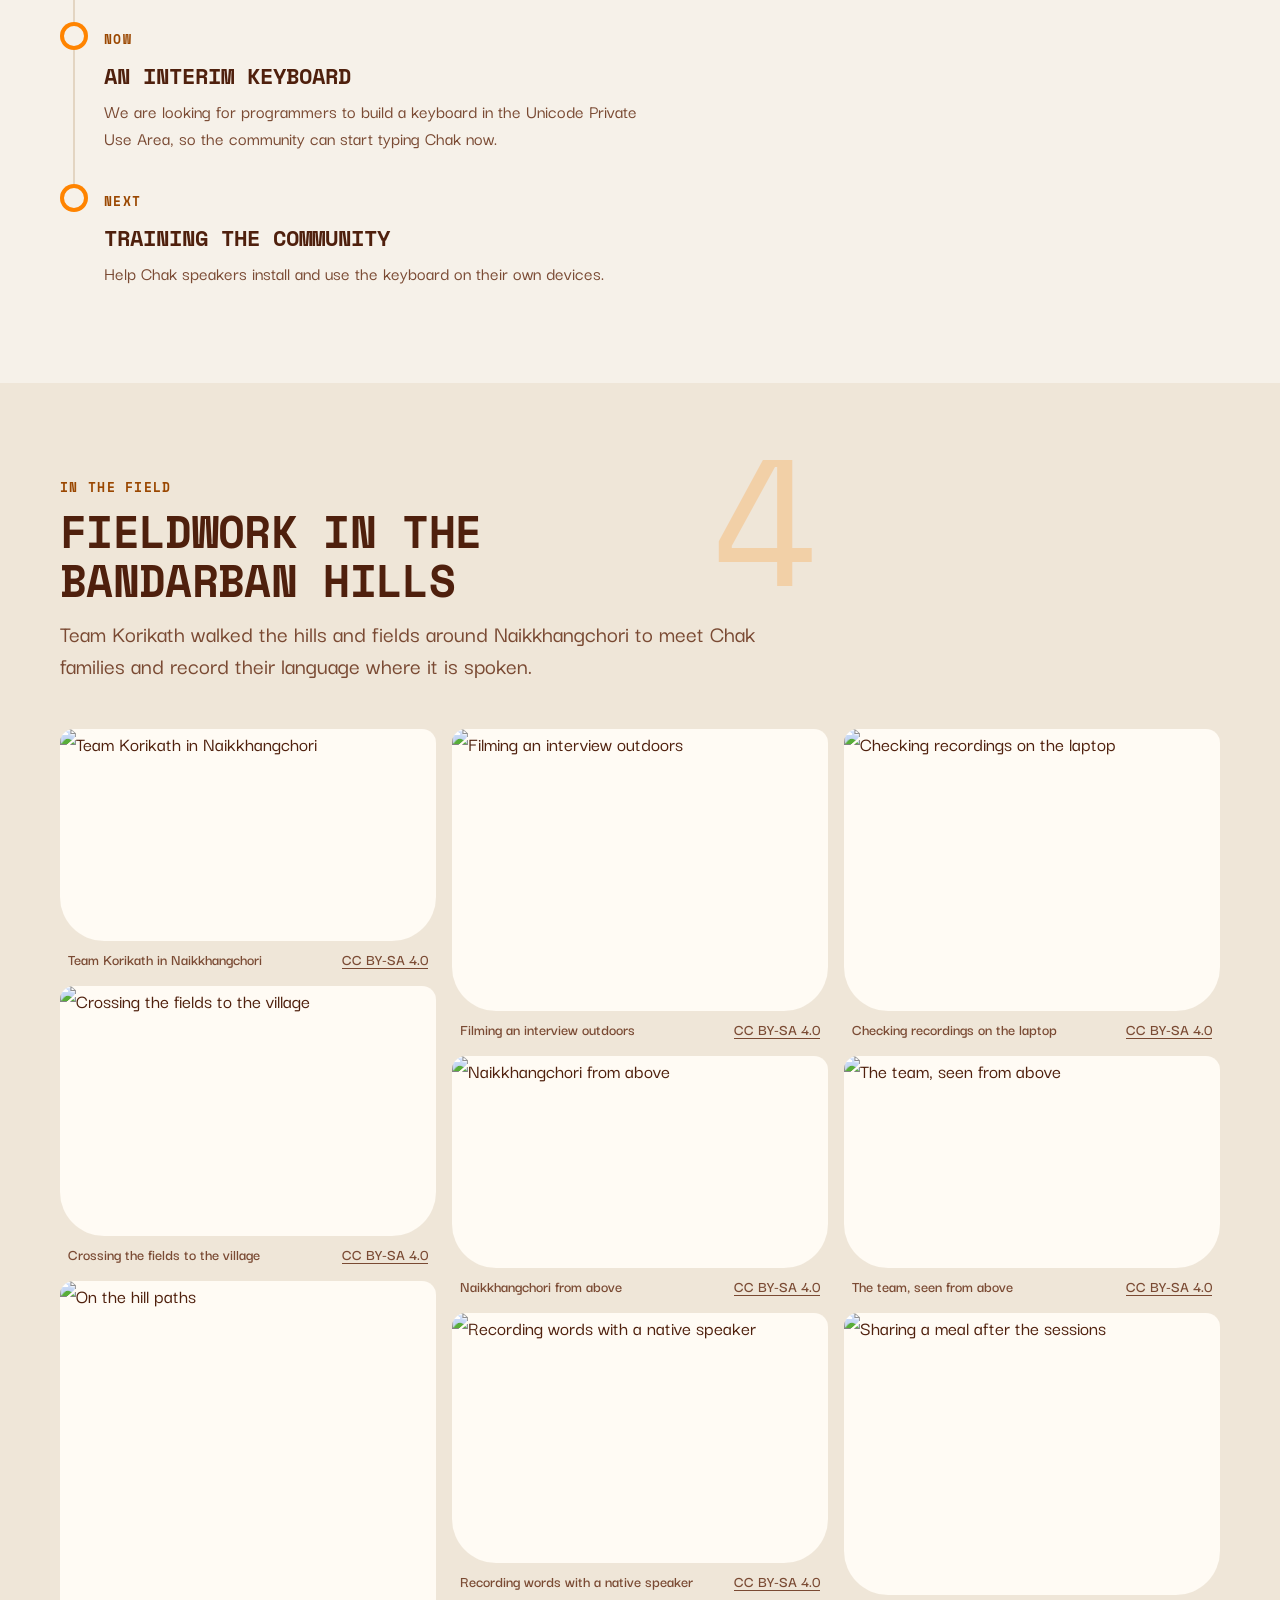
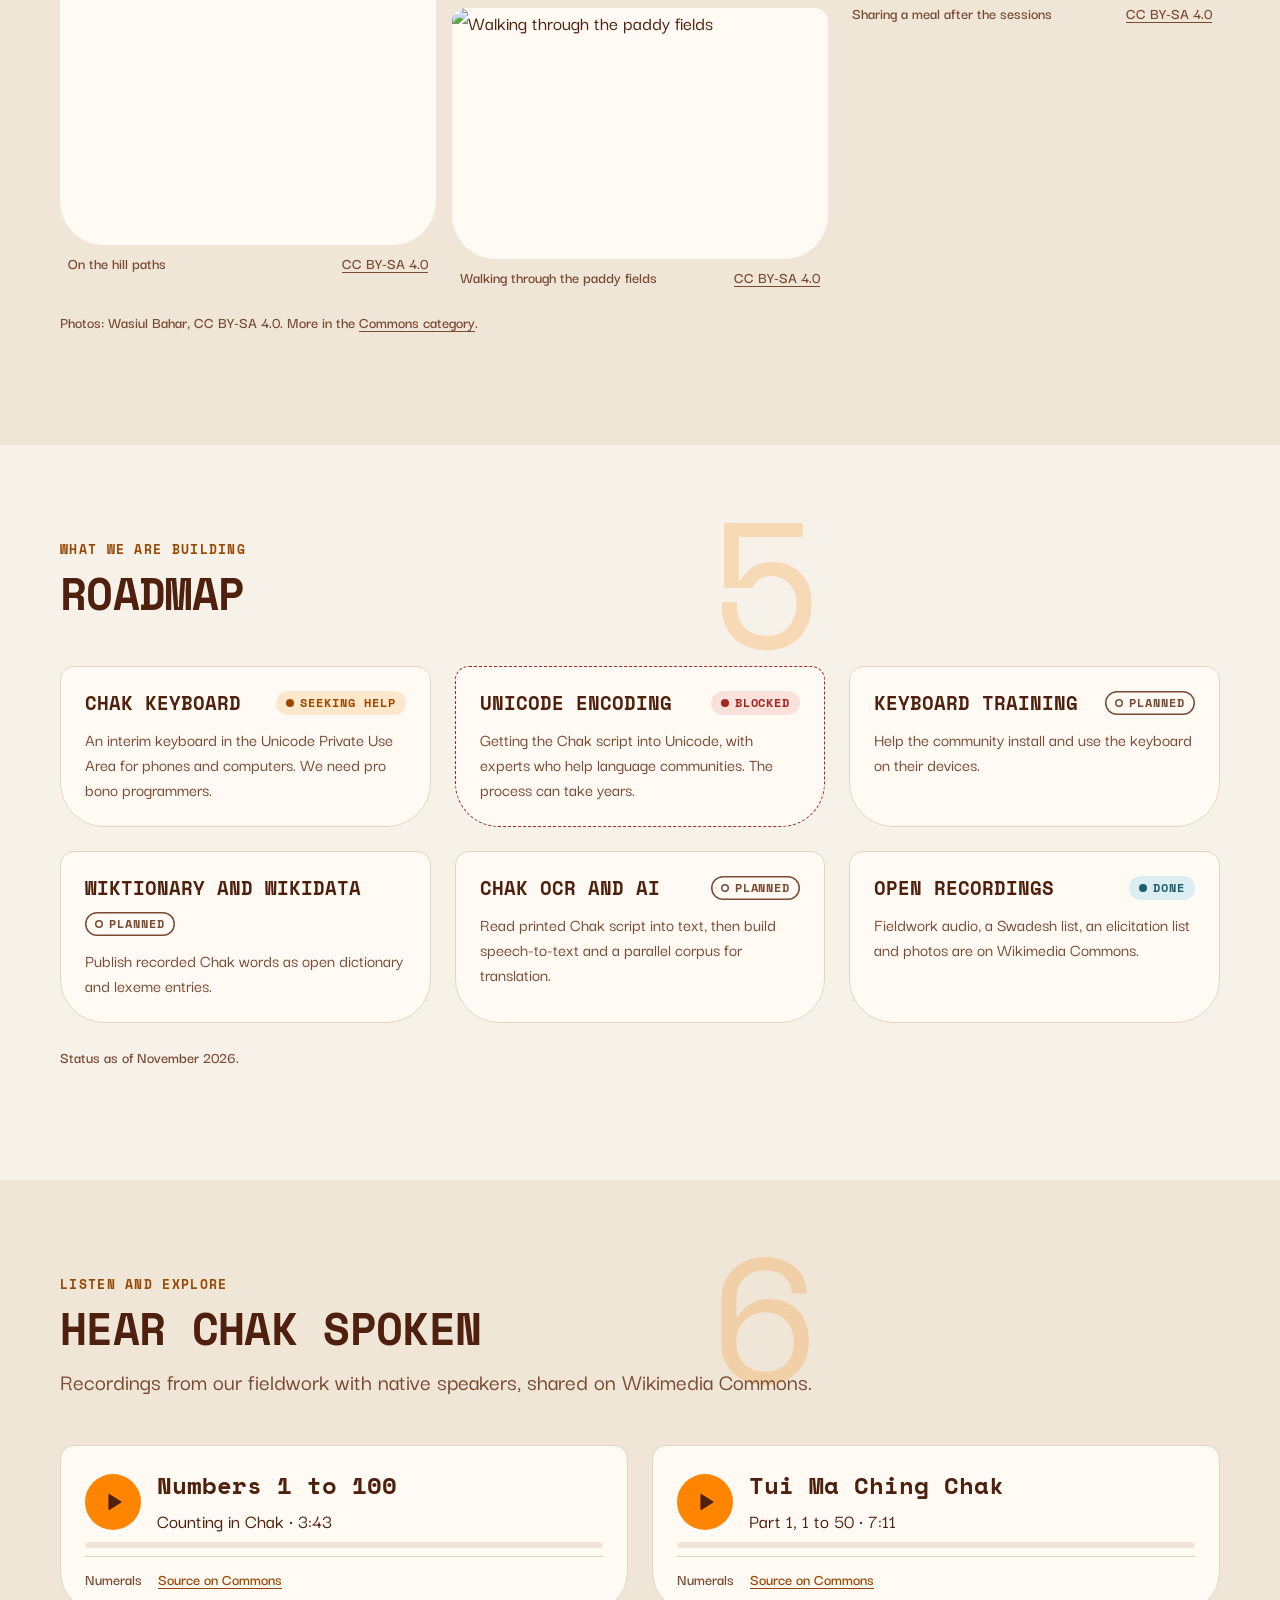
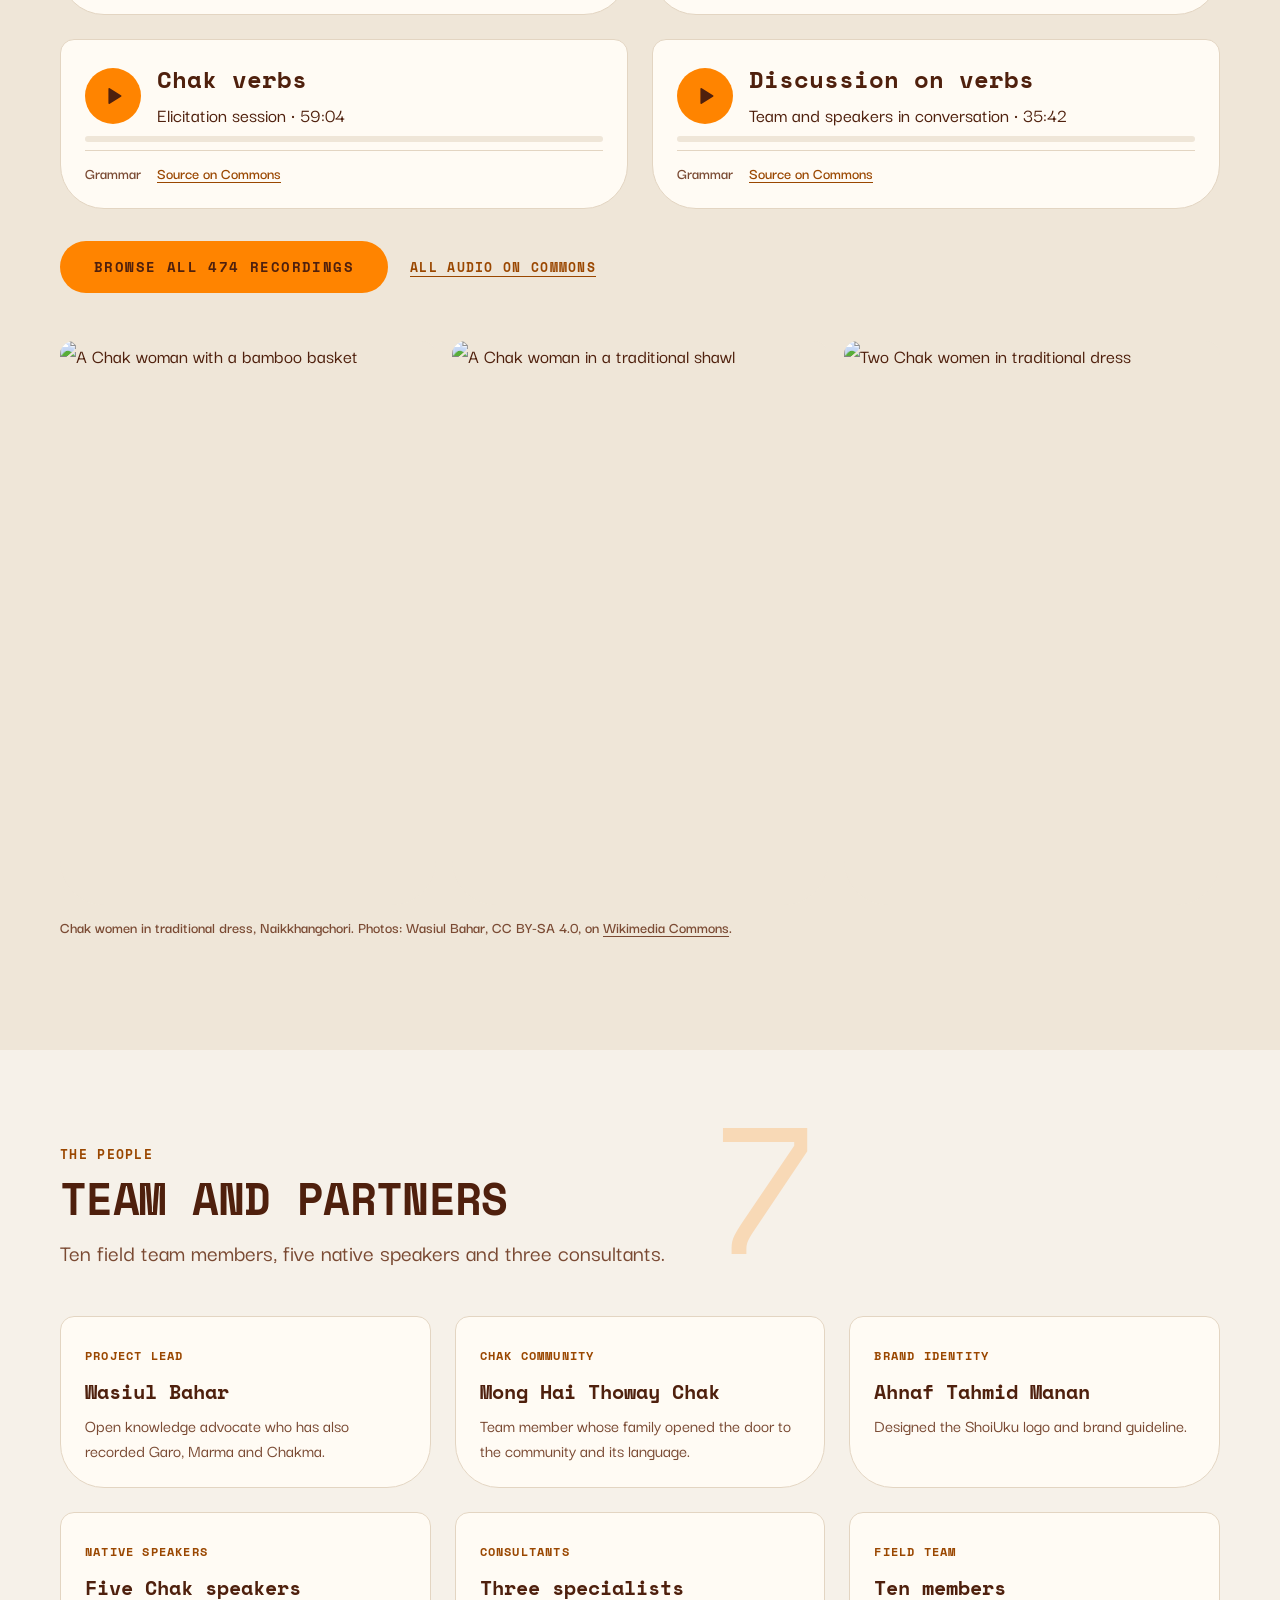
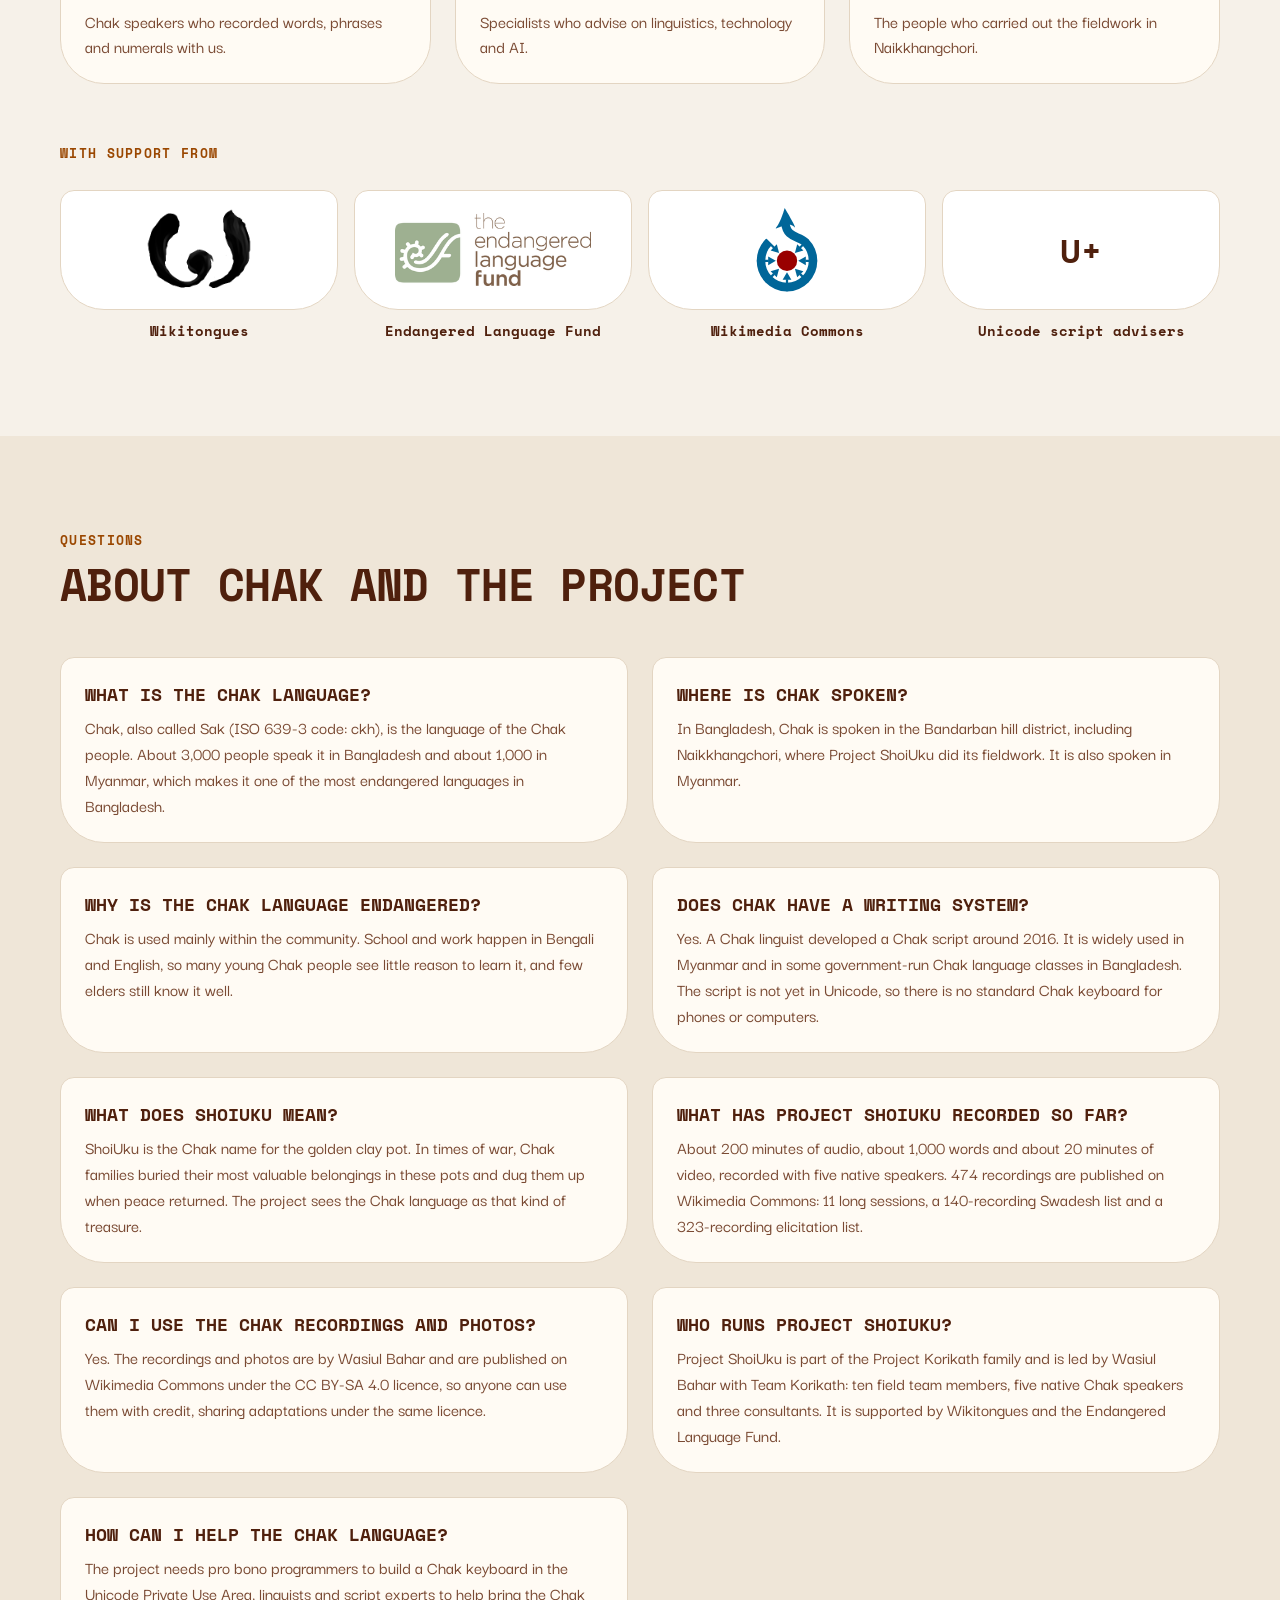
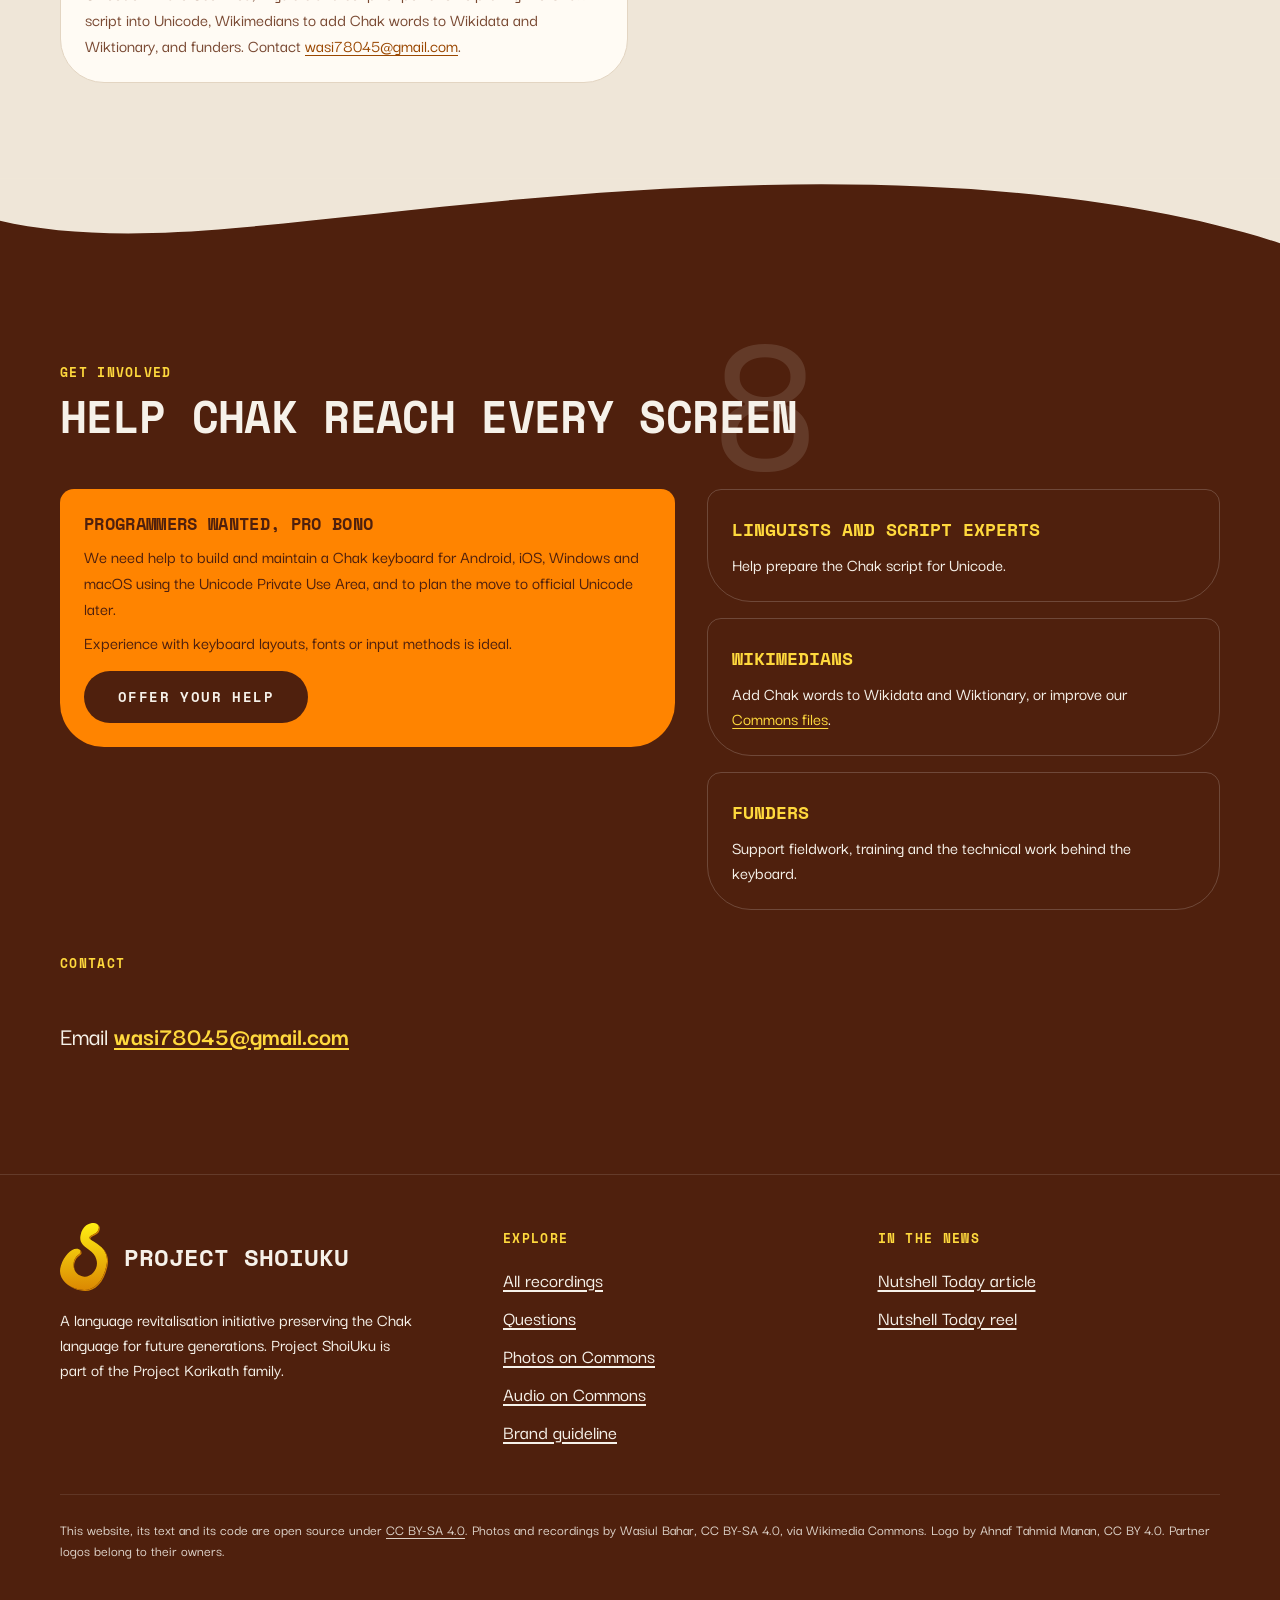
==== commit 5d42456d: "Remove the Daniel Bögre Udell credit line from the site and AI guide Co-Authored-By: Claude Opus 5.5" ====
--- a/index.html
+++ b/index.html
@@ -3,7 +3,7 @@
 <head>
 <meta charset="utf-8">
 <meta name="viewport" content="width=device-width, initial-scale=1, viewport-fit=cover">
-<title>Project ShoiUku: preserving the Chak language of Bangladesh</title>
+<title>Project ShoiUku</title>
 <meta name="description" content="Project ShoiUku records, digitises and promotes Chak (Sak), an endangered language spoken by about 4,000 people in Bangladesh and Myanmar. Listen to 474 recordings, follow the Chak keyboard and Unicode work, and help.">
 <meta name="robots" content="index, follow, max-image-preview:large, max-snippet:-1">
 <meta name="author" content="Project ShoiUku">
@@ -572,7 +572,6 @@
           <li class="partner"><a href="https://commons.wikimedia.org/wiki/Category:Project_Korikath-ShoiUku" target="_blank" rel="noopener"><span class="partner-logo"><img src="assets/img/partners/wikimedia-commons.svg" alt="" width="70" height="94"></span><span class="partner-name">Wikimedia Commons</span></a></li>
           <li class="partner"><span class="partner-logo partner-logo-text" aria-hidden="true">U+</span><span class="partner-name">Unicode script advisers</span></li>
         </ul>
-        <p class="caption">Daniel Bögre Udell of Wikitongues connected us with experts who help communities add their scripts to Unicode.</p>
       </div>
     </div>
   </section>
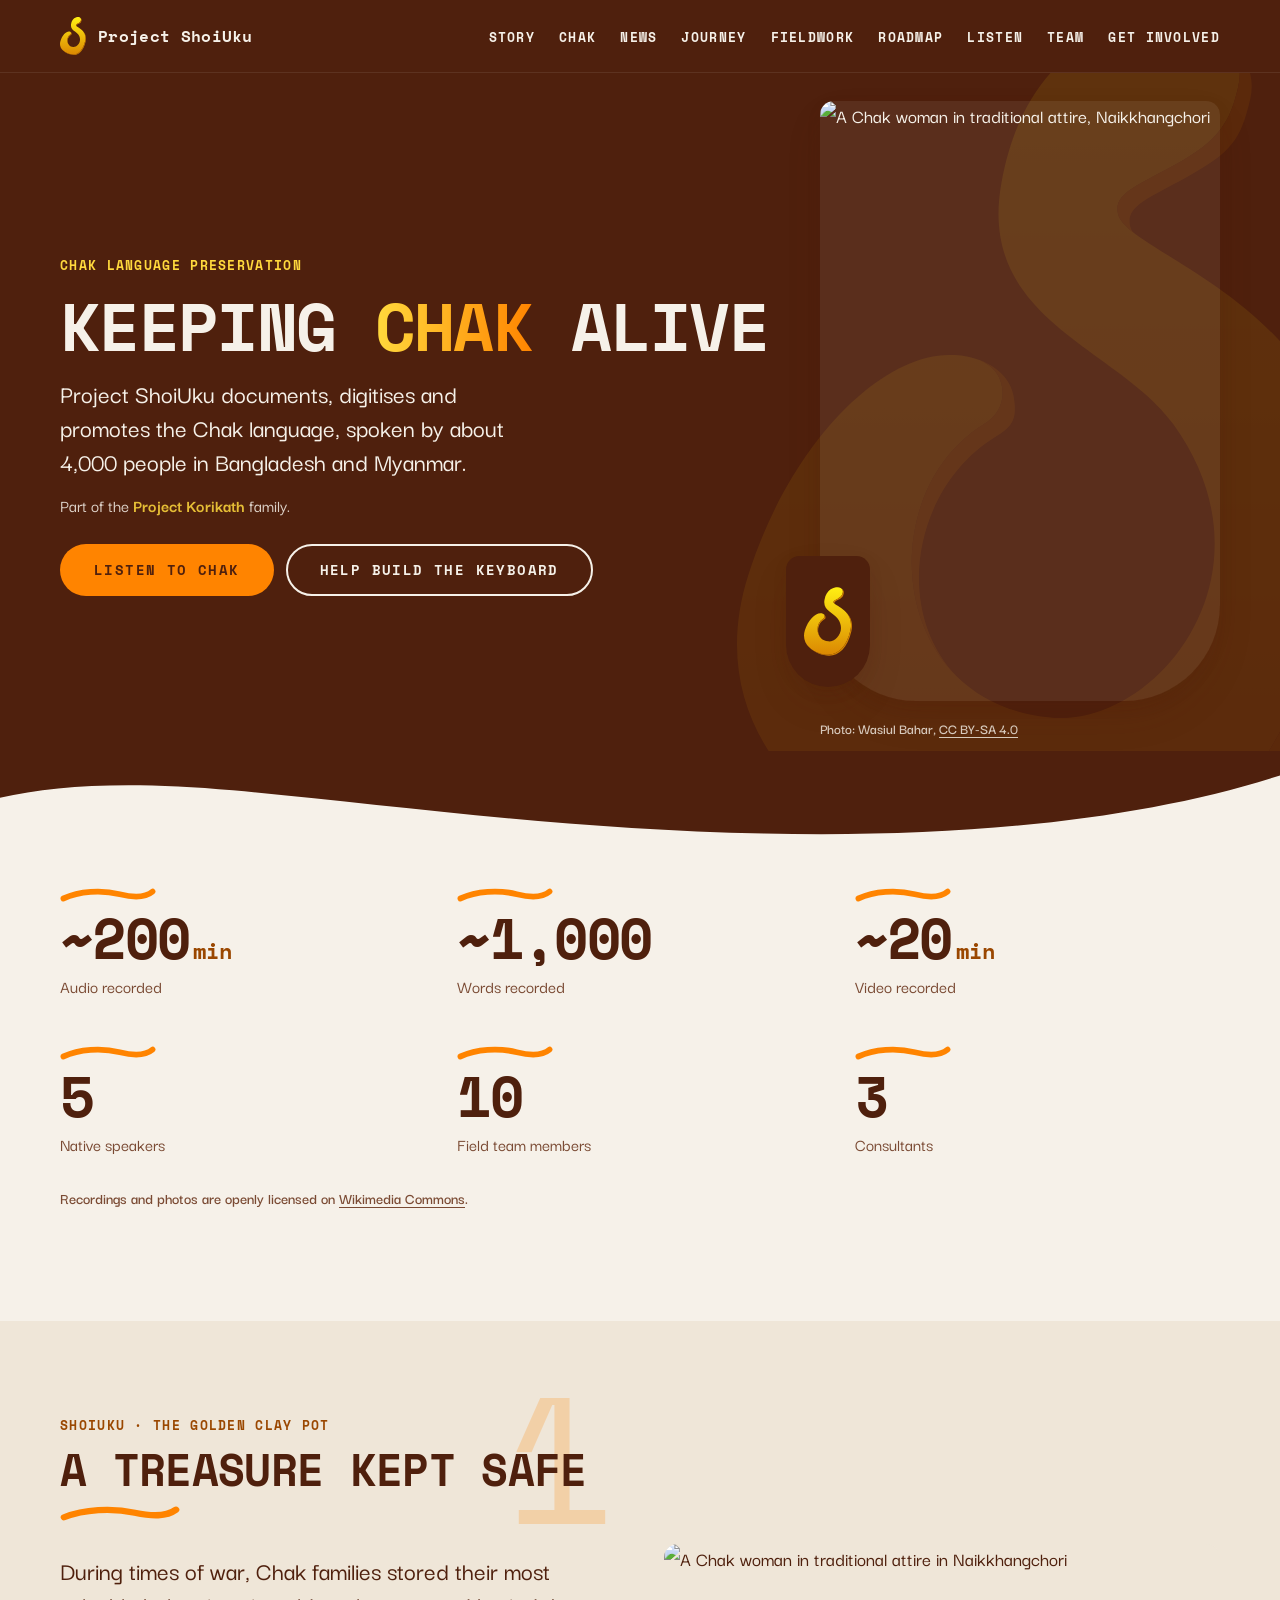
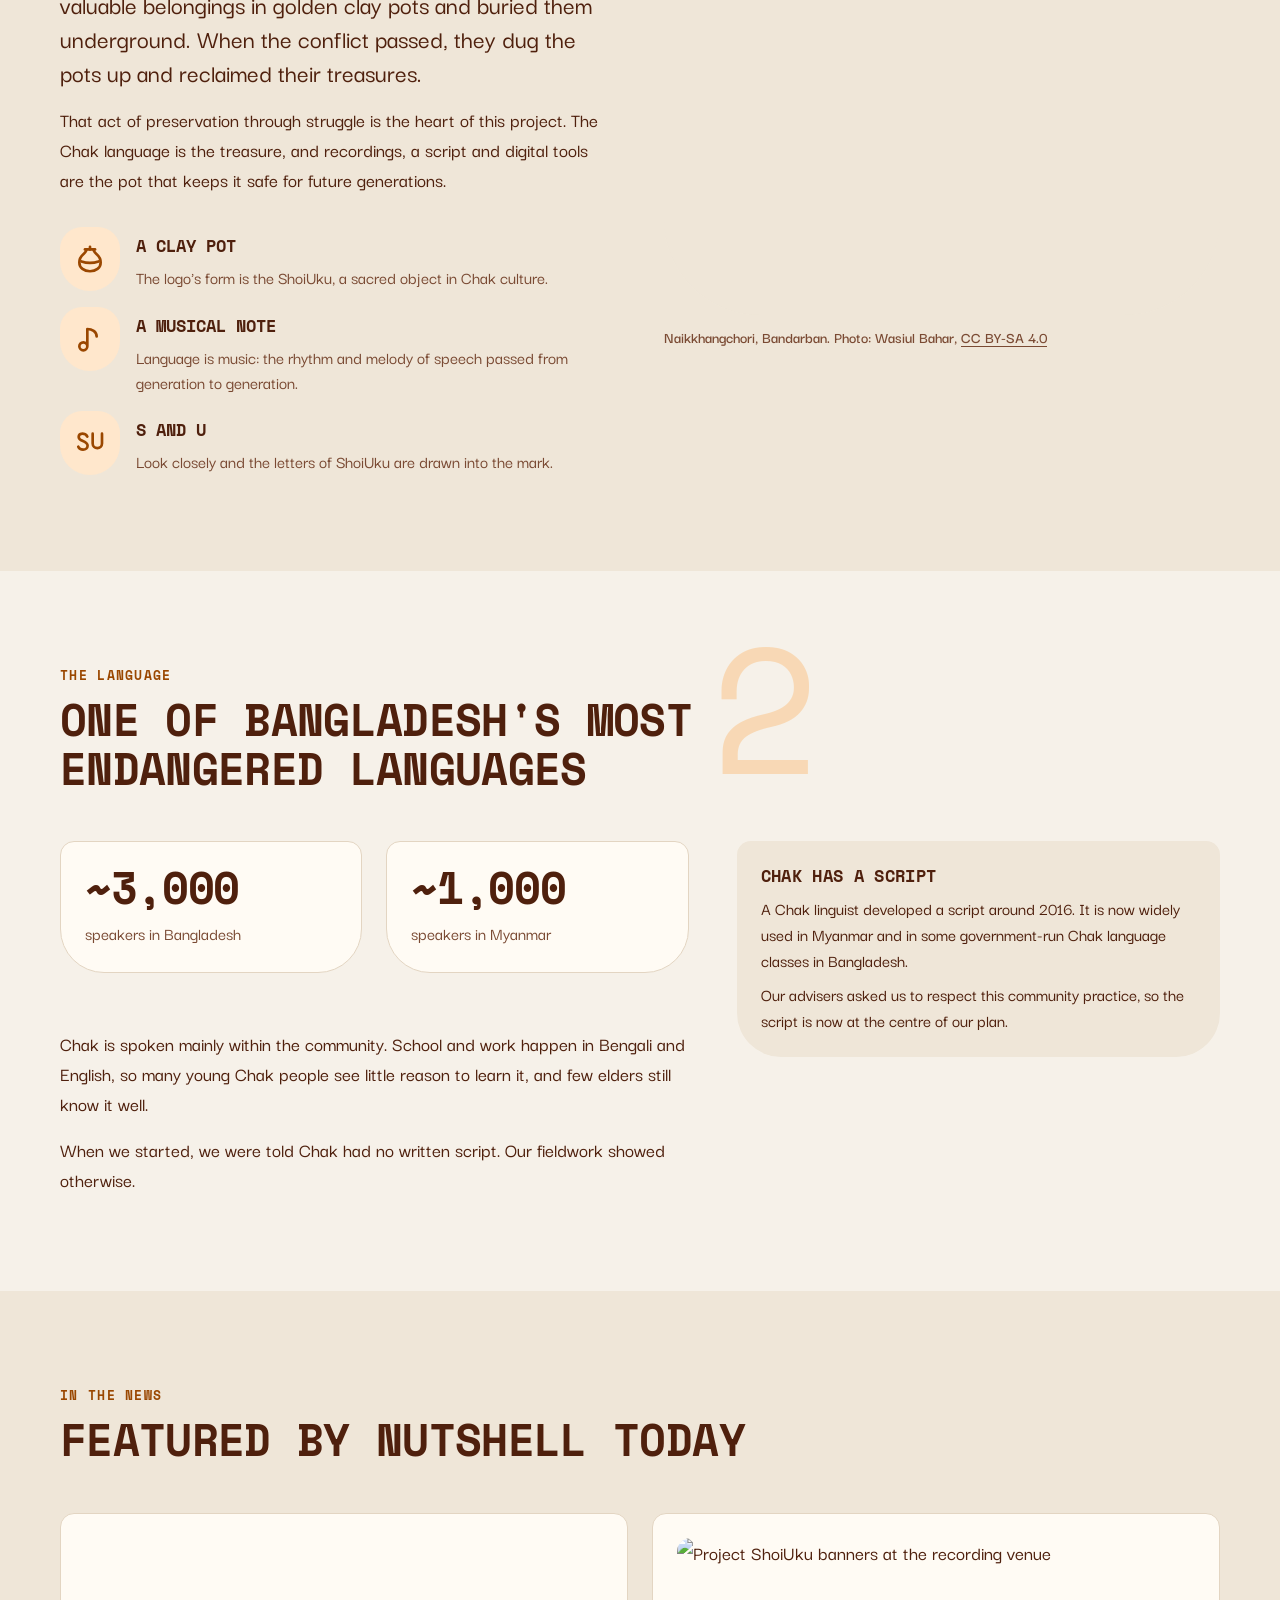
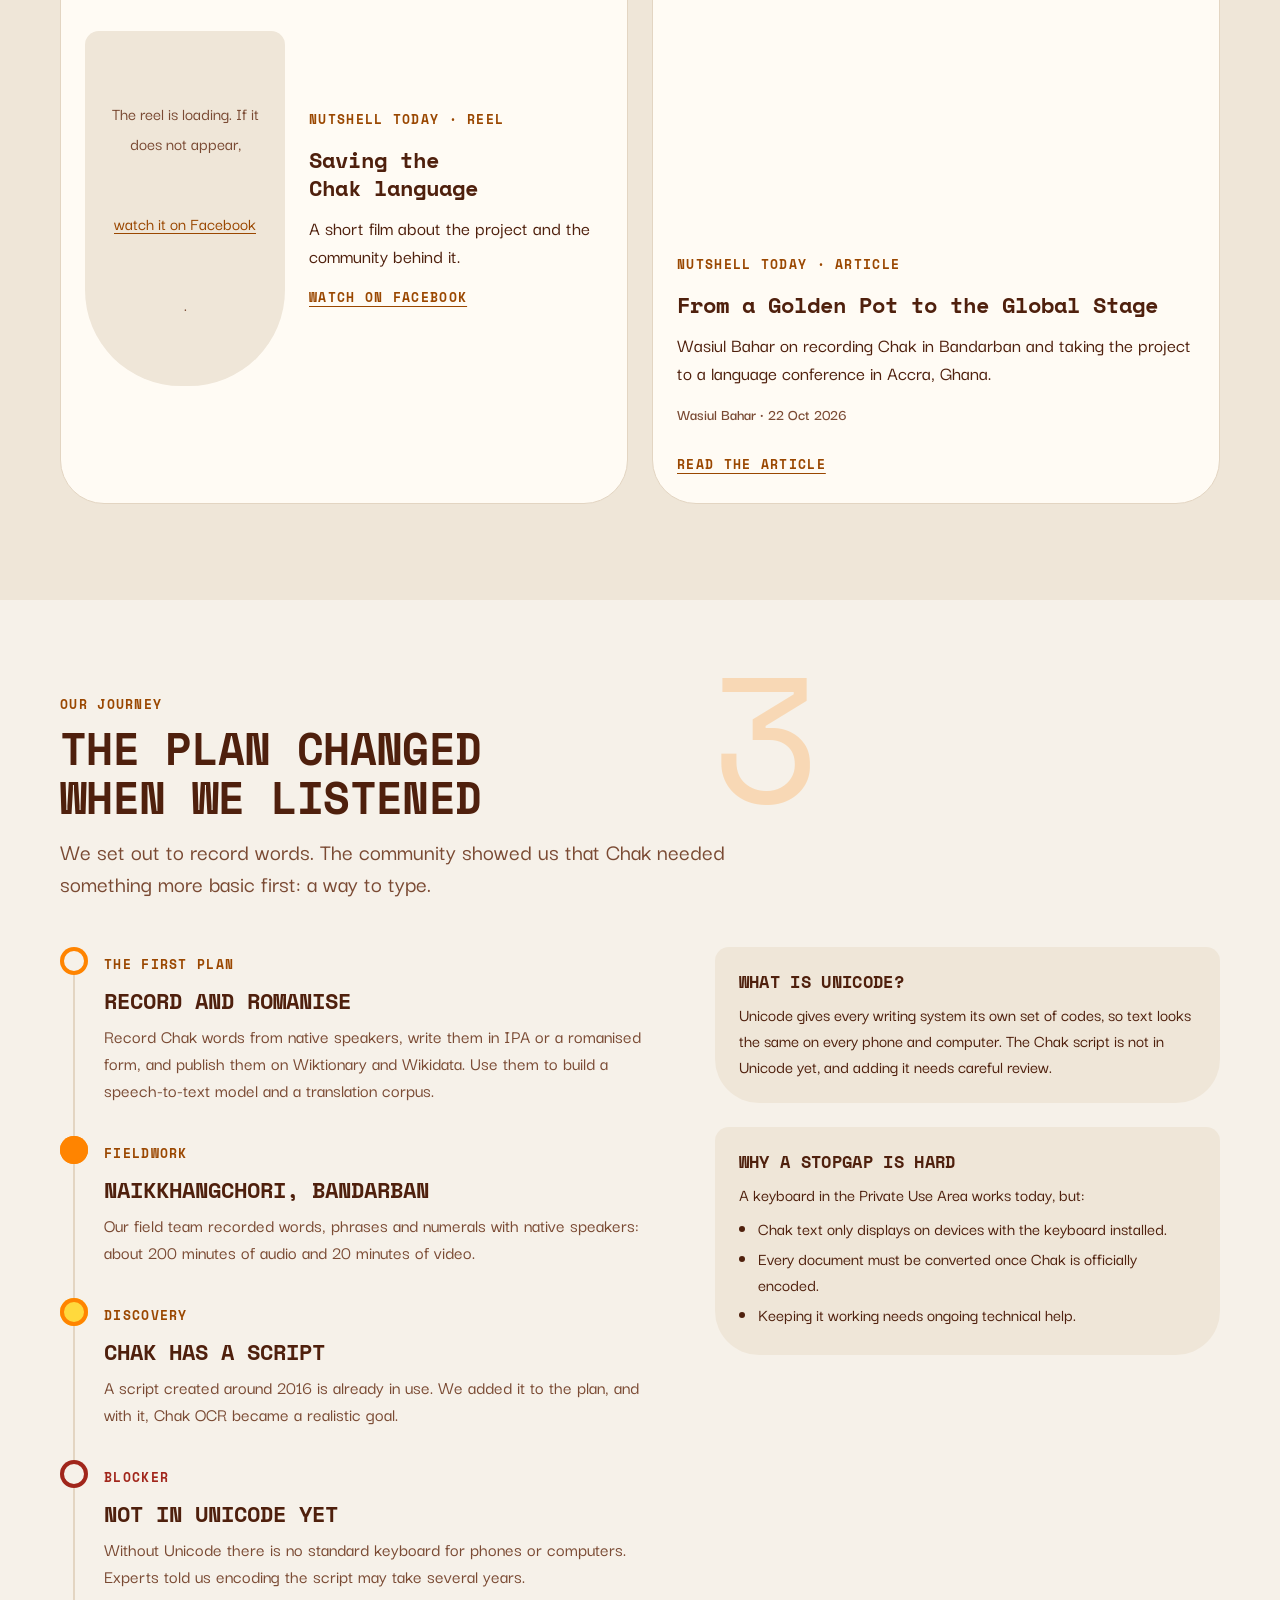
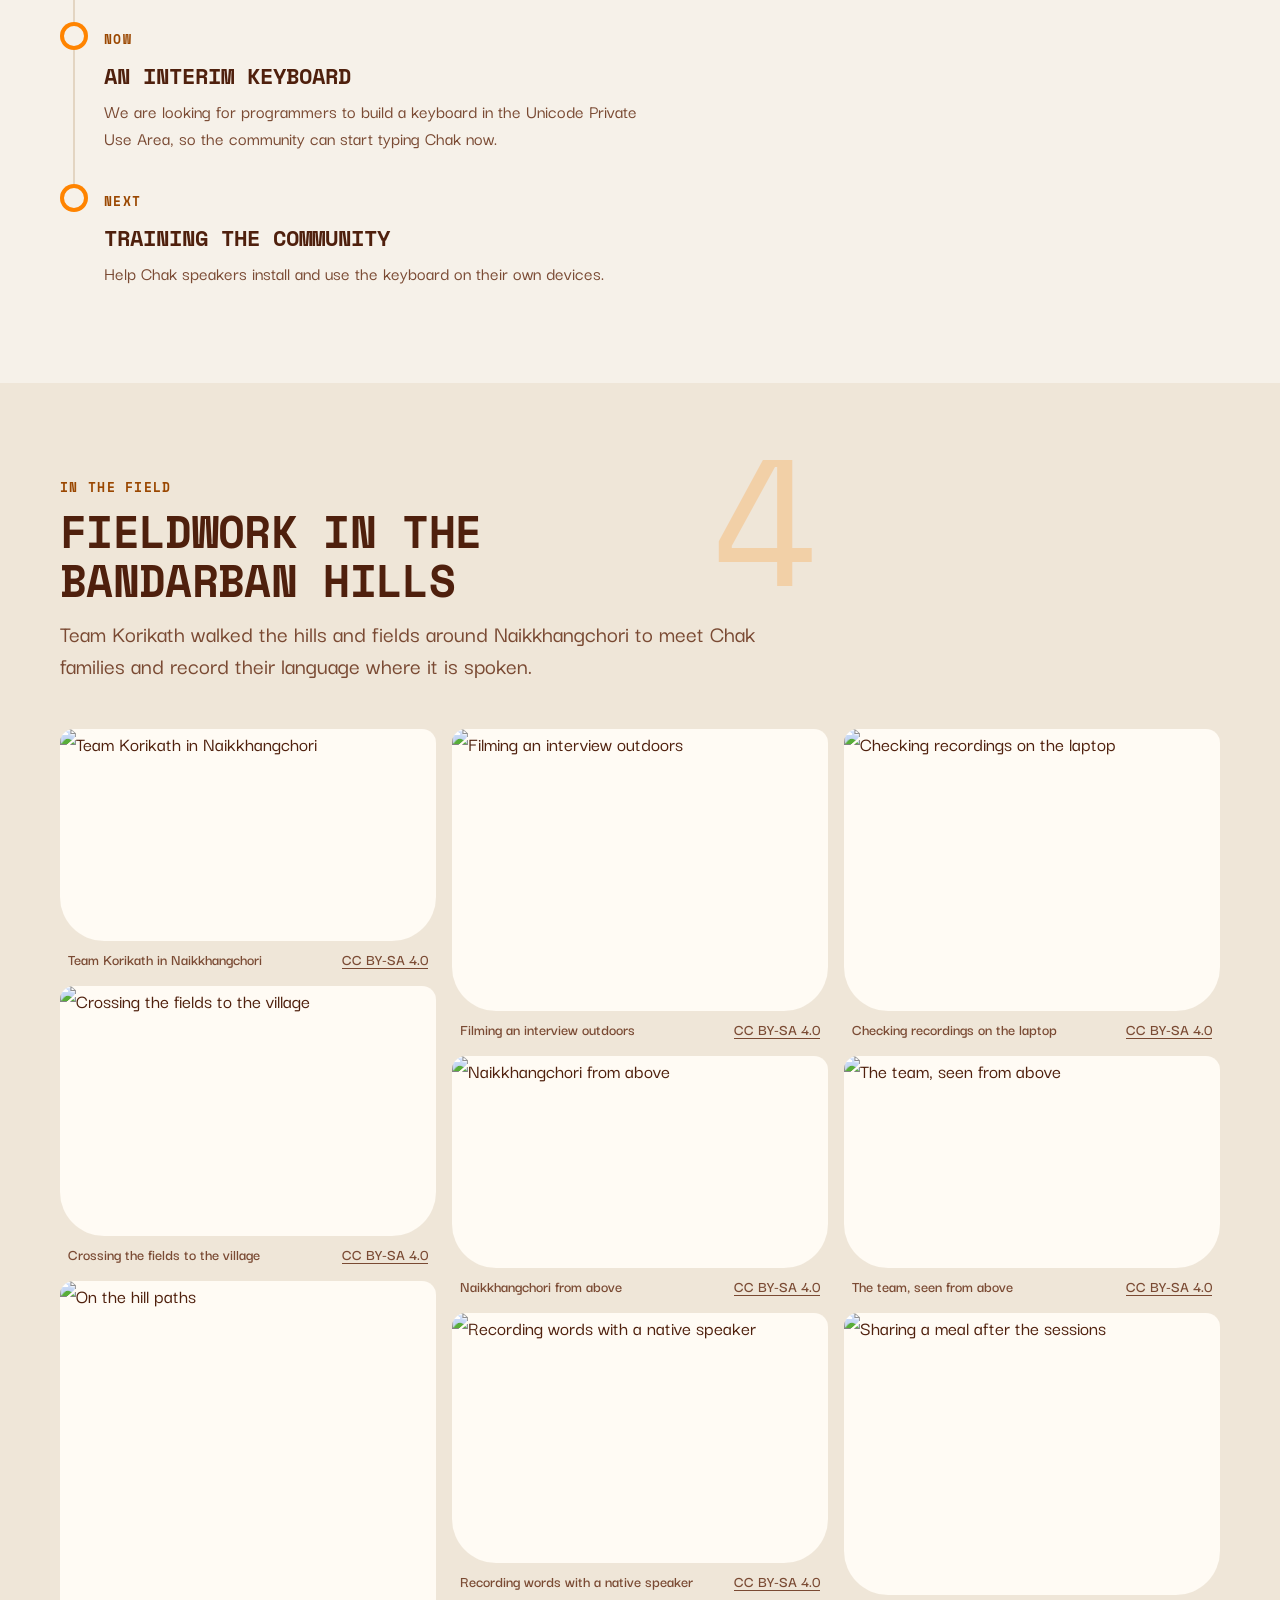
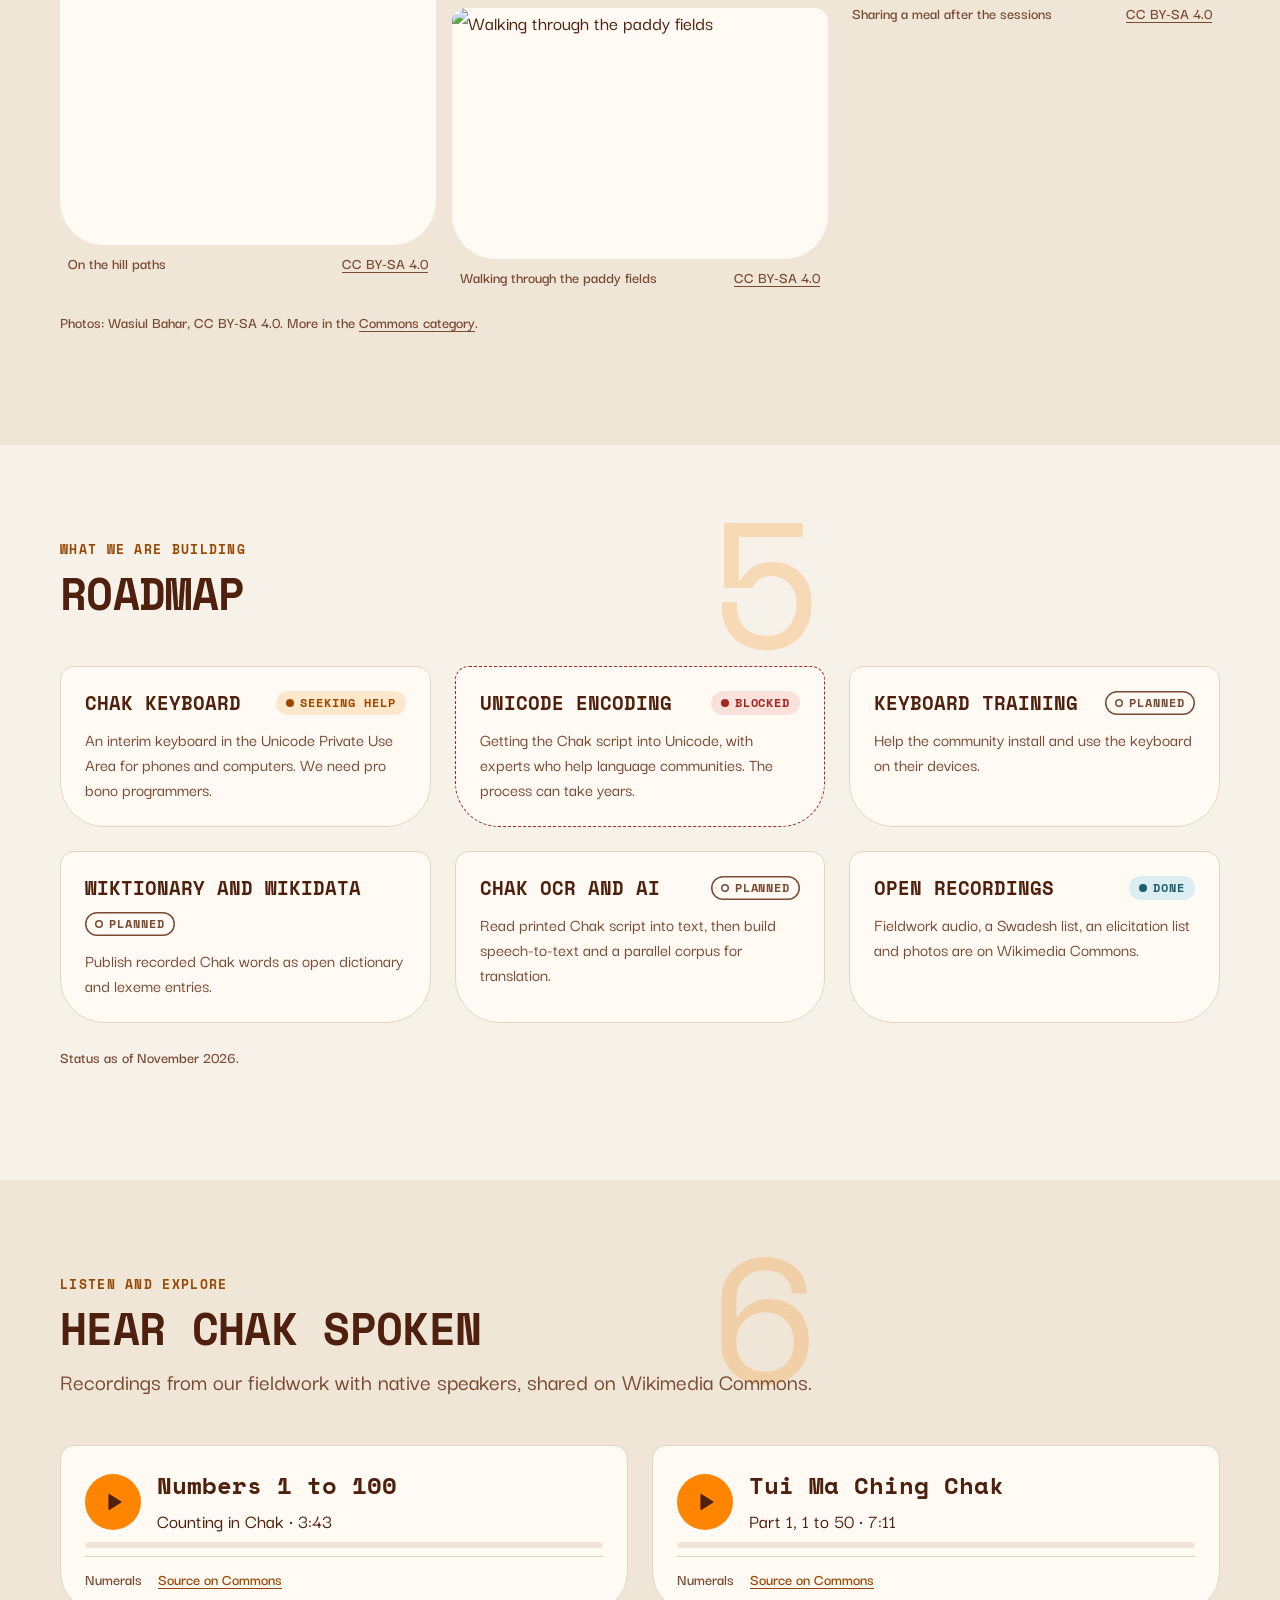
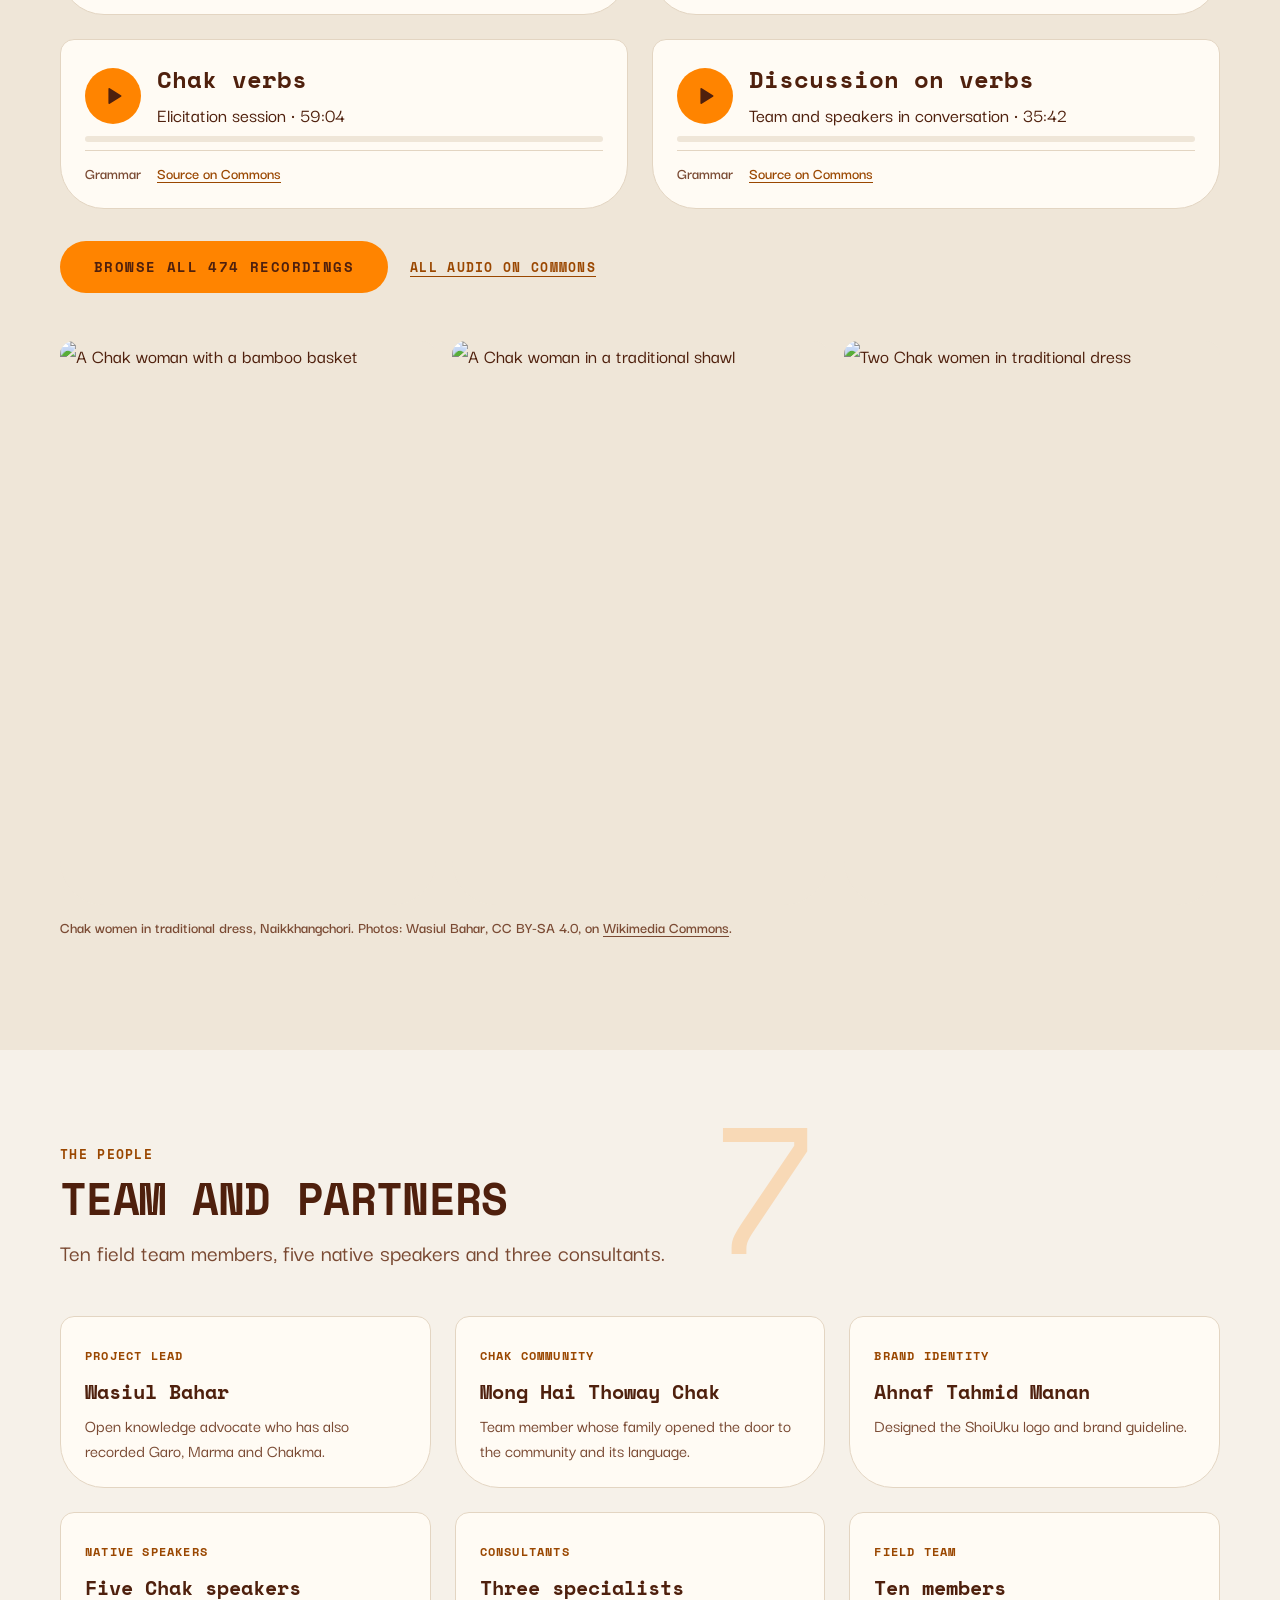
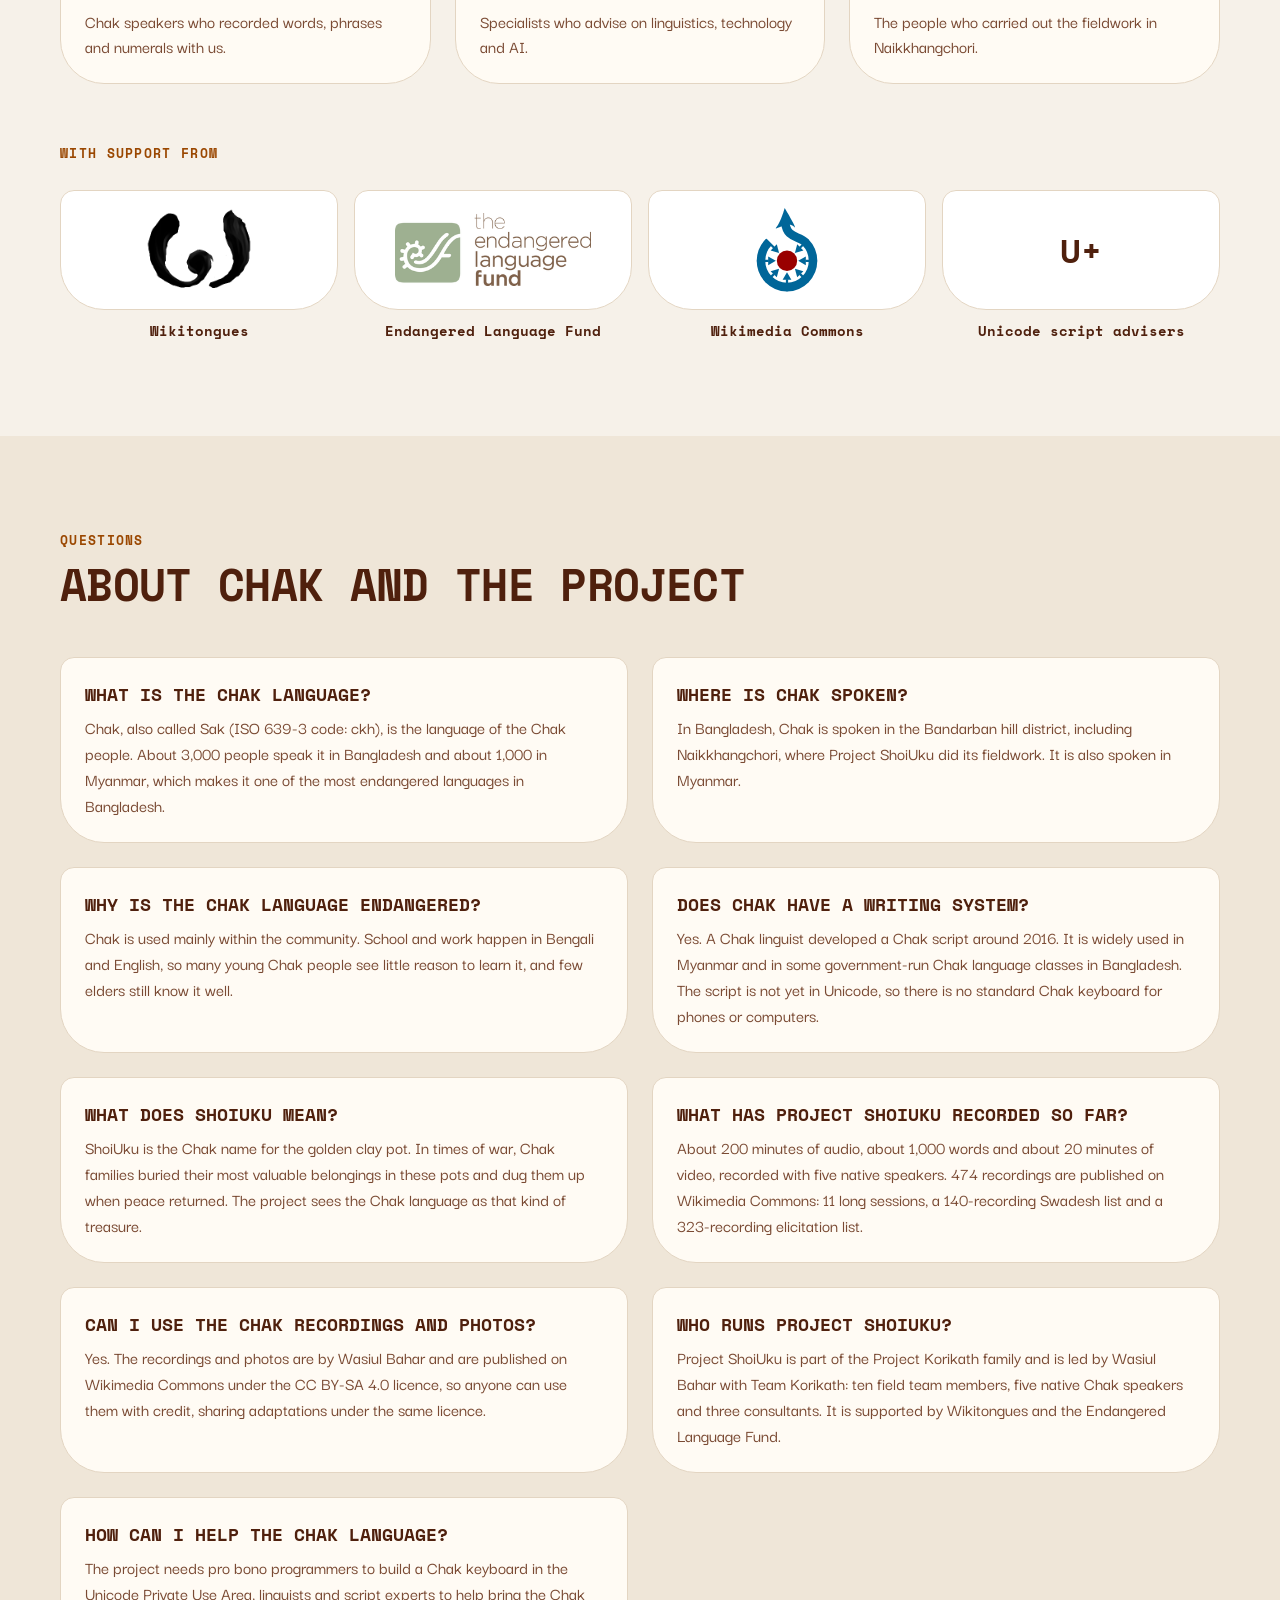
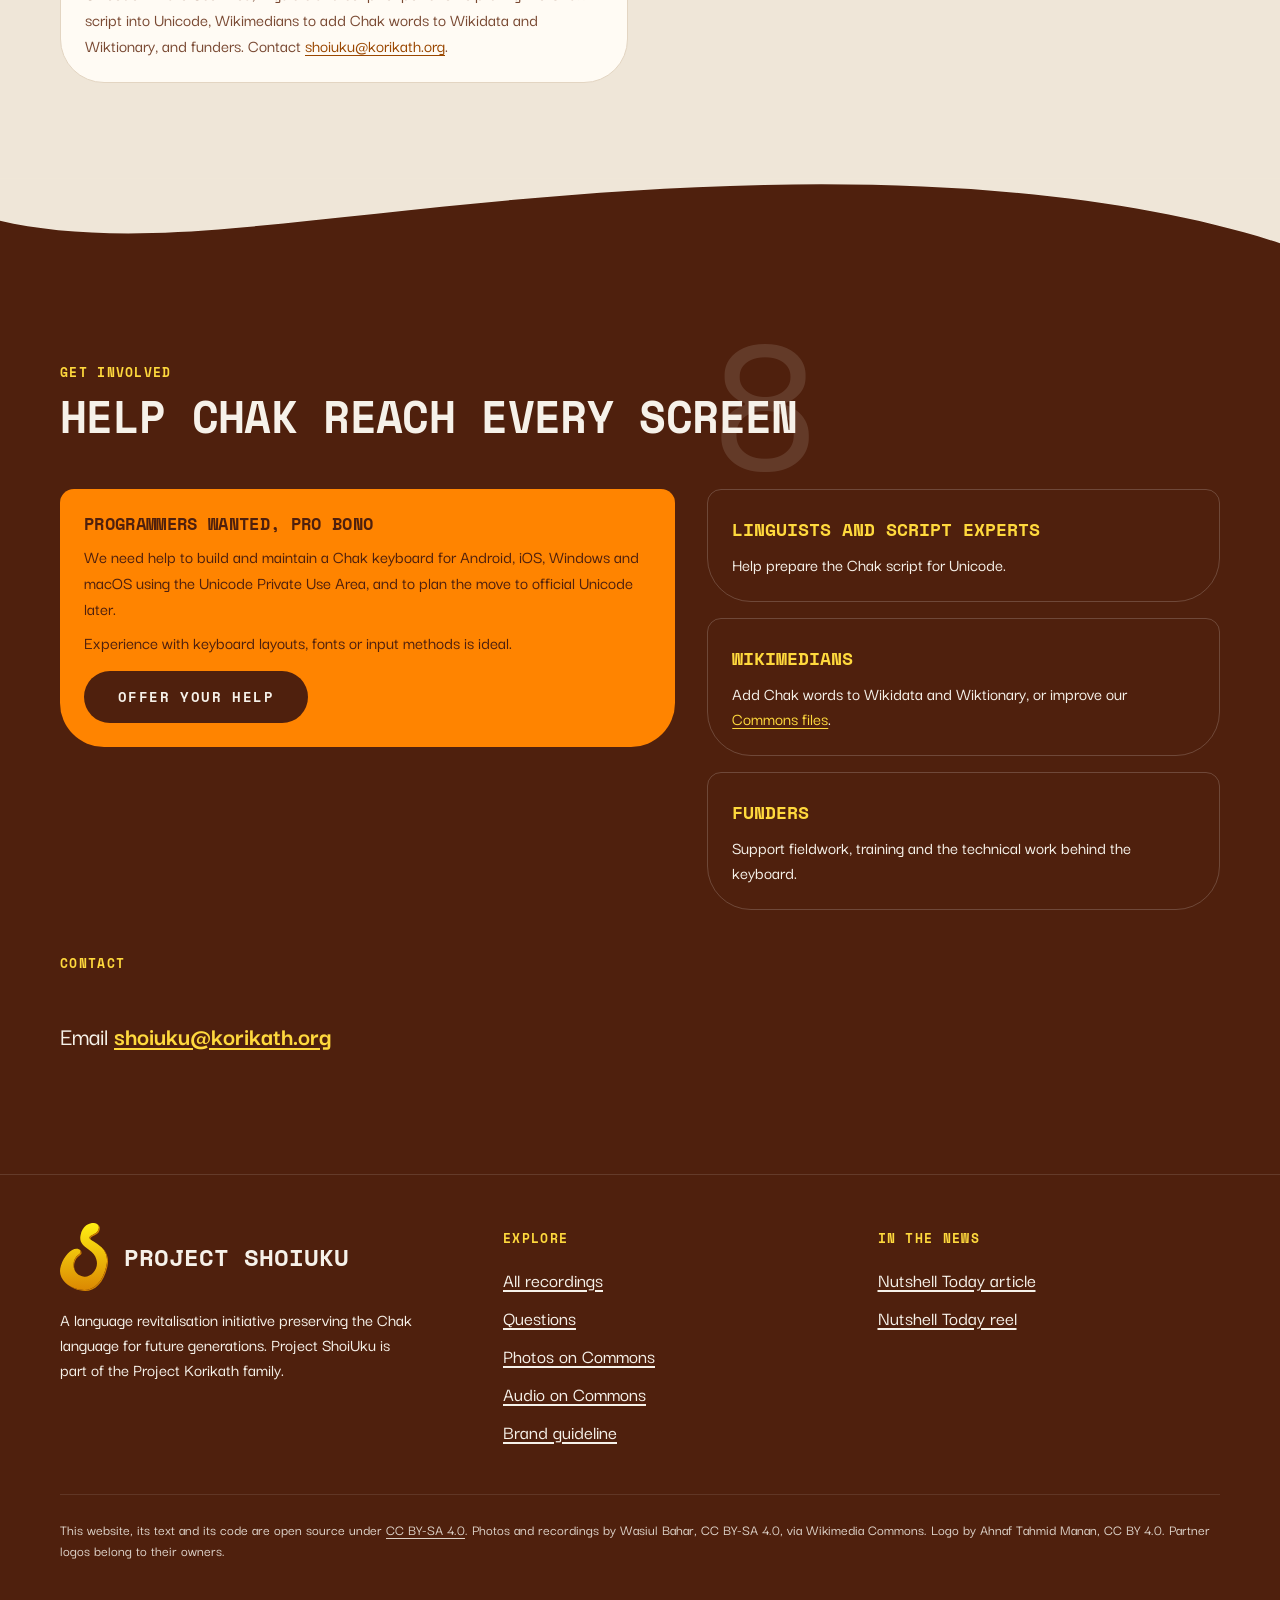
==== commit f565c526: "Use shoiuku@korikath.org as the contact email Updates the contact section, FAQ, Offer your help butt" ====
--- a/index.html
+++ b/index.html
@@ -59,7 +59,7 @@
    "url": "https://shoiuku.korikath.org/",
    "logo": "https://shoiuku.korikath.org/assets/img/icon-512.png",
    "image": "https://shoiuku.korikath.org/assets/img/og-image.png",
-   "email": "wasi78045@gmail.com",
+   "email": "shoiuku@korikath.org",
    "description": "A language revitalisation project that records, digitises and promotes the endangered Chak language of Bangladesh and Myanmar.",
    "parentOrganization": {
     "@type": "Organization",
@@ -233,7 +233,7 @@
      "name": "How can I help the Chak language?",
      "acceptedAnswer": {
       "@type": "Answer",
-      "text": "The project needs pro bono programmers to build a Chak keyboard in the Unicode Private Use Area, linguists and script experts to help bring the Chak script into Unicode, Wikimedians to add Chak words to Wikidata and Wiktionary, and funders. Contact wasi78045@gmail.com."
+      "text": "The project needs pro bono programmers to build a Chak keyboard in the Unicode Private Use Area, linguists and script experts to help bring the Chak script into Unicode, Wikimedians to add Chak words to Wikidata and Wiktionary, and funders. Contact shoiuku@korikath.org."
      }
     }
    ]
@@ -592,7 +592,7 @@
         <div class="faq-item"><h3>What has Project ShoiUku recorded so far?</h3><p>About 200 minutes of audio, about 1,000 words and about 20 minutes of video, recorded with five native speakers. 474 recordings are published on Wikimedia Commons: 11 long sessions, a 140-recording Swadesh list and a 323-recording elicitation list.</p></div>
         <div class="faq-item"><h3>Can I use the Chak recordings and photos?</h3><p>Yes. The recordings and photos are by Wasiul Bahar and are published on Wikimedia Commons under the CC BY-SA 4.0 licence, so anyone can use them with credit, sharing adaptations under the same licence.</p></div>
         <div class="faq-item"><h3>Who runs Project ShoiUku?</h3><p>Project ShoiUku is part of the Project Korikath family and is led by Wasiul Bahar with Team Korikath: ten field team members, five native Chak speakers and three consultants. It is supported by Wikitongues and the Endangered Language Fund.</p></div>
-        <div class="faq-item"><h3>How can I help the Chak language?</h3><p>The project needs pro bono programmers to build a Chak keyboard in the Unicode Private Use Area, linguists and script experts to help bring the Chak script into Unicode, Wikimedians to add Chak words to Wikidata and Wiktionary, and funders. Contact <a href="mailto:wasi78045@gmail.com">wasi78045@gmail.com</a>.</p></div>
+        <div class="faq-item"><h3>How can I help the Chak language?</h3><p>The project needs pro bono programmers to build a Chak keyboard in the Unicode Private Use Area, linguists and script experts to help bring the Chak script into Unicode, Wikimedians to add Chak words to Wikidata and Wiktionary, and funders. Contact <a href="mailto:shoiuku@korikath.org">shoiuku@korikath.org</a>.</p></div>
       </div>
     </div>
   </section>
@@ -613,7 +613,7 @@
             <p>We need help to build and maintain a Chak keyboard for Android, iOS, Windows and macOS using the Unicode Private Use Area, and to plan the move to official Unicode later.</p>
             <p>Experience with keyboard layouts, fonts or input methods is ideal.</p>
           </div>
-          <div class="su-note-action"><a class="su-btn su-btn-primary su-btn-lg" href="mailto:wasi78045@gmail.com?subject=Chak%20keyboard">Offer your help</a></div>
+          <div class="su-note-action"><a class="su-btn su-btn-primary su-btn-lg" href="mailto:shoiuku@korikath.org?subject=Chak%20keyboard">Offer your help</a></div>
         </aside>
         <div class="ways">
           <div class="way"><h3>Linguists and script experts</h3><p>Help prepare the Chak script for Unicode.</p></div>
@@ -623,7 +623,7 @@
       </div>
       <div class="contact" id="contact">
         <h3 class="su-sh-eyebrow">Contact</h3>
-        <p class="lead">Email <a class="contact-email" href="mailto:wasi78045@gmail.com">wasi78045@gmail.com</a></p>
+        <p class="lead">Email <a class="contact-email" href="mailto:shoiuku@korikath.org">shoiuku@korikath.org</a></p>
       </div>
     </div>
   </section>
